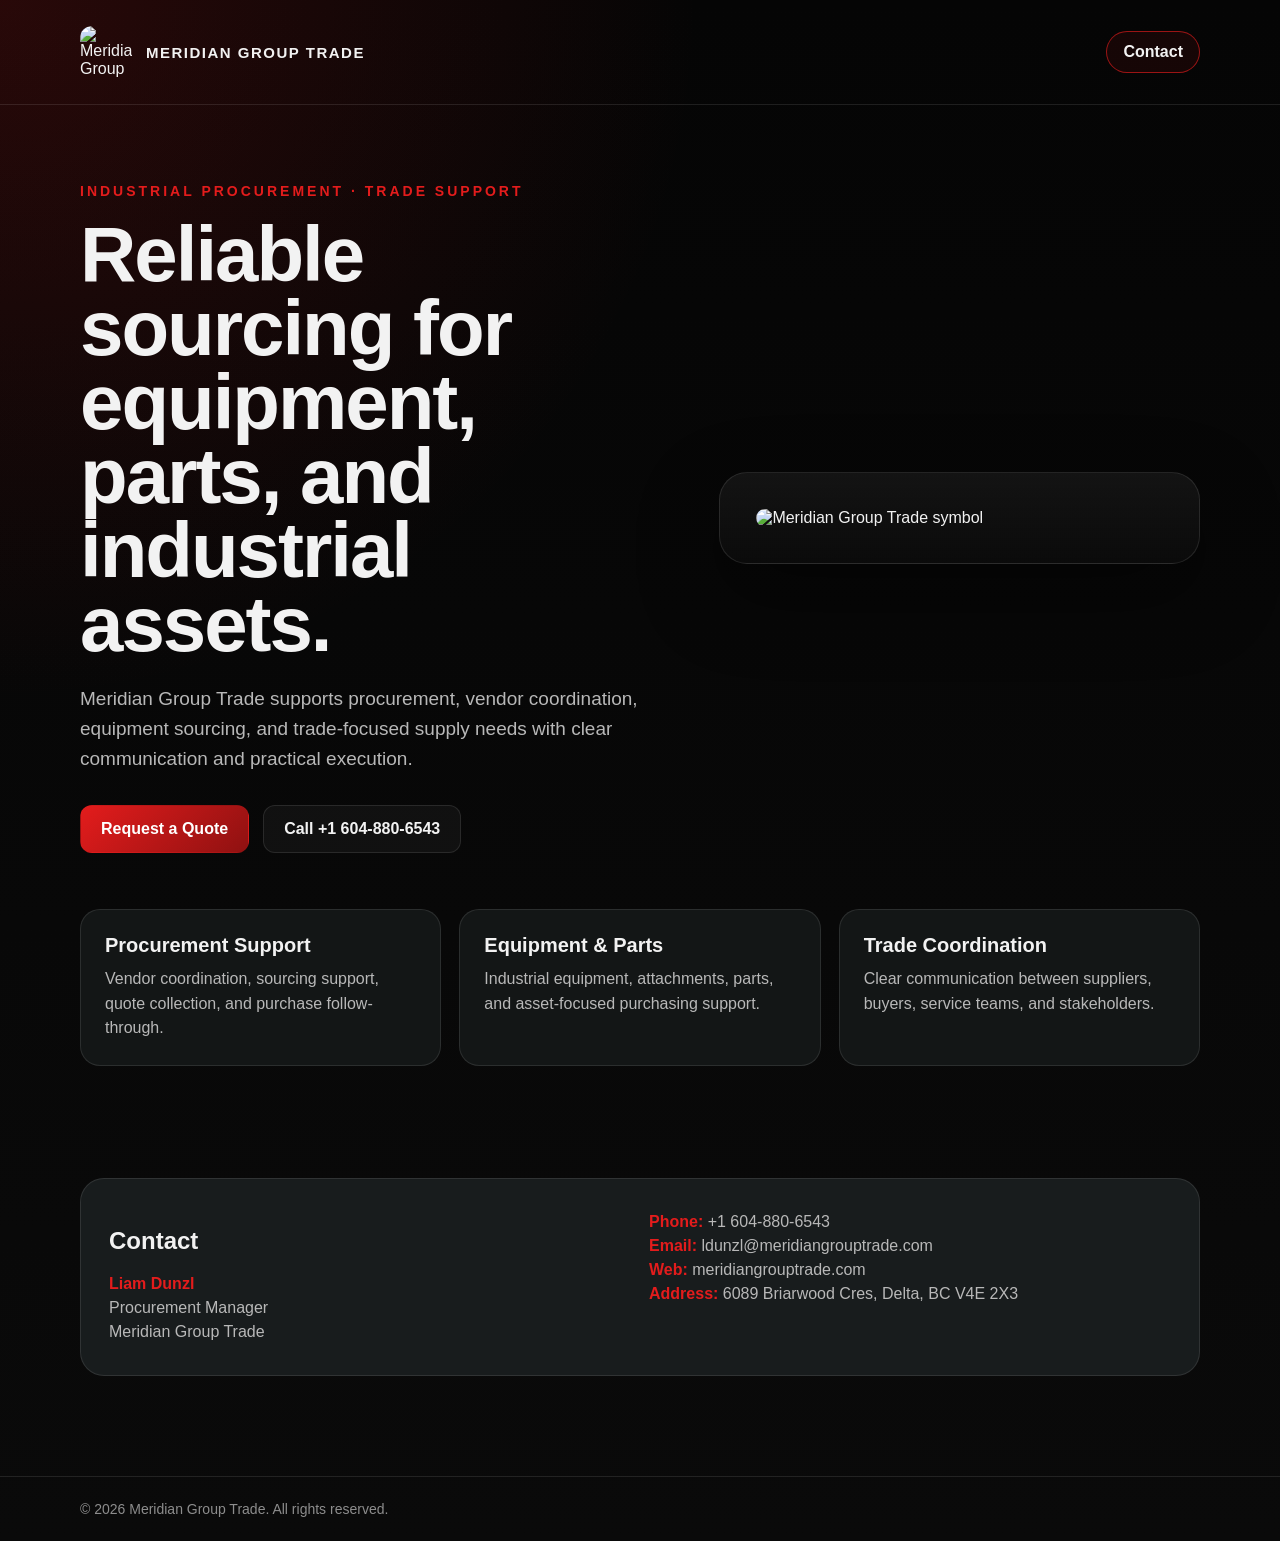
==== index.html @ 7069a47a "Add files via upload" ====
<!doctype html>
<html lang="en">
<head>
  <meta charset="utf-8" />
  <meta name="viewport" content="width=device-width, initial-scale=1" />
  <title>Meridian Group Trade | Industrial Procurement</title>
  <meta name="description" content="Meridian Group Trade provides industrial procurement, equipment sourcing, vendor coordination, and trade support." />

  <style>
    :root {
      --bg: #0a0a0a;
      --panel: #131616;
      --panel-2: #181c1d;
      --text: #f2f2f2;
      --muted: #b8b8b8;
      --red: #e31c1c;
      --red-dark: #8f1111;
      --line: rgba(255,255,255,0.1);
    }

    * {
      box-sizing: border-box;
    }

    body {
      margin: 0;
      font-family: Arial, Helvetica, sans-serif;
      background:
        radial-gradient(circle at top left, rgba(227,28,28,0.16), transparent 35%),
        linear-gradient(180deg, #050505 0%, var(--bg) 100%);
      color: var(--text);
      min-height: 100vh;
    }

    .wrap {
      width: min(1120px, calc(100% - 40px));
      margin: 0 auto;
    }

    header {
      padding: 26px 0;
      border-bottom: 1px solid var(--line);
    }

    .nav {
      display: flex;
      align-items: center;
      justify-content: space-between;
      gap: 20px;
    }

    .brand {
      display: flex;
      align-items: center;
      gap: 14px;
      text-decoration: none;
      color: var(--text);
    }

    .brand img {
      width: 52px;
      height: 52px;
      border-radius: 12px;
    }

    .brand strong {
      letter-spacing: 1.5px;
      font-size: 15px;
    }

    .nav a.cta {
      color: var(--text);
      text-decoration: none;
      border: 1px solid rgba(227,28,28,0.65);
      padding: 11px 16px;
      border-radius: 999px;
      font-weight: 700;
      background: rgba(227,28,28,0.08);
    }

    main {
      padding: 78px 0 44px;
    }

    .hero {
      display: grid;
      grid-template-columns: 1.1fr 0.9fr;
      gap: 52px;
      align-items: center;
    }

    .kicker {
      color: var(--red);
      font-weight: 800;
      letter-spacing: 3px;
      text-transform: uppercase;
      font-size: 14px;
      margin-bottom: 18px;
    }

    h1 {
      font-size: clamp(42px, 7vw, 78px);
      line-height: 0.95;
      margin: 0 0 22px;
      letter-spacing: -2px;
    }

    .sub {
      color: var(--muted);
      font-size: 19px;
      line-height: 1.6;
      max-width: 680px;
      margin-bottom: 30px;
    }

    .actions {
      display: flex;
      gap: 14px;
      flex-wrap: wrap;
    }

    .btn {
      display: inline-flex;
      align-items: center;
      justify-content: center;
      padding: 14px 20px;
      border-radius: 12px;
      text-decoration: none;
      font-weight: 800;
      border: 1px solid var(--line);
    }

    .btn.primary {
      background: linear-gradient(135deg, var(--red), var(--red-dark));
      color: white;
      border-color: transparent;
    }

    .btn.secondary {
      color: var(--text);
      background: rgba(255,255,255,0.04);
    }

    .logo-card {
      background: linear-gradient(180deg, rgba(255,255,255,0.055), rgba(255,255,255,0.02));
      border: 1px solid var(--line);
      border-radius: 28px;
      padding: 36px;
      box-shadow: 0 30px 80px rgba(0,0,0,0.45);
    }

    .logo-card img {
      width: 100%;
      display: block;
      border-radius: 24px;
    }

    .section {
      padding: 56px 0;
    }

    .cards {
      display: grid;
      grid-template-columns: repeat(3, 1fr);
      gap: 18px;
    }

    .card {
      background: var(--panel);
      border: 1px solid var(--line);
      border-radius: 20px;
      padding: 24px;
    }

    .card h3 {
      margin: 0 0 10px;
      font-size: 20px;
    }

    .card p {
      margin: 0;
      color: var(--muted);
      line-height: 1.55;
    }

    .contact {
      background: var(--panel-2);
      border: 1px solid var(--line);
      border-radius: 24px;
      padding: 28px;
      display: grid;
      grid-template-columns: 1fr 1fr;
      gap: 18px;
    }

    .contact p {
      margin: 6px 0;
      color: var(--muted);
    }

    .contact strong {
      color: var(--red);
    }

    footer {
      border-top: 1px solid var(--line);
      padding: 24px 0;
      color: #8d8d8d;
      font-size: 14px;
    }

    @media (max-width: 820px) {
      .hero,
      .contact {
        grid-template-columns: 1fr;
      }

      .cards {
        grid-template-columns: 1fr;
      }

      main {
        padding-top: 44px;
      }

      .nav {
        align-items: flex-start;
      }
    }
  </style>
</head>

<body>
  <header>
    <div class="wrap nav">
      <a class="brand" href="/">
        <img src="assets/logo.png" alt="Meridian Group Trade logo">
        <strong>MERIDIAN GROUP TRADE</strong>
      </a>
      <a class="cta" href="mailto:ldunzl@meridiangrouptrade.com">Contact</a>
    </div>
  </header>

  <main>
    <section class="wrap hero">
      <div>
        <div class="kicker">Industrial Procurement · Trade Support</div>
        <h1>Reliable sourcing for equipment, parts, and industrial assets.</h1>
        <p class="sub">
          Meridian Group Trade supports procurement, vendor coordination, equipment sourcing,
          and trade-focused supply needs with clear communication and practical execution.
        </p>

        <div class="actions">
          <a class="btn primary" href="mailto:ldunzl@meridiangrouptrade.com">Request a Quote</a>
          <a class="btn secondary" href="tel:+16048806543">Call +1 604-880-6543</a>
        </div>
      </div>

      <div class="logo-card">
        <img src="assets/logo.png" alt="Meridian Group Trade symbol">
      </div>
    </section>

    <section class="wrap section">
      <div class="cards">
        <div class="card">
          <h3>Procurement Support</h3>
          <p>Vendor coordination, sourcing support, quote collection, and purchase follow-through.</p>
        </div>

        <div class="card">
          <h3>Equipment & Parts</h3>
          <p>Industrial equipment, attachments, parts, and asset-focused purchasing support.</p>
        </div>

        <div class="card">
          <h3>Trade Coordination</h3>
          <p>Clear communication between suppliers, buyers, service teams, and stakeholders.</p>
        </div>
      </div>
    </section>

    <section class="wrap section">
      <div class="contact">
        <div>
          <h2>Contact</h2>
          <p><strong>Liam Dunzl</strong></p>
          <p>Procurement Manager</p>
          <p>Meridian Group Trade</p>
        </div>

        <div>
          <p><strong>Phone:</strong> +1 604-880-6543</p>
          <p><strong>Email:</strong> ldunzl@meridiangrouptrade.com</p>
          <p><strong>Web:</strong> meridiangrouptrade.com</p>
          <p><strong>Address:</strong> 6089 Briarwood Cres, Delta, BC V4E 2X3</p>
        </div>
      </div>
    </section>
  </main>

  <footer>
    <div class="wrap">
      © 2026 Meridian Group Trade. All rights reserved.
    </div>
  </footer>
</body>
</html>
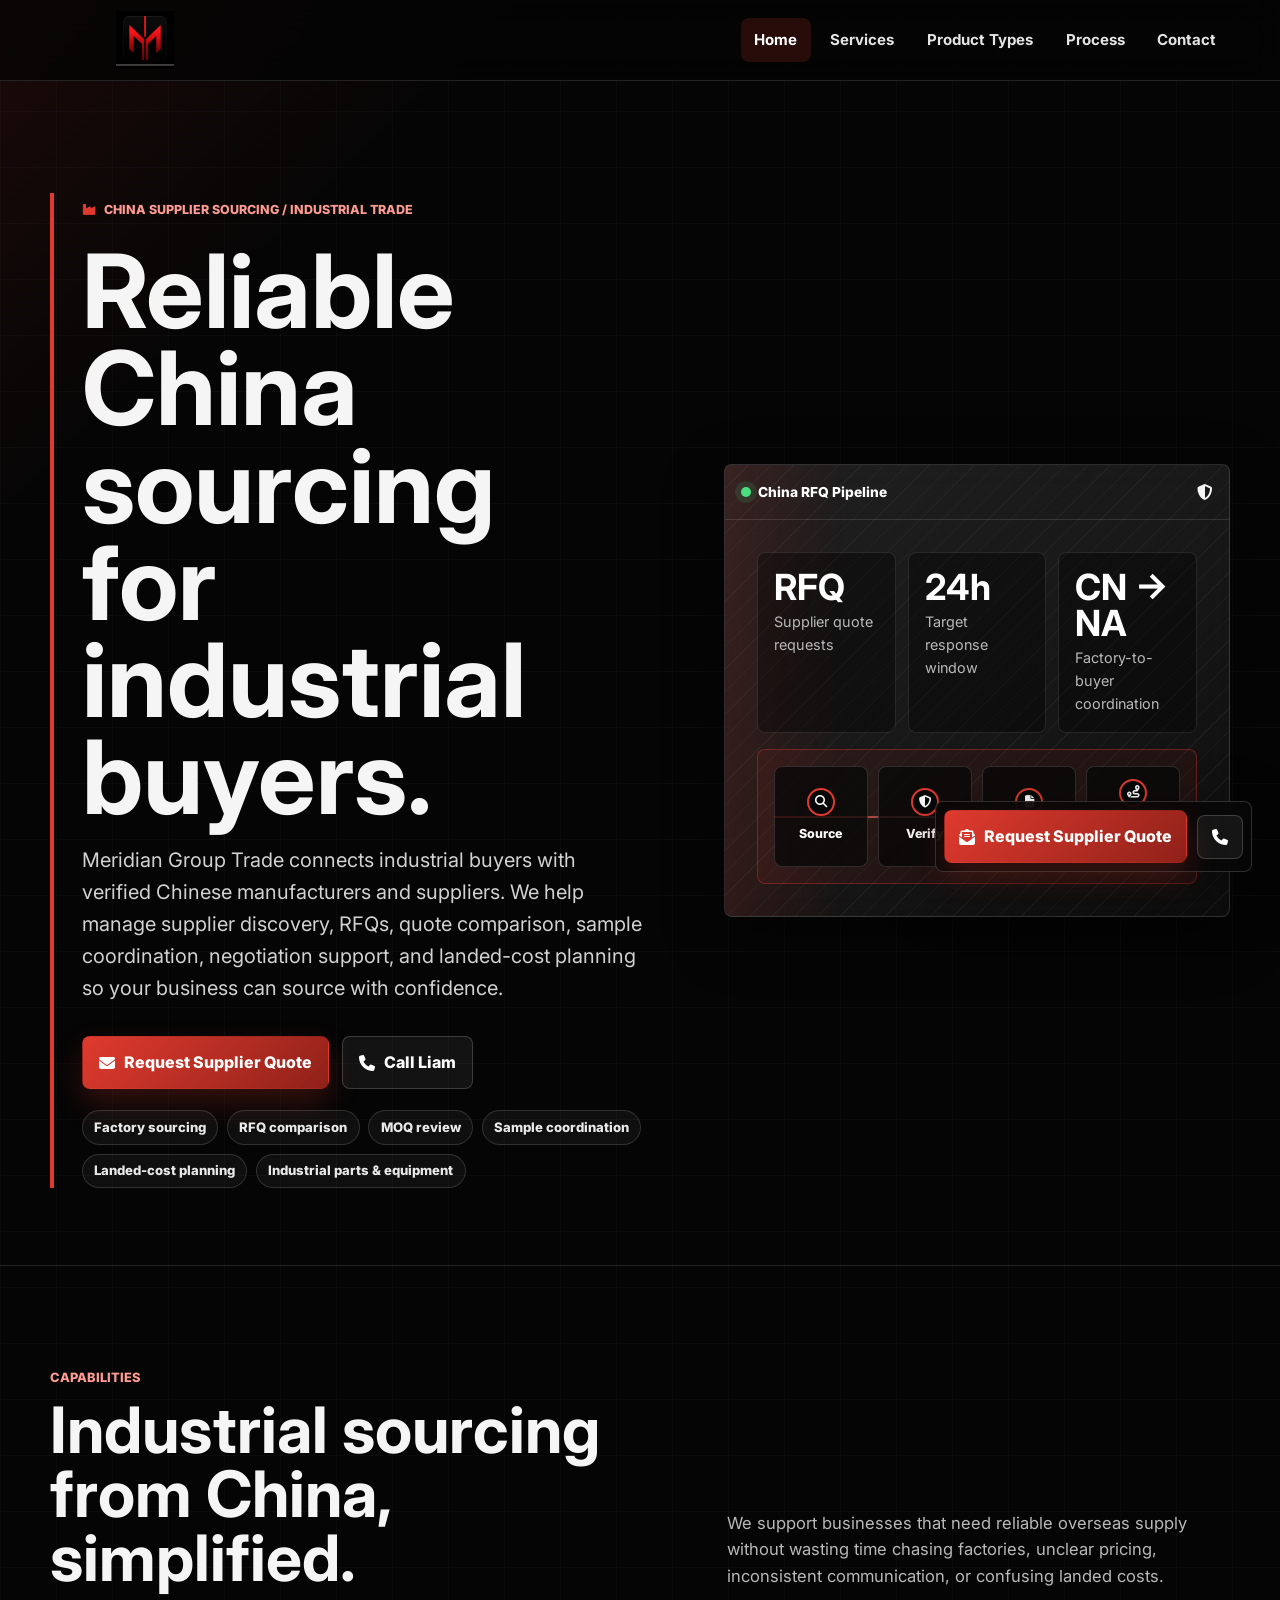
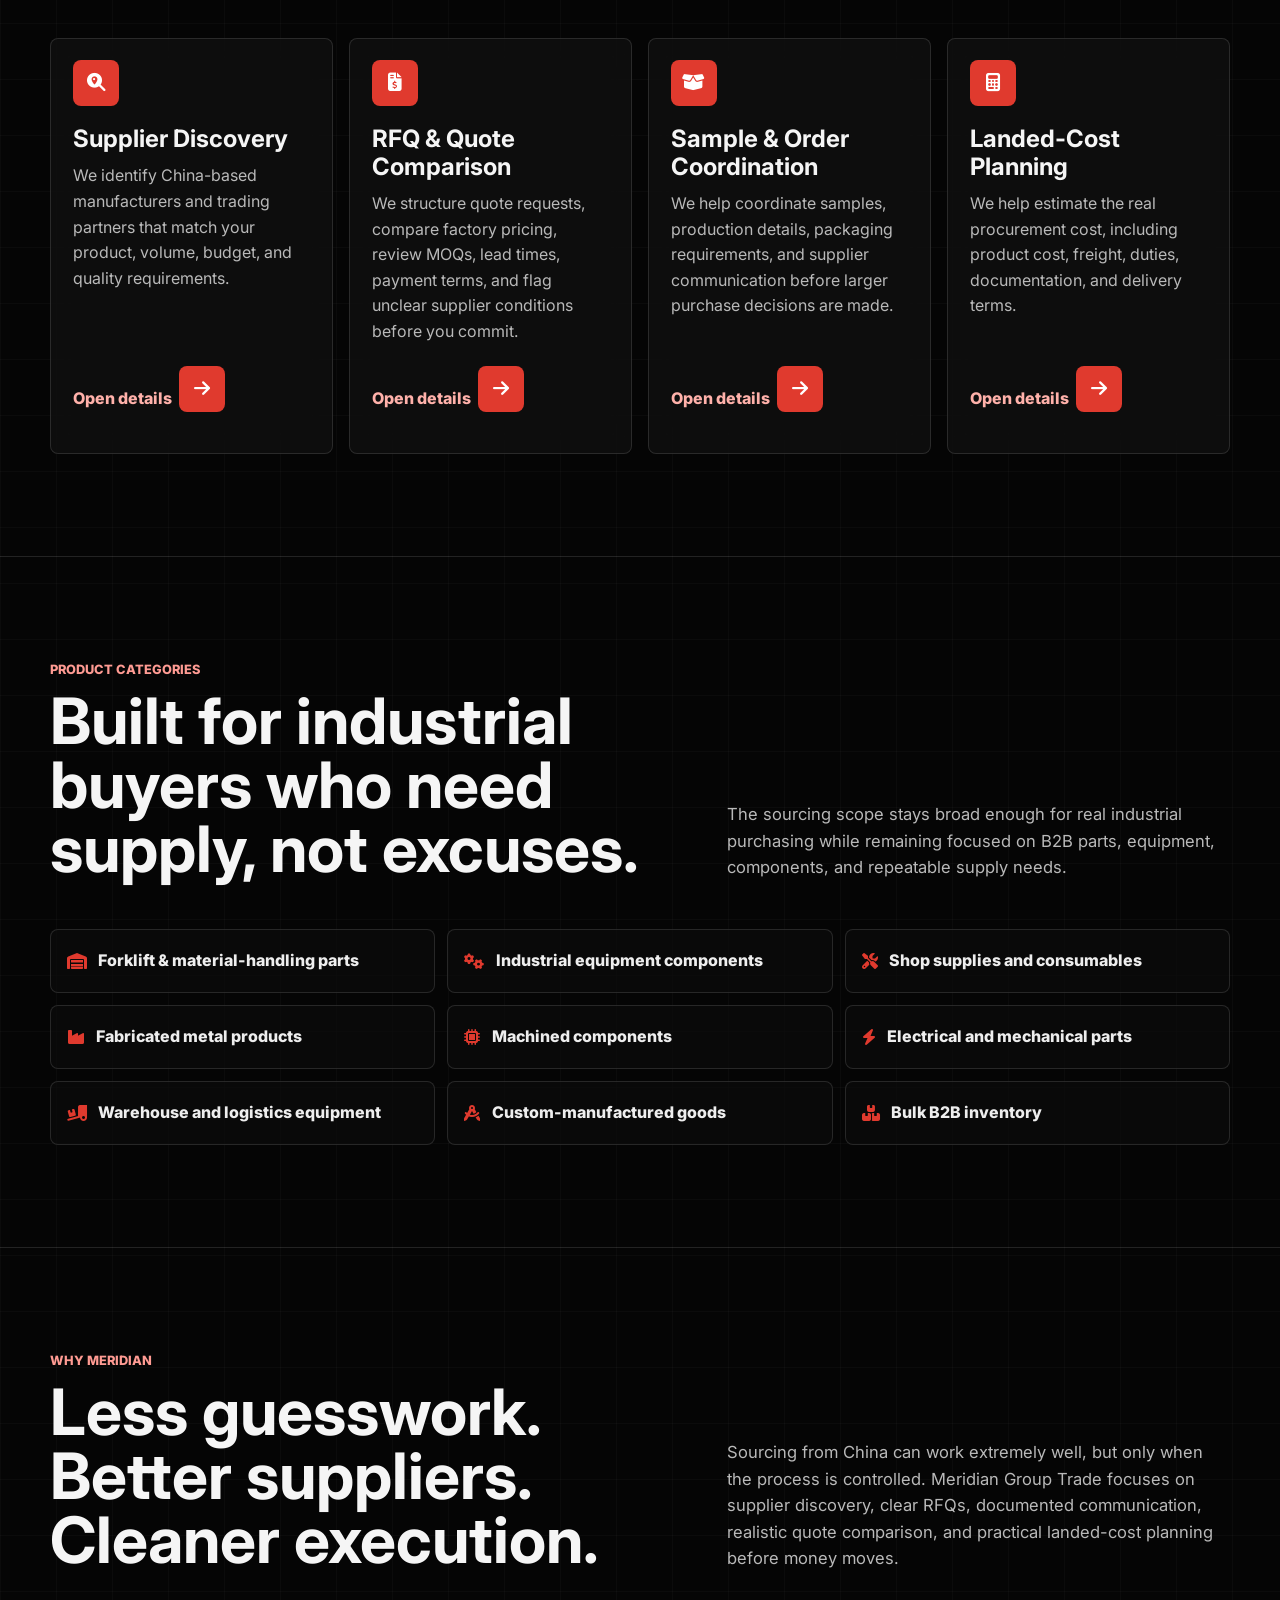
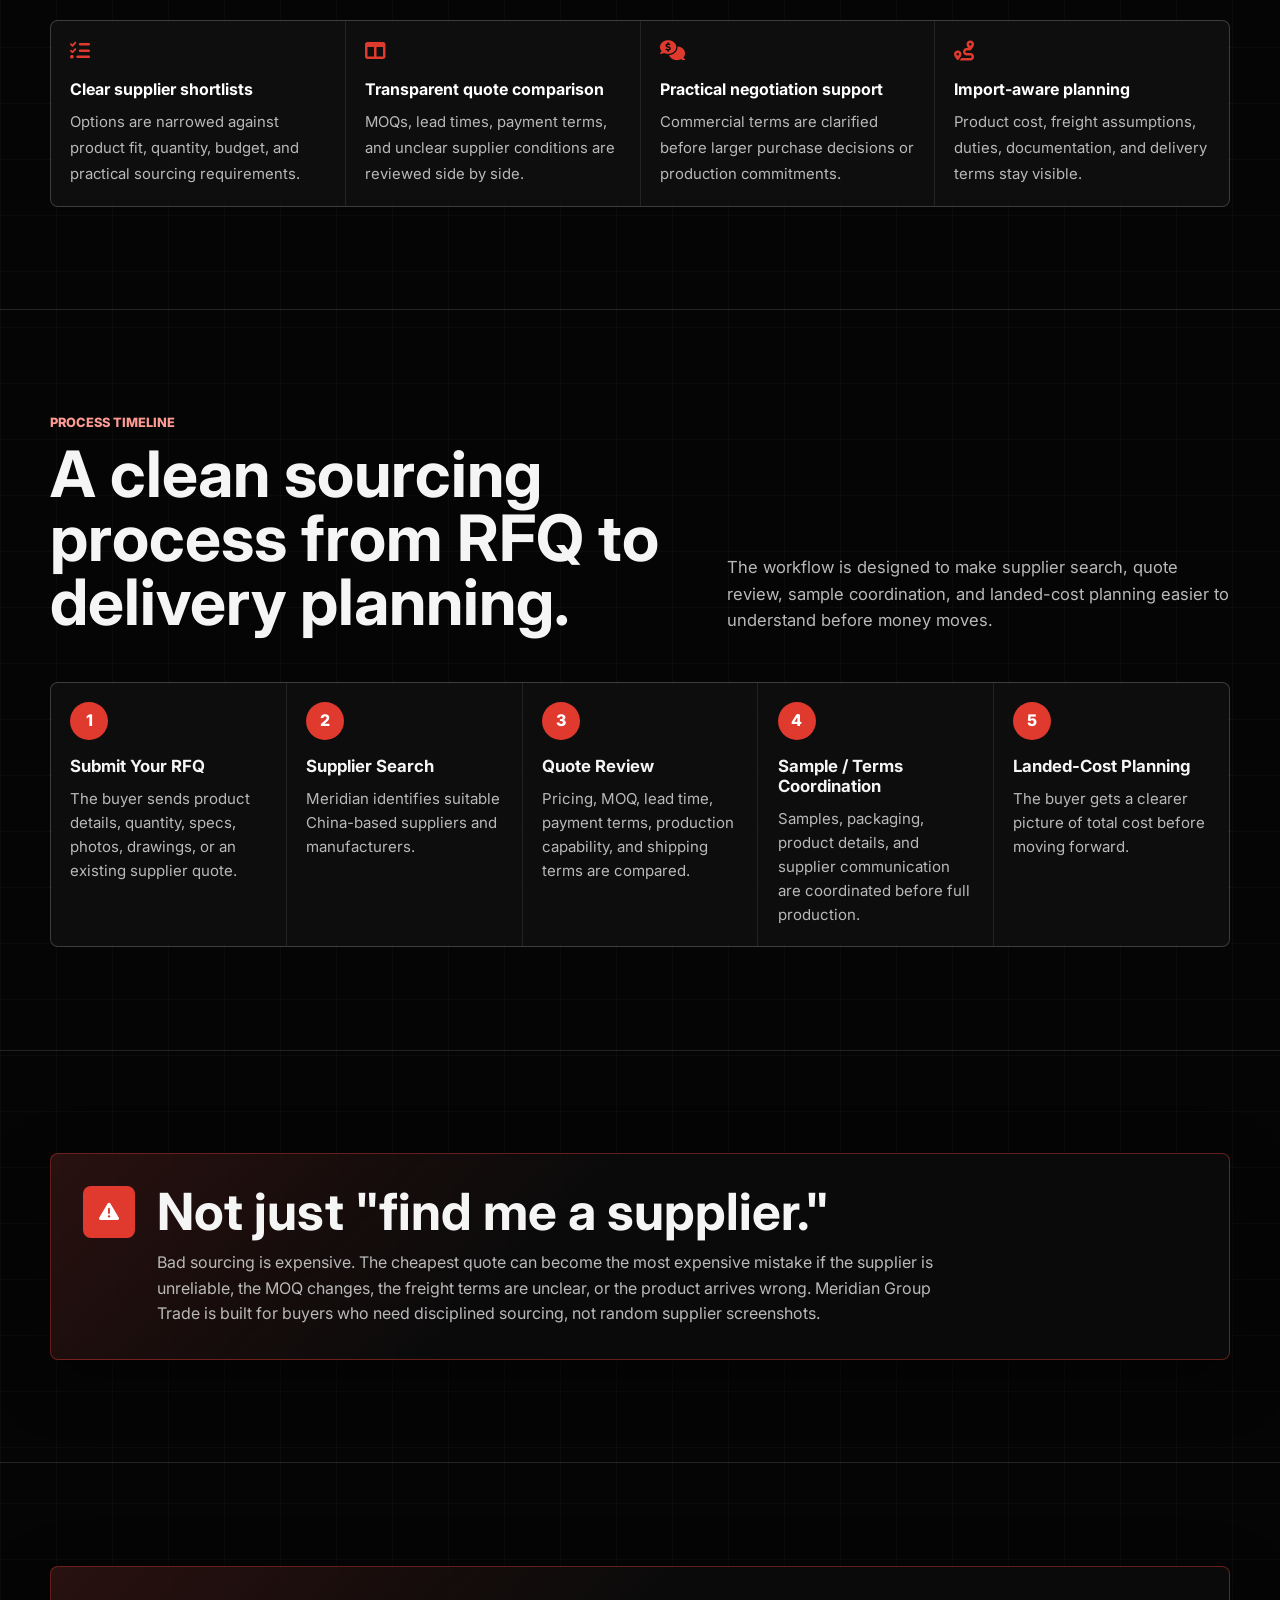
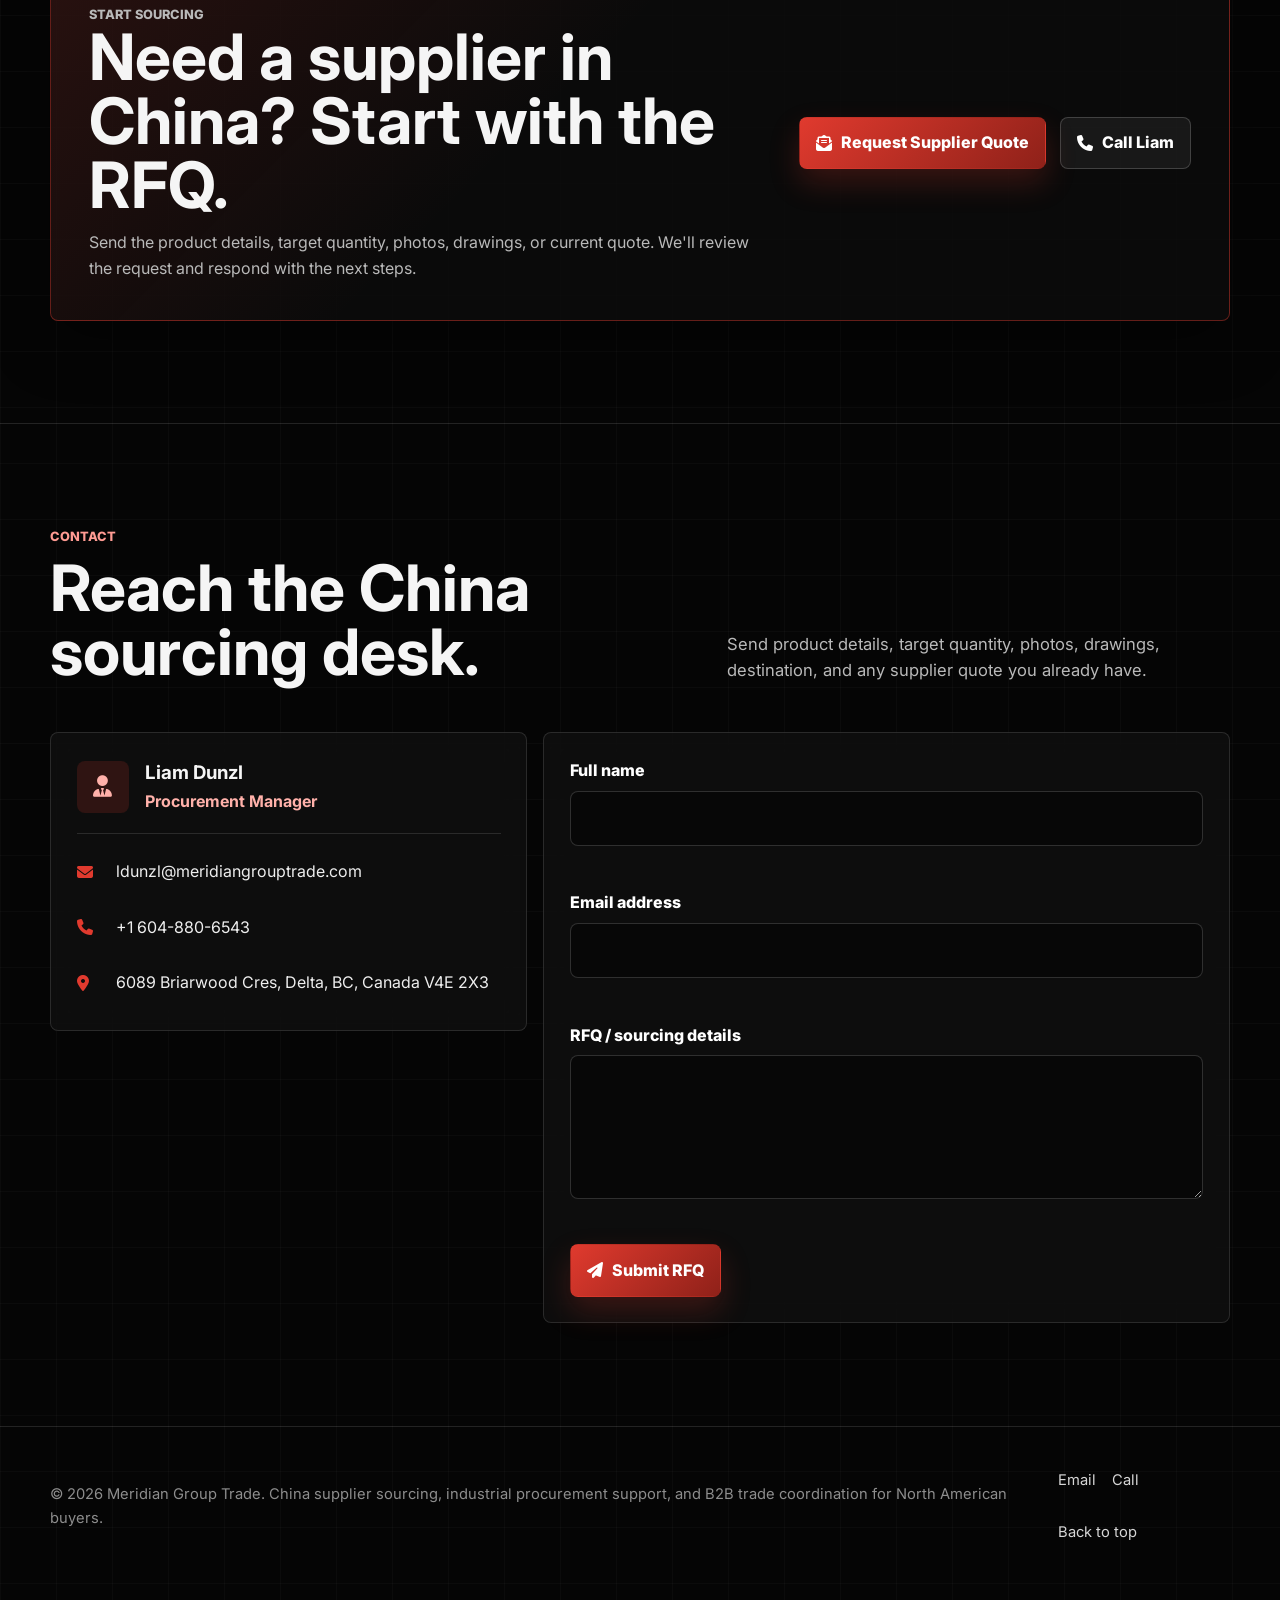
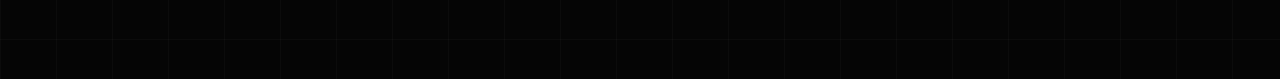
==== commit 57f05cbb: "Add files via upload" ====
--- a/index.html
+++ b/index.html
@@ -1,309 +1,1881 @@
-<!doctype html>
-<html lang="en">
-<head>
-  <meta charset="utf-8" />
-  <meta name="viewport" content="width=device-width, initial-scale=1" />
-  <title>Meridian Group Trade | Industrial Procurement</title>
-  <meta name="description" content="Meridian Group Trade provides industrial procurement, equipment sourcing, vendor coordination, and trade support." />
-
-  <style>
-    :root {
-      --bg: #0a0a0a;
-      --panel: #131616;
-      --panel-2: #181c1d;
-      --text: #f2f2f2;
-      --muted: #b8b8b8;
-      --red: #e31c1c;
-      --red-dark: #8f1111;
-      --line: rgba(255,255,255,0.1);
-    }
-
-    * {
-      box-sizing: border-box;
-    }
-
-    body {
-      margin: 0;
-      font-family: Arial, Helvetica, sans-serif;
-      background:
-        radial-gradient(circle at top left, rgba(227,28,28,0.16), transparent 35%),
-        linear-gradient(180deg, #050505 0%, var(--bg) 100%);
-      color: var(--text);
-      min-height: 100vh;
-    }
-
-    .wrap {
-      width: min(1120px, calc(100% - 40px));
-      margin: 0 auto;
-    }
-
-    header {
-      padding: 26px 0;
-      border-bottom: 1px solid var(--line);
-    }
-
-    .nav {
-      display: flex;
-      align-items: center;
-      justify-content: space-between;
-      gap: 20px;
-    }
-
-    .brand {
-      display: flex;
-      align-items: center;
-      gap: 14px;
-      text-decoration: none;
-      color: var(--text);
-    }
-
-    .brand img {
-      width: 52px;
-      height: 52px;
-      border-radius: 12px;
-    }
-
-    .brand strong {
-      letter-spacing: 1.5px;
-      font-size: 15px;
-    }
-
-    .nav a.cta {
-      color: var(--text);
-      text-decoration: none;
-      border: 1px solid rgba(227,28,28,0.65);
-      padding: 11px 16px;
-      border-radius: 999px;
-      font-weight: 700;
-      background: rgba(227,28,28,0.08);
-    }
-
-    main {
-      padding: 78px 0 44px;
-    }
-
-    .hero {
-      display: grid;
-      grid-template-columns: 1.1fr 0.9fr;
-      gap: 52px;
-      align-items: center;
-    }
-
-    .kicker {
-      color: var(--red);
-      font-weight: 800;
-      letter-spacing: 3px;
-      text-transform: uppercase;
-      font-size: 14px;
-      margin-bottom: 18px;
-    }
-
-    h1 {
-      font-size: clamp(42px, 7vw, 78px);
-      line-height: 0.95;
-      margin: 0 0 22px;
-      letter-spacing: -2px;
-    }
-
-    .sub {
-      color: var(--muted);
-      font-size: 19px;
-      line-height: 1.6;
-      max-width: 680px;
-      margin-bottom: 30px;
-    }
-
-    .actions {
-      display: flex;
-      gap: 14px;
-      flex-wrap: wrap;
-    }
-
-    .btn {
-      display: inline-flex;
-      align-items: center;
-      justify-content: center;
-      padding: 14px 20px;
-      border-radius: 12px;
-      text-decoration: none;
-      font-weight: 800;
-      border: 1px solid var(--line);
-    }
-
-    .btn.primary {
-      background: linear-gradient(135deg, var(--red), var(--red-dark));
-      color: white;
-      border-color: transparent;
-    }
-
-    .btn.secondary {
-      color: var(--text);
-      background: rgba(255,255,255,0.04);
-    }
-
-    .logo-card {
-      background: linear-gradient(180deg, rgba(255,255,255,0.055), rgba(255,255,255,0.02));
-      border: 1px solid var(--line);
-      border-radius: 28px;
-      padding: 36px;
-      box-shadow: 0 30px 80px rgba(0,0,0,0.45);
-    }
-
-    .logo-card img {
-      width: 100%;
-      display: block;
-      border-radius: 24px;
-    }
-
-    .section {
-      padding: 56px 0;
-    }
-
-    .cards {
-      display: grid;
-      grid-template-columns: repeat(3, 1fr);
-      gap: 18px;
-    }
-
-    .card {
-      background: var(--panel);
-      border: 1px solid var(--line);
-      border-radius: 20px;
-      padding: 24px;
-    }
-
-    .card h3 {
-      margin: 0 0 10px;
-      font-size: 20px;
-    }
-
-    .card p {
-      margin: 0;
-      color: var(--muted);
-      line-height: 1.55;
-    }
-
-    .contact {
-      background: var(--panel-2);
-      border: 1px solid var(--line);
-      border-radius: 24px;
-      padding: 28px;
-      display: grid;
-      grid-template-columns: 1fr 1fr;
-      gap: 18px;
-    }
-
-    .contact p {
-      margin: 6px 0;
-      color: var(--muted);
-    }
-
-    .contact strong {
-      color: var(--red);
-    }
-
-    footer {
-      border-top: 1px solid var(--line);
-      padding: 24px 0;
-      color: #8d8d8d;
-      font-size: 14px;
-    }
-
-    @media (max-width: 820px) {
-      .hero,
-      .contact {
-        grid-template-columns: 1fr;
-      }
-
-      .cards {
-        grid-template-columns: 1fr;
-      }
-
-      main {
-        padding-top: 44px;
-      }
-
-      .nav {
-        align-items: flex-start;
-      }
-    }
-  </style>
-</head>
-
-<body>
-  <header>
-    <div class="wrap nav">
-      <a class="brand" href="/">
-        <img src="assets/logo.png" alt="Meridian Group Trade logo">
-        <strong>MERIDIAN GROUP TRADE</strong>
-      </a>
-      <a class="cta" href="mailto:ldunzl@meridiangrouptrade.com">Contact</a>
-    </div>
-  </header>
-
-  <main>
-    <section class="wrap hero">
-      <div>
-        <div class="kicker">Industrial Procurement · Trade Support</div>
-        <h1>Reliable sourcing for equipment, parts, and industrial assets.</h1>
-        <p class="sub">
-          Meridian Group Trade supports procurement, vendor coordination, equipment sourcing,
-          and trade-focused supply needs with clear communication and practical execution.
-        </p>
-
-        <div class="actions">
-          <a class="btn primary" href="mailto:ldunzl@meridiangrouptrade.com">Request a Quote</a>
-          <a class="btn secondary" href="tel:+16048806543">Call +1 604-880-6543</a>
-        </div>
-      </div>
-
-      <div class="logo-card">
-        <img src="assets/logo.png" alt="Meridian Group Trade symbol">
-      </div>
-    </section>
-
-    <section class="wrap section">
-      <div class="cards">
-        <div class="card">
-          <h3>Procurement Support</h3>
-          <p>Vendor coordination, sourcing support, quote collection, and purchase follow-through.</p>
-        </div>
-
-        <div class="card">
-          <h3>Equipment & Parts</h3>
-          <p>Industrial equipment, attachments, parts, and asset-focused purchasing support.</p>
-        </div>
-
-        <div class="card">
-          <h3>Trade Coordination</h3>
-          <p>Clear communication between suppliers, buyers, service teams, and stakeholders.</p>
-        </div>
-      </div>
-    </section>
-
-    <section class="wrap section">
-      <div class="contact">
-        <div>
-          <h2>Contact</h2>
-          <p><strong>Liam Dunzl</strong></p>
-          <p>Procurement Manager</p>
-          <p>Meridian Group Trade</p>
-        </div>
-
-        <div>
-          <p><strong>Phone:</strong> +1 604-880-6543</p>
-          <p><strong>Email:</strong> ldunzl@meridiangrouptrade.com</p>
-          <p><strong>Web:</strong> meridiangrouptrade.com</p>
-          <p><strong>Address:</strong> 6089 Briarwood Cres, Delta, BC V4E 2X3</p>
-        </div>
-      </div>
-    </section>
-  </main>
-
-  <footer>
-    <div class="wrap">
-      © 2026 Meridian Group Trade. All rights reserved.
-    </div>
-  </footer>
-</body>
-</html>+<!DOCTYPE html>
+<html lang="en">
+<head>
+    <meta charset="UTF-8">
+    <meta name="viewport" content="width=device-width, initial-scale=1, viewport-fit=cover">
+    <title>Meridian Group Trade | China Supplier Sourcing for Industrial Buyers</title>
+    <meta name="description" content="Meridian Group Trade helps North American industrial buyers source from China with supplier discovery, RFQs, quote comparison, sample coordination, and landed-cost planning.">
+    <link rel="canonical" href="https://www.meridiangrouptrade.com/">
+
+    <meta property="og:title" content="Meridian Group Trade | China Supplier Sourcing for Industrial Buyers">
+    <meta property="og:description" content="China supplier sourcing, RFQ support, quote comparison, sample coordination, and landed-cost planning for industrial buyers.">
+    <meta property="og:type" content="website">
+    <meta property="og:url" content="https://www.meridiangrouptrade.com/">
+    <meta property="og:image" content="https://www.meridiangrouptrade.com/logo.png">
+    <meta name="twitter:card" content="summary_large_image">
+    <meta name="twitter:title" content="Meridian Group Trade | China Supplier Sourcing for Industrial Buyers">
+    <meta name="twitter:description" content="China supplier sourcing, RFQ support, quote comparison, sample coordination, and landed-cost planning for industrial buyers.">
+    <meta name="twitter:image" content="https://www.meridiangrouptrade.com/logo.png">
+    <meta name="theme-color" content="#050505">
+
+    <link rel="preconnect" href="https://fonts.googleapis.com">
+    <link rel="preconnect" href="https://fonts.gstatic.com" crossorigin>
+    <link rel="preload" as="style" href="https://fonts.googleapis.com/css2?family=Inter:wght@400;500;600;700;800&display=swap" onload="this.onload=null;this.rel='stylesheet'">
+    <link rel="preload" as="style" href="https://cdnjs.cloudflare.com/ajax/libs/font-awesome/6.5.2/css/all.min.css" onload="this.onload=null;this.rel='stylesheet'">
+    <noscript>
+        <link rel="stylesheet" href="https://fonts.googleapis.com/css2?family=Inter:wght@400;500;600;700;800&display=swap">
+        <link rel="stylesheet" href="https://cdnjs.cloudflare.com/ajax/libs/font-awesome/6.5.2/css/all.min.css">
+    </noscript>
+
+    <script type="application/ld+json">
+    {
+        "@context": "https://schema.org",
+        "@type": "Organization",
+        "name": "Meridian Group Trade",
+        "url": "https://www.meridiangrouptrade.com/",
+        "logo": "https://www.meridiangrouptrade.com/logo.png",
+        "description": "China supplier sourcing, industrial procurement support, and B2B trade coordination for North American buyers.",
+        "address": {
+            "@type": "PostalAddress",
+            "streetAddress": "6089 Briarwood Cres",
+            "addressLocality": "Delta",
+            "addressRegion": "BC",
+            "postalCode": "V4E 2X3",
+            "addressCountry": "CA"
+        },
+        "contactPoint": {
+            "@type": "ContactPoint",
+            "name": "Liam Dunzl",
+            "jobTitle": "Procurement Manager",
+            "email": "ldunzl@meridiangrouptrade.com",
+            "telephone": "+1-604-880-6543",
+            "contactType": "procurement"
+        }
+    }
+    </script>
+
+    <style>
+        :root {
+            --bg: #050505;
+            --bg-2: #0a0a0a;
+            --panel: rgba(17, 17, 17, 0.82);
+            --panel-strong: #111111;
+            --text: #f5f5f5;
+            --muted: #b9b9b9;
+            --soft: #8d8d8d;
+            --line: rgba(255, 255, 255, 0.12);
+            --accent: #e03a2e;
+            --accent-2: #c03b2a;
+            --accent-dark: #8f2119;
+            --focus: #ff7a70;
+            --shadow: 0 18px 60px rgba(0, 0, 0, 0.42);
+            --radius: 8px;
+            --max: 1180px;
+        }
+
+        * {
+            box-sizing: border-box;
+        }
+
+        html {
+            scroll-behavior: smooth;
+        }
+
+        body {
+            min-width: 320px;
+            margin: 0;
+            padding-bottom: 5.75rem;
+            color: var(--text);
+            background:
+                linear-gradient(135deg, rgba(224, 58, 46, 0.10), transparent 24rem),
+                linear-gradient(90deg, rgba(255,255,255,0.025) 1px, transparent 1px),
+                linear-gradient(0deg, rgba(255,255,255,0.022) 1px, transparent 1px),
+                var(--bg);
+            background-size: auto, 56px 56px, 56px 56px, auto;
+            font-family: Inter, ui-sans-serif, system-ui, -apple-system, BlinkMacSystemFont, "Segoe UI", sans-serif;
+            line-height: 1.6;
+            overflow-x: hidden;
+        }
+
+        body.menu-open,
+        body.modal-open {
+            overflow: hidden;
+        }
+
+        img {
+            max-width: 100%;
+            height: auto;
+        }
+
+        a {
+            color: inherit;
+        }
+
+        button,
+        input,
+        textarea {
+            font: inherit;
+        }
+
+        button {
+            cursor: pointer;
+        }
+
+        .skip-link {
+            position: fixed;
+            top: 0.75rem;
+            left: 0.75rem;
+            z-index: 2000;
+            transform: translateY(-160%);
+            padding: 0.8rem 1rem;
+            color: #ffffff;
+            background: var(--accent);
+            border-radius: var(--radius);
+            text-decoration: none;
+            font-weight: 800;
+            transition: transform 0.2s ease;
+        }
+
+        .skip-link:focus {
+            transform: translateY(0);
+        }
+
+        :focus-visible {
+            outline: 3px solid var(--focus);
+            outline-offset: 4px;
+        }
+
+        .page-shell {
+            position: relative;
+            min-height: 100vh;
+        }
+
+        .container {
+            width: min(100% - 2rem, var(--max));
+            margin-inline: auto;
+        }
+
+        .site-header {
+            position: sticky;
+            top: 0;
+            z-index: 100;
+            border-bottom: 1px solid var(--line);
+            background: rgba(5, 5, 5, 0.78);
+            backdrop-filter: blur(18px);
+            transition: box-shadow 0.2s ease, background 0.2s ease;
+        }
+
+        .site-header.is-scrolled {
+            background: rgba(5, 5, 5, 0.94);
+            box-shadow: 0 12px 36px rgba(0, 0, 0, 0.35);
+        }
+
+        .nav {
+            display: flex;
+            align-items: center;
+            justify-content: space-between;
+            min-height: 80px;
+            gap: 1rem;
+        }
+
+        .brand {
+            display: inline-flex;
+            align-items: center;
+            gap: 0.85rem;
+            min-height: 44px;
+            text-decoration: none;
+        }
+
+        .brand img {
+            width: clamp(132px, 20vw, 190px);
+            max-height: 58px;
+            object-fit: contain;
+        }
+
+        .brand-fallback {
+            display: none;
+            font-weight: 800;
+            letter-spacing: 0;
+        }
+
+        .nav-toggle {
+            display: none;
+            width: 46px;
+            height: 46px;
+            align-items: center;
+            justify-content: center;
+            color: var(--text);
+            background: rgba(255, 255, 255, 0.06);
+            border: 1px solid var(--line);
+            border-radius: var(--radius);
+        }
+
+        .nav-links {
+            display: flex;
+            align-items: center;
+            gap: 0.35rem;
+            margin: 0;
+            padding: 0;
+            list-style: none;
+        }
+
+        .nav-links a {
+            display: inline-flex;
+            align-items: center;
+            min-height: 44px;
+            padding: 0.65rem 0.85rem;
+            border-radius: var(--radius);
+            color: #e5e5e5;
+            text-decoration: none;
+            font-size: 0.94rem;
+            font-weight: 700;
+            transition: color 0.2s ease, background 0.2s ease;
+        }
+
+        .nav-links a:hover,
+        .nav-links a.is-active {
+            color: #ffffff;
+            background: rgba(224, 58, 46, 0.16);
+        }
+
+        .hero {
+            position: relative;
+            display: grid;
+            align-items: center;
+            min-height: calc(100svh - 80px);
+            padding: clamp(4rem, 9vw, 7rem) 0 clamp(3rem, 6vw, 5rem);
+            border-bottom: 1px solid var(--line);
+        }
+
+        .hero-inner {
+            display: grid;
+            grid-template-columns: minmax(0, 1.08fr) minmax(280px, 0.92fr);
+            gap: clamp(2rem, 7vw, 5rem);
+            align-items: center;
+        }
+
+        .hero-copy {
+            border-left: 4px solid var(--accent);
+            padding-left: clamp(1rem, 2.6vw, 1.75rem);
+        }
+
+        .eyebrow {
+            display: inline-flex;
+            align-items: center;
+            gap: 0.5rem;
+            min-height: 34px;
+            margin: 0 0 1rem;
+            color: #ff9b93;
+            font-size: 0.78rem;
+            font-weight: 800;
+            text-transform: uppercase;
+        }
+
+        .eyebrow i {
+            color: var(--accent);
+        }
+
+        h1,
+        h2,
+        h3,
+        p {
+            margin-top: 0;
+        }
+
+        h1 {
+            max-width: 14ch;
+            margin-bottom: 1.1rem;
+            font-size: clamp(3rem, 8vw, 6.75rem);
+            line-height: 0.95;
+            letter-spacing: 0;
+        }
+
+        .hero-lede {
+            max-width: 62ch;
+            margin-bottom: 2rem;
+            color: #d2d2d2;
+            font-size: clamp(1rem, 1.6vw, 1.25rem);
+        }
+
+        .hero-actions,
+        .modal-actions,
+        .form-actions {
+            display: flex;
+            flex-wrap: wrap;
+            gap: 0.85rem;
+        }
+
+        .trust-chips {
+            display: flex;
+            flex-wrap: wrap;
+            gap: 0.55rem;
+            max-width: 680px;
+            margin: 1.35rem 0 0;
+            padding: 0;
+            list-style: none;
+        }
+
+        .trust-chips li {
+            display: inline-flex;
+            align-items: center;
+            min-height: 34px;
+            padding: 0.36rem 0.7rem;
+            border: 1px solid rgba(255, 255, 255, 0.14);
+            border-radius: 999px;
+            color: #e9e9e9;
+            background: rgba(255, 255, 255, 0.045);
+            font-size: 0.82rem;
+            font-weight: 800;
+            transition: border-color 0.2s ease, background 0.2s ease;
+        }
+
+        .trust-chips li:hover {
+            border-color: rgba(224, 58, 46, 0.72);
+            background: rgba(224, 58, 46, 0.12);
+        }
+
+        .btn {
+            display: inline-flex;
+            align-items: center;
+            justify-content: center;
+            gap: 0.55rem;
+            min-height: 46px;
+            padding: 0.78rem 1rem;
+            border: 1px solid transparent;
+            border-radius: var(--radius);
+            color: #ffffff;
+            text-decoration: none;
+            font-weight: 800;
+            transition: transform 0.2s ease, border-color 0.2s ease, background 0.2s ease, box-shadow 0.2s ease;
+        }
+
+        .btn:hover {
+            transform: translateY(-2px);
+        }
+
+        .btn-primary {
+            background: linear-gradient(135deg, var(--accent), var(--accent-dark));
+            box-shadow: 0 14px 30px rgba(224, 58, 46, 0.22);
+        }
+
+        .btn-primary:hover {
+            box-shadow: 0 18px 44px rgba(224, 58, 46, 0.30);
+        }
+
+        .btn-secondary {
+            background: rgba(255, 255, 255, 0.06);
+            border-color: rgba(255, 255, 255, 0.18);
+        }
+
+        .btn-secondary:hover {
+            border-color: rgba(224, 58, 46, 0.78);
+            background: rgba(224, 58, 46, 0.12);
+        }
+
+        .hero-panel {
+            position: relative;
+            overflow: hidden;
+            border: 1px solid var(--line);
+            border-radius: var(--radius);
+            background:
+                linear-gradient(145deg, rgba(255, 255, 255, 0.10), rgba(255, 255, 255, 0.025)),
+                rgba(10, 10, 10, 0.78);
+            backdrop-filter: blur(18px);
+            box-shadow: var(--shadow);
+        }
+
+        .hero-panel::before {
+            content: "";
+            position: absolute;
+            inset: 0;
+            background:
+                linear-gradient(90deg, rgba(224, 58, 46, 0.18), transparent 24%),
+                repeating-linear-gradient(135deg, rgba(255,255,255,0.06) 0 1px, transparent 1px 16px);
+            opacity: 0.72;
+            pointer-events: none;
+        }
+
+        .panel-top {
+            position: relative;
+            display: flex;
+            align-items: center;
+            justify-content: space-between;
+            gap: 1rem;
+            padding: 1rem;
+            border-bottom: 1px solid var(--line);
+        }
+
+        .status {
+            display: inline-flex;
+            align-items: center;
+            gap: 0.45rem;
+            color: #ffffff;
+            font-size: 0.86rem;
+            font-weight: 800;
+        }
+
+        .status-dot {
+            width: 0.64rem;
+            height: 0.64rem;
+            border-radius: 999px;
+            background: #4ade80;
+            box-shadow: 0 0 0 6px rgba(74, 222, 128, 0.12);
+        }
+
+        .panel-body {
+            position: relative;
+            padding: clamp(1.1rem, 3vw, 2rem);
+        }
+
+        .metric-grid {
+            display: grid;
+            grid-template-columns: repeat(3, minmax(0, 1fr));
+            gap: 0.75rem;
+            margin-bottom: 1rem;
+        }
+
+        .metric {
+            min-height: 116px;
+            padding: 1rem;
+            border: 1px solid rgba(255,255,255,0.10);
+            border-radius: var(--radius);
+            background: rgba(0, 0, 0, 0.34);
+        }
+
+        .metric strong {
+            display: block;
+            margin-bottom: 0.35rem;
+            color: #ffffff;
+            font-size: clamp(1.55rem, 4vw, 2.25rem);
+            line-height: 1;
+        }
+
+        .metric span {
+            display: block;
+            color: var(--muted);
+            font-size: 0.9rem;
+        }
+
+        .route-line {
+            position: relative;
+            display: grid;
+            grid-template-columns: repeat(4, minmax(0, 1fr));
+            gap: 0.65rem;
+            min-height: 124px;
+            padding: 1rem;
+            border: 1px solid rgba(224, 58, 46, 0.38);
+            border-radius: var(--radius);
+            background: rgba(224, 58, 46, 0.08);
+        }
+
+        .route-line::before {
+            content: "";
+            position: absolute;
+            top: 50%;
+            left: 1rem;
+            right: 1rem;
+            height: 2px;
+            background: linear-gradient(90deg, var(--accent), rgba(255,255,255,0.28), var(--accent));
+        }
+
+        .route-node {
+            position: relative;
+            z-index: 1;
+            display: grid;
+            justify-items: center;
+            align-content: center;
+            gap: 0.5rem;
+            min-height: 92px;
+            padding: 0.75rem 0.5rem;
+            border: 1px solid rgba(255, 255, 255, 0.14);
+            border-radius: var(--radius);
+            background: rgba(8, 8, 8, 0.78);
+            color: #ffffff;
+            font-size: 0.78rem;
+            text-align: center;
+            font-weight: 800;
+        }
+
+        .route-node i {
+            width: 28px;
+            height: 28px;
+            display: grid;
+            place-items: center;
+            border: 2px solid var(--accent);
+            border-radius: 50%;
+            color: #ffffff;
+            background: #080808;
+        }
+
+        .section {
+            padding: clamp(4rem, 8vw, 6.5rem) 0;
+            border-bottom: 1px solid var(--line);
+        }
+
+        .section-head {
+            display: grid;
+            grid-template-columns: minmax(0, 0.9fr) minmax(280px, 0.72fr);
+            gap: clamp(1rem, 5vw, 3rem);
+            align-items: end;
+            margin-bottom: clamp(1.8rem, 4vw, 3rem);
+        }
+
+        .section-kicker {
+            margin-bottom: 0.55rem;
+            color: #ff9b93;
+            font-size: 0.8rem;
+            font-weight: 800;
+            text-transform: uppercase;
+        }
+
+        .section h2 {
+            max-width: 15ch;
+            margin-bottom: 0;
+            font-size: clamp(2rem, 5vw, 4rem);
+            line-height: 1;
+            letter-spacing: 0;
+        }
+
+        .section-intro {
+            margin-bottom: 0;
+            color: var(--muted);
+            font-size: clamp(0.98rem, 1.3vw, 1.08rem);
+        }
+
+        .services-grid {
+            display: grid;
+            grid-template-columns: repeat(4, minmax(0, 1fr));
+            gap: 1rem;
+        }
+
+        .service-card {
+            display: flex;
+            flex-direction: column;
+            min-height: 100%;
+            padding: clamp(1.1rem, 2vw, 1.35rem);
+            border: 1px solid var(--line);
+            border-radius: var(--radius);
+            background: var(--panel);
+            color: inherit;
+            text-align: left;
+            backdrop-filter: blur(16px);
+            transition: transform 0.2s ease, border-color 0.2s ease, box-shadow 0.2s ease, background 0.2s ease;
+        }
+
+        .service-card:hover {
+            transform: translateY(-6px);
+            border-color: rgba(224, 58, 46, 0.68);
+            background: rgba(20, 20, 20, 0.92);
+            box-shadow: 0 22px 44px rgba(0, 0, 0, 0.30);
+        }
+
+        .service-card i {
+            width: 46px;
+            height: 46px;
+            display: grid;
+            place-items: center;
+            margin-bottom: 1.2rem;
+            border-radius: var(--radius);
+            color: #ffffff;
+            background: var(--accent);
+            font-size: 1.15rem;
+        }
+
+        .service-card h3 {
+            margin-bottom: 0.65rem;
+            font-size: clamp(1.18rem, 2vw, 1.5rem);
+            line-height: 1.15;
+        }
+
+        .service-card p {
+            flex: 1;
+            margin-bottom: 1.35rem;
+            color: var(--muted);
+        }
+
+        .card-action {
+            display: inline-flex;
+            align-items: center;
+            gap: 0.45rem;
+            min-height: 44px;
+            color: #ffb1aa;
+            font-weight: 800;
+        }
+
+        .proof-band {
+            display: grid;
+            grid-template-columns: repeat(4, minmax(0, 1fr));
+            gap: 1px;
+            overflow: hidden;
+            border: 1px solid var(--line);
+            border-radius: var(--radius);
+            background: var(--line);
+        }
+
+        .proof-item {
+            min-height: 142px;
+            padding: 1.2rem;
+            background: rgba(12, 12, 12, 0.88);
+        }
+
+        .proof-item i {
+            margin-bottom: 1rem;
+            color: var(--accent);
+            font-size: 1.25rem;
+        }
+
+        .proof-item strong {
+            display: block;
+            margin-bottom: 0.4rem;
+            color: #ffffff;
+        }
+
+        .proof-item span {
+            color: var(--muted);
+            font-size: 0.93rem;
+        }
+
+        .category-grid {
+            display: grid;
+            grid-template-columns: repeat(3, minmax(0, 1fr));
+            gap: 0.75rem;
+        }
+
+        .category-item {
+            display: flex;
+            align-items: center;
+            gap: 0.7rem;
+            min-height: 64px;
+            padding: 0.9rem 1rem;
+            border: 1px solid var(--line);
+            border-radius: var(--radius);
+            background: rgba(12, 12, 12, 0.82);
+            color: #eeeeee;
+            font-weight: 800;
+        }
+
+        .category-item i {
+            color: var(--accent);
+        }
+
+        .timeline {
+            display: grid;
+            grid-template-columns: repeat(5, minmax(0, 1fr));
+            gap: 1px;
+            overflow: hidden;
+            border: 1px solid var(--line);
+            border-radius: var(--radius);
+            background: var(--line);
+        }
+
+        .timeline-step {
+            position: relative;
+            min-height: 230px;
+            padding: 1.2rem;
+            background: rgba(12, 12, 12, 0.9);
+        }
+
+        .timeline-step::before {
+            content: attr(data-step);
+            display: grid;
+            place-items: center;
+            width: 38px;
+            height: 38px;
+            margin-bottom: 1rem;
+            border-radius: 50%;
+            color: #ffffff;
+            background: var(--accent);
+            font-weight: 800;
+        }
+
+        .timeline-step h3 {
+            margin-bottom: 0.65rem;
+            font-size: 1.05rem;
+            line-height: 1.2;
+        }
+
+        .timeline-step p {
+            margin-bottom: 0;
+            color: var(--muted);
+            font-size: 0.94rem;
+        }
+
+        .warning-panel,
+        .final-cta {
+            border: 1px solid rgba(224, 58, 46, 0.42);
+            border-radius: var(--radius);
+            background:
+                linear-gradient(135deg, rgba(224, 58, 46, 0.14), transparent 42%),
+                rgba(12, 12, 12, 0.88);
+            box-shadow: var(--shadow);
+        }
+
+        .warning-panel {
+            display: grid;
+            grid-template-columns: 58px minmax(0, 1fr);
+            gap: 1rem;
+            padding: clamp(1.2rem, 3vw, 2rem);
+        }
+
+        .warning-panel i {
+            display: grid;
+            place-items: center;
+            width: 52px;
+            height: 52px;
+            border-radius: var(--radius);
+            color: #ffffff;
+            background: var(--accent);
+            font-size: 1.25rem;
+        }
+
+        .warning-panel h2 {
+            max-width: none;
+            margin-bottom: 0.8rem;
+            font-size: clamp(1.8rem, 4vw, 3.2rem);
+        }
+
+        .warning-panel p {
+            max-width: 78ch;
+            margin-bottom: 0;
+            color: var(--muted);
+        }
+
+        .final-cta {
+            display: grid;
+            grid-template-columns: minmax(0, 1fr) auto;
+            gap: 1.5rem;
+            align-items: center;
+            padding: clamp(1.3rem, 4vw, 2.4rem);
+        }
+
+        .final-cta h2 {
+            max-width: 18ch;
+            margin-bottom: 0.8rem;
+        }
+
+        .final-cta p {
+            max-width: 68ch;
+            margin-bottom: 0;
+            color: var(--muted);
+        }
+
+        .contact-layout {
+            display: grid;
+            grid-template-columns: minmax(280px, 0.82fr) minmax(0, 1.18fr);
+            gap: 1rem;
+            align-items: start;
+        }
+
+        .contact-panel,
+        .form-panel {
+            border: 1px solid var(--line);
+            border-radius: var(--radius);
+            background: var(--panel);
+            backdrop-filter: blur(16px);
+        }
+
+        .contact-panel {
+            padding: clamp(1.1rem, 2.4vw, 1.6rem);
+        }
+
+        .manager {
+            display: flex;
+            align-items: center;
+            gap: 1rem;
+            padding-bottom: 1.15rem;
+            margin-bottom: 1rem;
+            border-bottom: 1px solid var(--line);
+        }
+
+        .manager-icon {
+            width: 52px;
+            height: 52px;
+            display: grid;
+            place-items: center;
+            flex: 0 0 auto;
+            border-radius: var(--radius);
+            background: rgba(224, 58, 46, 0.16);
+            color: #ffb1aa;
+            font-size: 1.35rem;
+        }
+
+        .manager h3 {
+            margin-bottom: 0.05rem;
+        }
+
+        .manager p {
+            margin: 0;
+            color: #ffb1aa;
+            font-weight: 700;
+        }
+
+        .detail-list {
+            display: grid;
+            gap: 0.7rem;
+            margin: 0;
+            padding: 0;
+            list-style: none;
+        }
+
+        .detail-list > li > a,
+        .detail-list > li > span {
+            display: grid;
+            grid-template-columns: 28px minmax(0, 1fr);
+            align-items: center;
+            gap: 0.7rem;
+            min-height: 44px;
+            color: #eeeeee;
+            text-decoration: none;
+        }
+
+        .detail-list > li > a > span,
+        .detail-list > li > span > span {
+            display: block;
+            min-width: 0;
+            word-break: normal;
+            overflow-wrap: normal;
+        }
+
+        .detail-list a[href^="mailto:"] > span {
+            overflow-wrap: anywhere;
+        }
+
+        .detail-list a[href^="tel:"] > span {
+            white-space: nowrap;
+        }
+
+        .detail-list i {
+            color: var(--accent);
+        }
+
+        .detail-list a:hover {
+            color: #ffb1aa;
+        }
+
+        .form-panel {
+            padding: clamp(1.1rem, 2.4vw, 1.6rem);
+        }
+
+        .form-grid {
+            display: grid;
+            gap: 1rem;
+        }
+
+        .field {
+            display: grid;
+            gap: 0.45rem;
+        }
+
+        .field label {
+            color: #ffffff;
+            font-weight: 800;
+        }
+
+        .field input,
+        .field textarea {
+            width: 100%;
+            min-height: 48px;
+            padding: 0.84rem 0.9rem;
+            color: #ffffff;
+            background: rgba(0, 0, 0, 0.42);
+            border: 1px solid rgba(255, 255, 255, 0.16);
+            border-radius: var(--radius);
+            transition: border-color 0.2s ease, box-shadow 0.2s ease;
+        }
+
+        .field textarea {
+            min-height: 144px;
+            resize: vertical;
+        }
+
+        .field input:focus,
+        .field textarea:focus {
+            outline: none;
+            border-color: var(--accent);
+            box-shadow: 0 0 0 4px rgba(224, 58, 46, 0.16);
+        }
+
+        .field-error {
+            min-height: 1.35rem;
+            color: #ffb1aa;
+            font-size: 0.9rem;
+            font-weight: 700;
+        }
+
+        .field.is-invalid input,
+        .field.is-invalid textarea {
+            border-color: #ff7a70;
+        }
+
+        .site-footer {
+            padding: 2rem 0;
+        }
+
+        .footer-inner {
+            display: flex;
+            align-items: center;
+            justify-content: space-between;
+            gap: 1rem;
+            color: var(--soft);
+            font-size: 0.92rem;
+        }
+
+        .footer-links {
+            display: flex;
+            flex-wrap: wrap;
+            gap: 0.5rem 1rem;
+        }
+
+        .footer-links a {
+            min-height: 44px;
+            display: inline-flex;
+            align-items: center;
+            color: #d6d6d6;
+            text-decoration: none;
+        }
+
+        .footer-links a:hover {
+            color: #ffb1aa;
+        }
+
+        .sticky-cta {
+            position: fixed;
+            right: clamp(1rem, 3vw, 1.75rem);
+            bottom: clamp(1rem, 3vw, 1.75rem);
+            z-index: 95;
+            display: flex;
+            align-items: center;
+            gap: 0.6rem;
+            padding: 0.5rem;
+            border: 1px solid rgba(255, 255, 255, 0.16);
+            border-radius: var(--radius);
+            background: rgba(8, 8, 8, 0.86);
+            backdrop-filter: blur(18px);
+            box-shadow: var(--shadow);
+        }
+
+        .sticky-cta .btn {
+            min-height: 44px;
+            padding-inline: 0.9rem;
+        }
+
+        .sticky-cta .btn-secondary {
+            width: 46px;
+            padding-inline: 0;
+        }
+
+        .modal-backdrop {
+            position: fixed;
+            inset: 0;
+            z-index: 1000;
+            display: none;
+            align-items: center;
+            justify-content: center;
+            padding: 1rem;
+            background: rgba(0, 0, 0, 0.76);
+            backdrop-filter: blur(16px);
+        }
+
+        .modal-backdrop.is-open {
+            display: flex;
+        }
+
+        .modal {
+            width: min(100%, 650px);
+            max-height: min(86vh, 720px);
+            overflow: auto;
+            border: 1px solid rgba(224, 58, 46, 0.62);
+            border-radius: var(--radius);
+            background:
+                linear-gradient(145deg, rgba(255, 255, 255, 0.08), rgba(255, 255, 255, 0.02)),
+                var(--panel-strong);
+            box-shadow: var(--shadow);
+        }
+
+        .modal-header {
+            display: flex;
+            align-items: flex-start;
+            justify-content: space-between;
+            gap: 1rem;
+            padding: 1.3rem 1.3rem 0;
+        }
+
+        .modal-title-wrap {
+            display: flex;
+            align-items: center;
+            gap: 0.85rem;
+        }
+
+        .modal-icon {
+            width: 48px;
+            height: 48px;
+            display: grid;
+            place-items: center;
+            flex: 0 0 auto;
+            border-radius: var(--radius);
+            color: #ffffff;
+            background: var(--accent);
+        }
+
+        .modal h3 {
+            margin-bottom: 0;
+            font-size: clamp(1.35rem, 3vw, 2rem);
+            line-height: 1.15;
+        }
+
+        .modal-close {
+            width: 44px;
+            height: 44px;
+            display: grid;
+            place-items: center;
+            flex: 0 0 auto;
+            color: #ffffff;
+            background: rgba(255, 255, 255, 0.06);
+            border: 1px solid var(--line);
+            border-radius: var(--radius);
+        }
+
+        .modal-close:hover {
+            border-color: var(--accent);
+            background: rgba(224, 58, 46, 0.14);
+        }
+
+        .modal-body {
+            padding: 1.2rem 1.3rem 1.3rem;
+        }
+
+        .modal-body p {
+            color: var(--muted);
+        }
+
+        .modal-list {
+            display: grid;
+            gap: 0.45rem;
+            margin: 1rem 0 1.4rem;
+            padding: 0;
+            list-style: none;
+            color: #f0f0f0;
+        }
+
+        .modal-list li {
+            display: grid;
+            grid-template-columns: 24px minmax(0, 1fr);
+            gap: 0.5rem;
+        }
+
+        .modal-list i {
+            margin-top: 0.22rem;
+            color: var(--accent);
+        }
+
+        .toast {
+            position: fixed;
+            right: 1rem;
+            bottom: 1rem;
+            z-index: 2200;
+            width: min(calc(100% - 2rem), 430px);
+            padding: 1rem;
+            border: 1px solid rgba(74, 222, 128, 0.52);
+            border-radius: var(--radius);
+            background: #101713;
+            color: #ffffff;
+            box-shadow: var(--shadow);
+            transform: translateY(150%);
+            opacity: 0;
+            transition: transform 0.25s ease, opacity 0.25s ease;
+        }
+
+        .toast.is-visible {
+            transform: translateY(0);
+            opacity: 1;
+        }
+
+        .reveal {
+            opacity: 0;
+            transform: translateY(22px);
+            transition: opacity 0.6s ease, transform 0.6s ease;
+        }
+
+        .reveal.is-visible {
+            opacity: 1;
+            transform: translateY(0);
+        }
+
+        @media (prefers-reduced-motion: reduce) {
+            *,
+            *::before,
+            *::after {
+                scroll-behavior: auto !important;
+                animation-duration: 0.01ms !important;
+                animation-iteration-count: 1 !important;
+                transition-duration: 0.01ms !important;
+            }
+        }
+
+        @media (max-width: 920px) {
+            .hero-inner,
+            .section-head,
+            .contact-layout,
+            .final-cta {
+                grid-template-columns: 1fr;
+            }
+
+            .hero {
+                min-height: auto;
+            }
+
+            .hero-panel {
+                max-width: 640px;
+            }
+
+            .services-grid,
+            .proof-band,
+            .category-grid,
+            .timeline {
+                grid-template-columns: repeat(2, minmax(0, 1fr));
+            }
+
+            .metric-grid,
+            .route-line {
+                grid-template-columns: 1fr;
+            }
+
+            .route-line::before {
+                display: none;
+            }
+        }
+
+        @media (max-width: 720px) {
+            .nav-toggle {
+                display: inline-flex;
+            }
+
+            .nav-links {
+                position: fixed;
+                top: 80px;
+                left: 1rem;
+                right: 1rem;
+                display: grid;
+                gap: 0.35rem;
+                padding: 0.7rem;
+                border: 1px solid var(--line);
+                border-radius: var(--radius);
+                background: rgba(5, 5, 5, 0.96);
+                box-shadow: var(--shadow);
+                transform: translateY(-130%);
+                opacity: 0;
+                pointer-events: none;
+                transition: transform 0.22s ease, opacity 0.22s ease;
+            }
+
+            .nav-links.is-open {
+                transform: translateY(0);
+                opacity: 1;
+                pointer-events: auto;
+            }
+
+            .nav-links a {
+                width: 100%;
+            }
+
+            .hero-copy {
+                padding-left: 1rem;
+            }
+
+            .services-grid,
+            .proof-band,
+            .metric-grid,
+            .category-grid,
+            .timeline {
+                grid-template-columns: 1fr;
+            }
+
+            .warning-panel {
+                grid-template-columns: 1fr;
+            }
+
+            .footer-inner {
+                align-items: flex-start;
+                flex-direction: column;
+            }
+
+            .sticky-cta {
+                left: 0.75rem;
+                right: 0.75rem;
+                bottom: 0.75rem;
+                display: grid;
+                grid-template-columns: minmax(0, 1fr) 52px;
+            }
+
+            .sticky-cta .btn-primary {
+                width: 100%;
+            }
+
+            .sticky-cta .btn-secondary {
+                width: 52px;
+            }
+        }
+
+        @media (max-width: 480px) {
+            .container {
+                width: min(100% - 1.25rem, var(--max));
+            }
+
+            .hero-actions .btn,
+            .modal-actions .btn,
+            .form-actions .btn {
+                width: 100%;
+            }
+
+            .manager {
+                align-items: flex-start;
+            }
+        }
+    </style>
+</head>
+<body>
+    <a class="skip-link" href="#main">Skip to content</a>
+
+    <div class="page-shell">
+        <header class="site-header" data-header>
+            <div class="container nav">
+                <a class="brand" href="#home" aria-label="Meridian Group Trade home">
+                    <img src="./logo.png" alt="Meridian Group Trade logo" loading="lazy" decoding="async" onerror="this.style.display='none';this.nextElementSibling.style.display='inline-block';">
+                    <span class="brand-fallback">Meridian Group Trade</span>
+                </a>
+
+                <button class="nav-toggle" type="button" aria-label="Open navigation menu" aria-controls="site-nav" aria-expanded="false" data-nav-toggle>
+                    <i class="fa-solid fa-bars" aria-hidden="true"></i>
+                </button>
+
+                <nav aria-label="Primary navigation">
+                    <ul class="nav-links" id="site-nav" data-nav-menu>
+                        <li><a href="#home" class="is-active">Home</a></li>
+                        <li><a href="#services">Services</a></li>
+                        <li><a href="#categories">Product Types</a></li>
+                        <li><a href="#process">Process</a></li>
+                        <li><a href="#contact">Contact</a></li>
+                    </ul>
+                </nav>
+            </div>
+        </header>
+
+        <main id="main">
+            <section class="hero" id="home" aria-labelledby="hero-title">
+                <div class="container hero-inner">
+                    <div class="hero-copy reveal">
+                        <p class="eyebrow"><i class="fa-solid fa-industry" aria-hidden="true"></i> China supplier sourcing / industrial trade</p>
+                        <h1 id="hero-title">Reliable China sourcing for industrial buyers.</h1>
+                        <p class="hero-lede">Meridian Group Trade connects industrial buyers with verified Chinese manufacturers and suppliers. We help manage supplier discovery, RFQs, quote comparison, sample coordination, negotiation support, and landed-cost planning so your business can source with confidence.</p>
+                        <div class="hero-actions" aria-label="Primary actions">
+                            <a class="btn btn-primary" href="#contact"><i class="fa-solid fa-envelope" aria-hidden="true"></i> Request Supplier Quote</a>
+                            <a class="btn btn-secondary" href="tel:+16048806543"><i class="fa-solid fa-phone" aria-hidden="true"></i> Call Liam</a>
+                        </div>
+                        <ul class="trust-chips" aria-label="Sourcing support">
+                            <li>Factory sourcing</li>
+                            <li>RFQ comparison</li>
+                            <li>MOQ review</li>
+                            <li>Sample coordination</li>
+                            <li>Landed-cost planning</li>
+                            <li>Industrial parts &amp; equipment</li>
+                        </ul>
+                    </div>
+
+                    <aside class="hero-panel reveal" aria-label="China RFQ pipeline summary">
+                        <div class="panel-top">
+                            <span class="status"><span class="status-dot" aria-hidden="true"></span> China RFQ Pipeline</span>
+                            <i class="fa-solid fa-shield-halved" aria-hidden="true"></i>
+                        </div>
+                        <div class="panel-body">
+                            <div class="metric-grid">
+                                <div class="metric">
+                                    <strong>RFQ</strong>
+                                    <span>Supplier quote requests</span>
+                                </div>
+                                <div class="metric">
+                                    <strong>24h</strong>
+                                    <span>Target response window</span>
+                                </div>
+                                <div class="metric">
+                                    <strong>CN &rarr; NA</strong>
+                                    <span>Factory-to-buyer coordination</span>
+                                </div>
+                            </div>
+                            <div class="route-line" aria-label="China sourcing process">
+                                <span class="route-node"><i class="fa-solid fa-magnifying-glass" aria-hidden="true"></i>Source</span>
+                                <span class="route-node"><i class="fa-solid fa-shield-halved" aria-hidden="true"></i>Verify</span>
+                                <span class="route-node"><i class="fa-solid fa-file-lines" aria-hidden="true"></i>Quote</span>
+                                <span class="route-node"><i class="fa-solid fa-route" aria-hidden="true"></i>Landed Cost</span>
+                            </div>
+                        </div>
+                    </aside>
+                </div>
+            </section>
+
+            <section class="section" id="services" aria-labelledby="services-title">
+                <div class="container">
+                    <div class="section-head reveal">
+                        <div>
+                            <p class="section-kicker">Capabilities</p>
+                            <h2 id="services-title">Industrial sourcing from China, simplified.</h2>
+                        </div>
+                        <p class="section-intro">We support businesses that need reliable overseas supply without wasting time chasing factories, unclear pricing, inconsistent communication, or confusing landed costs.</p>
+                    </div>
+
+                    <div class="services-grid">
+                        <button class="service-card reveal" type="button" data-service="discovery" aria-haspopup="dialog">
+                            <i class="fa-solid fa-magnifying-glass-location" aria-hidden="true"></i>
+                            <h3>Supplier Discovery</h3>
+                            <p>We identify China-based manufacturers and trading partners that match your product, volume, budget, and quality requirements.</p>
+                            <span class="card-action">Open details <i class="fa-solid fa-arrow-right" aria-hidden="true"></i></span>
+                        </button>
+
+                        <button class="service-card reveal" type="button" data-service="rfq" aria-haspopup="dialog">
+                            <i class="fa-solid fa-file-invoice-dollar" aria-hidden="true"></i>
+                            <h3>RFQ &amp; Quote Comparison</h3>
+                            <p>We structure quote requests, compare factory pricing, review MOQs, lead times, payment terms, and flag unclear supplier conditions before you commit.</p>
+                            <span class="card-action">Open details <i class="fa-solid fa-arrow-right" aria-hidden="true"></i></span>
+                        </button>
+
+                        <button class="service-card reveal" type="button" data-service="samples" aria-haspopup="dialog">
+                            <i class="fa-solid fa-box-open" aria-hidden="true"></i>
+                            <h3>Sample &amp; Order Coordination</h3>
+                            <p>We help coordinate samples, production details, packaging requirements, and supplier communication before larger purchase decisions are made.</p>
+                            <span class="card-action">Open details <i class="fa-solid fa-arrow-right" aria-hidden="true"></i></span>
+                        </button>
+
+                        <button class="service-card reveal" type="button" data-service="landed" aria-haspopup="dialog">
+                            <i class="fa-solid fa-calculator" aria-hidden="true"></i>
+                            <h3>Landed-Cost Planning</h3>
+                            <p>We help estimate the real procurement cost, including product cost, freight, duties, documentation, and delivery terms.</p>
+                            <span class="card-action">Open details <i class="fa-solid fa-arrow-right" aria-hidden="true"></i></span>
+                        </button>
+                    </div>
+                </div>
+            </section>
+
+            <section class="section" id="categories" aria-labelledby="categories-title">
+                <div class="container">
+                    <div class="section-head reveal">
+                        <div>
+                            <p class="section-kicker">Product categories</p>
+                            <h2 id="categories-title">Built for industrial buyers who need supply, not excuses.</h2>
+                        </div>
+                        <p class="section-intro">The sourcing scope stays broad enough for real industrial purchasing while remaining focused on B2B parts, equipment, components, and repeatable supply needs.</p>
+                    </div>
+
+                    <div class="category-grid reveal">
+                        <div class="category-item"><i class="fa-solid fa-warehouse" aria-hidden="true"></i> Forklift &amp; material-handling parts</div>
+                        <div class="category-item"><i class="fa-solid fa-gears" aria-hidden="true"></i> Industrial equipment components</div>
+                        <div class="category-item"><i class="fa-solid fa-screwdriver-wrench" aria-hidden="true"></i> Shop supplies and consumables</div>
+                        <div class="category-item"><i class="fa-solid fa-industry" aria-hidden="true"></i> Fabricated metal products</div>
+                        <div class="category-item"><i class="fa-solid fa-microchip" aria-hidden="true"></i> Machined components</div>
+                        <div class="category-item"><i class="fa-solid fa-bolt" aria-hidden="true"></i> Electrical and mechanical parts</div>
+                        <div class="category-item"><i class="fa-solid fa-truck-ramp-box" aria-hidden="true"></i> Warehouse and logistics equipment</div>
+                        <div class="category-item"><i class="fa-solid fa-drafting-compass" aria-hidden="true"></i> Custom-manufactured goods</div>
+                        <div class="category-item"><i class="fa-solid fa-boxes-stacked" aria-hidden="true"></i> Bulk B2B inventory</div>
+                    </div>
+                </div>
+            </section>
+
+            <section class="section" id="why" aria-labelledby="why-title">
+                <div class="container">
+                    <div class="section-head reveal">
+                        <div>
+                            <p class="section-kicker">Why Meridian</p>
+                            <h2 id="why-title">Less guesswork. Better suppliers. Cleaner execution.</h2>
+                        </div>
+                        <p class="section-intro">Sourcing from China can work extremely well, but only when the process is controlled. Meridian Group Trade focuses on supplier discovery, clear RFQs, documented communication, realistic quote comparison, and practical landed-cost planning before money moves.</p>
+                    </div>
+
+                    <div class="proof-band reveal">
+                        <div class="proof-item">
+                            <i class="fa-solid fa-list-check" aria-hidden="true"></i>
+                            <strong>Clear supplier shortlists</strong>
+                            <span>Options are narrowed against product fit, quantity, budget, and practical sourcing requirements.</span>
+                        </div>
+                        <div class="proof-item">
+                            <i class="fa-solid fa-table-columns" aria-hidden="true"></i>
+                            <strong>Transparent quote comparison</strong>
+                            <span>MOQs, lead times, payment terms, and unclear supplier conditions are reviewed side by side.</span>
+                        </div>
+                        <div class="proof-item">
+                            <i class="fa-solid fa-comments-dollar" aria-hidden="true"></i>
+                            <strong>Practical negotiation support</strong>
+                            <span>Commercial terms are clarified before larger purchase decisions or production commitments.</span>
+                        </div>
+                        <div class="proof-item">
+                            <i class="fa-solid fa-route" aria-hidden="true"></i>
+                            <strong>Import-aware planning</strong>
+                            <span>Product cost, freight assumptions, duties, documentation, and delivery terms stay visible.</span>
+                        </div>
+                    </div>
+                </div>
+            </section>
+
+            <section class="section" id="process" aria-labelledby="process-title">
+                <div class="container">
+                    <div class="section-head reveal">
+                        <div>
+                            <p class="section-kicker">Process timeline</p>
+                            <h2 id="process-title">A clean sourcing process from RFQ to delivery planning.</h2>
+                        </div>
+                        <p class="section-intro">The workflow is designed to make supplier search, quote review, sample coordination, and landed-cost planning easier to understand before money moves.</p>
+                    </div>
+
+                    <div class="timeline reveal">
+                        <div class="timeline-step" data-step="1">
+                            <h3>Submit Your RFQ</h3>
+                            <p>The buyer sends product details, quantity, specs, photos, drawings, or an existing supplier quote.</p>
+                        </div>
+                        <div class="timeline-step" data-step="2">
+                            <h3>Supplier Search</h3>
+                            <p>Meridian identifies suitable China-based suppliers and manufacturers.</p>
+                        </div>
+                        <div class="timeline-step" data-step="3">
+                            <h3>Quote Review</h3>
+                            <p>Pricing, MOQ, lead time, payment terms, production capability, and shipping terms are compared.</p>
+                        </div>
+                        <div class="timeline-step" data-step="4">
+                            <h3>Sample / Terms Coordination</h3>
+                            <p>Samples, packaging, product details, and supplier communication are coordinated before full production.</p>
+                        </div>
+                        <div class="timeline-step" data-step="5">
+                            <h3>Landed-Cost Planning</h3>
+                            <p>The buyer gets a clearer picture of total cost before moving forward.</p>
+                        </div>
+                    </div>
+                </div>
+            </section>
+
+            <section class="section" id="warning" aria-labelledby="warning-title">
+                <div class="container">
+                    <div class="warning-panel reveal">
+                        <i class="fa-solid fa-triangle-exclamation" aria-hidden="true"></i>
+                        <div>
+                            <h2 id="warning-title">Not just "find me a supplier."</h2>
+                            <p>Bad sourcing is expensive. The cheapest quote can become the most expensive mistake if the supplier is unreliable, the MOQ changes, the freight terms are unclear, or the product arrives wrong. Meridian Group Trade is built for buyers who need disciplined sourcing, not random supplier screenshots.</p>
+                        </div>
+                    </div>
+                </div>
+            </section>
+
+            <section class="section" id="start-rfq" aria-labelledby="start-rfq-title">
+                <div class="container">
+                    <div class="final-cta reveal">
+                        <div>
+                            <p class="section-kicker">Start sourcing</p>
+                            <h2 id="start-rfq-title">Need a supplier in China? Start with the RFQ.</h2>
+                            <p>Send the product details, target quantity, photos, drawings, or current quote. We'll review the request and respond with the next steps.</p>
+                        </div>
+                        <div class="hero-actions" aria-label="Final actions">
+                            <a class="btn btn-primary" href="#contact"><i class="fa-solid fa-envelope-open-text" aria-hidden="true"></i> Request Supplier Quote</a>
+                            <a class="btn btn-secondary" href="tel:+16048806543"><i class="fa-solid fa-phone" aria-hidden="true"></i> Call Liam</a>
+                        </div>
+                    </div>
+                </div>
+            </section>
+
+            <section class="section" id="contact" aria-labelledby="contact-title">
+                <div class="container">
+                    <div class="section-head reveal">
+                        <div>
+                            <p class="section-kicker">Contact</p>
+                            <h2 id="contact-title">Reach the China sourcing desk.</h2>
+                        </div>
+                        <p class="section-intro">Send product details, target quantity, photos, drawings, destination, and any supplier quote you already have.</p>
+                    </div>
+
+                    <div class="contact-layout">
+                        <aside class="contact-panel reveal" aria-label="Meridian Group Trade contact details">
+                            <div class="manager">
+                                <div class="manager-icon"><i class="fa-solid fa-user-tie" aria-hidden="true"></i></div>
+                                <div>
+                                    <h3>Liam Dunzl</h3>
+                                    <p>Procurement Manager</p>
+                                </div>
+                            </div>
+
+                            <ul class="detail-list">
+                                <li>
+                                    <a href="mailto:ldunzl@meridiangrouptrade.com">
+                                        <i class="fa-solid fa-envelope" aria-hidden="true"></i>
+                                        <span>ldunzl@meridiangrouptrade.com</span>
+                                    </a>
+                                </li>
+                                <li>
+                                    <a href="tel:+16048806543">
+                                        <i class="fa-solid fa-phone" aria-hidden="true"></i>
+                                        <span>+1 604-880-6543</span>
+                                    </a>
+                                </li>
+                                <li>
+                                    <span>
+                                        <i class="fa-solid fa-location-dot" aria-hidden="true"></i>
+                                        <span>6089 Briarwood Cres, Delta, BC, Canada V4E 2X3</span>
+                                    </span>
+                                </li>
+                            </ul>
+
+                        </aside>
+
+                        <div class="form-panel reveal">
+                            <form id="contact-form" class="form-grid" action="https://formsubmit.co/ajax/ldunzl@meridiangrouptrade.com" method="POST" novalidate>
+                                <input type="hidden" name="_subject" value="New China supplier sourcing RFQ">
+                                <input type="hidden" name="_template" value="table">
+                                <input type="hidden" name="_captcha" value="false">
+                                <input type="hidden" name="_honey" value="" tabindex="-1" autocomplete="off" aria-hidden="true">
+                                <input type="hidden" name="source" value="Meridian Group Trade China sourcing landing page">
+
+                                <div class="field" data-field="name">
+                                    <label for="name">Full name</label>
+                                    <input id="name" name="name" type="text" autocomplete="name" required aria-describedby="name-error">
+                                    <span class="field-error" id="name-error" aria-live="polite"></span>
+                                </div>
+
+                                <div class="field" data-field="email">
+                                    <label for="email">Email address</label>
+                                    <input id="email" name="email" type="email" autocomplete="email" required aria-describedby="email-error">
+                                    <span class="field-error" id="email-error" aria-live="polite"></span>
+                                </div>
+
+                                <div class="field" data-field="message">
+                                    <label for="message">RFQ / sourcing details</label>
+                                    <textarea id="message" name="message" required aria-describedby="message-error"></textarea>
+                                    <span class="field-error" id="message-error" aria-live="polite"></span>
+                                </div>
+
+                                <div class="form-actions">
+                                    <button class="btn btn-primary" type="submit"><i class="fa-solid fa-paper-plane" aria-hidden="true"></i> Submit RFQ</button>
+                                </div>
+                            </form>
+                        </div>
+                    </div>
+                </div>
+            </section>
+        </main>
+
+        <footer class="site-footer">
+            <div class="container footer-inner">
+                <span>&copy; 2026 Meridian Group Trade. China supplier sourcing, industrial procurement support, and B2B trade coordination for North American buyers.</span>
+                <div class="footer-links">
+                    <a href="mailto:ldunzl@meridiangrouptrade.com">Email</a>
+                    <a href="tel:+16048806543">Call</a>
+                    <a href="#home">Back to top</a>
+                </div>
+            </div>
+        </footer>
+    </div>
+
+    <aside class="sticky-cta" aria-label="Quick contact actions">
+        <a class="btn btn-primary" href="#contact"><i class="fa-solid fa-envelope-open-text" aria-hidden="true"></i> Request Supplier Quote</a>
+        <a class="btn btn-secondary" href="tel:+16048806543" aria-label="Call Liam Dunzl"><i class="fa-solid fa-phone" aria-hidden="true"></i></a>
+    </aside>
+
+    <div class="modal-backdrop" data-modal-backdrop>
+        <section class="modal" role="dialog" aria-modal="true" aria-labelledby="modal-title" aria-describedby="modal-description" tabindex="-1">
+            <div class="modal-header">
+                <div class="modal-title-wrap">
+                    <span class="modal-icon" data-modal-icon><i class="fa-solid fa-industry" aria-hidden="true"></i></span>
+                    <h3 id="modal-title"></h3>
+                </div>
+                <button class="modal-close" type="button" aria-label="Close service details" data-modal-close>
+                    <i class="fa-solid fa-xmark" aria-hidden="true"></i>
+                </button>
+            </div>
+            <div class="modal-body">
+                <p id="modal-description"></p>
+                <ul class="modal-list" data-modal-list></ul>
+                <div class="modal-actions">
+                    <button class="btn btn-primary" type="button" data-request-quote><i class="fa-solid fa-envelope-open-text" aria-hidden="true"></i> Request Supplier Quote</button>
+                    <a class="btn btn-secondary" href="mailto:ldunzl@meridiangrouptrade.com" data-email-liam><i class="fa-solid fa-paper-plane" aria-hidden="true"></i> Email Liam</a>
+                </div>
+            </div>
+        </section>
+    </div>
+
+    <div class="toast" role="status" aria-live="polite" data-toast></div>
+
+    <!--
+        GitHub Pages deployment:
+        1. Rename this file to index.html.
+        2. Place index.html and logo.png in the repository root.
+        3. Add a CNAME file containing: www.meridiangrouptrade.com
+        4. Enable GitHub Pages from the repository settings.
+    -->
+
+    <script>
+        (() => {
+            const header = document.querySelector('[data-header]');
+            const navToggle = document.querySelector('[data-nav-toggle]');
+            const navMenu = document.querySelector('[data-nav-menu]');
+            const navLinks = [...document.querySelectorAll('.nav-links a')];
+            const sections = [...document.querySelectorAll('main section[id]')];
+            const serviceButtons = [...document.querySelectorAll('[data-service]')];
+            const modalBackdrop = document.querySelector('[data-modal-backdrop]');
+            const modal = modalBackdrop.querySelector('.modal');
+            const modalTitle = document.getElementById('modal-title');
+            const modalDescription = document.getElementById('modal-description');
+            const modalIcon = document.querySelector('[data-modal-icon]');
+            const modalList = document.querySelector('[data-modal-list]');
+            const modalClose = document.querySelector('[data-modal-close]');
+            const requestQuote = document.querySelector('[data-request-quote]');
+            const emailLiam = document.querySelector('[data-email-liam]');
+            const form = document.getElementById('contact-form');
+            const submitButton = form.querySelector('button[type="submit"]');
+            const originalSubmitHTML = submitButton.innerHTML;
+            const toast = document.querySelector('[data-toast]');
+            const fieldMap = {
+                name: document.getElementById('name'),
+                email: document.getElementById('email'),
+                message: document.getElementById('message')
+            };
+
+            const services = {
+                discovery: {
+                    title: 'Supplier Discovery',
+                    icon: 'fa-magnifying-glass-location',
+                    description: 'Meridian Group Trade helps identify China-based manufacturers and trading partners that fit the buyer requirement before time is spent on weak supplier options.',
+                    bullets: [
+                        'Supplier search based on product type, quantity, budget, and technical requirements.',
+                        'Shortlists built around industrial fit, communication quality, and sourcing practicality.',
+                        'Support for buyers who need factory-direct opportunities without random supplier screenshots.'
+                    ],
+                    subject: 'Supplier Discovery Inquiry'
+                },
+                rfq: {
+                    title: 'RFQ & Quote Comparison',
+                    icon: 'fa-file-invoice-dollar',
+                    description: 'The RFQ workflow makes supplier pricing, MOQ, lead time, payment terms, and unclear conditions easier to compare before a buyer commits.',
+                    bullets: [
+                        'Quote requests structured around the buyer requirement and decision criteria.',
+                        'Factory pricing, MOQs, lead times, payment terms, and shipping terms compared side by side.',
+                        'Unclear supplier conditions flagged before they become expensive surprises.'
+                    ],
+                    subject: 'RFQ and Quote Comparison Inquiry'
+                },
+                samples: {
+                    title: 'Sample & Order Coordination',
+                    icon: 'fa-box-open',
+                    description: 'Sample and order coordination helps buyers clarify product details, packaging expectations, and supplier communication before larger purchase decisions.',
+                    bullets: [
+                        'Sample requests and product details coordinated with supplier communication.',
+                        'Packaging, production notes, and buyer expectations clarified before scale-up.',
+                        'Practical negotiation support for terms, timelines, and purchase readiness.'
+                    ],
+                    subject: 'Sample and Order Coordination Inquiry'
+                },
+                landed: {
+                    title: 'Landed-Cost Planning',
+                    icon: 'fa-calculator',
+                    description: 'Landed-cost planning helps the buyer understand more than unit price by reviewing cost inputs that can affect the real procurement decision.',
+                    bullets: [
+                        'Product cost, freight assumptions, duties, documentation, and delivery terms considered together.',
+                        'Import-ready coordination language focused on planning, documentation, and cost visibility.',
+                        'A clearer total-cost picture before the buyer moves forward.'
+                    ],
+                    subject: 'Landed-Cost Planning Inquiry'
+                }
+            };
+
+            let activeService = null;
+            let lastFocusedElement = null;
+
+            const setMenuState = (isOpen) => {
+                navMenu.classList.toggle('is-open', isOpen);
+                navToggle.setAttribute('aria-expanded', String(isOpen));
+                navToggle.setAttribute('aria-label', isOpen ? 'Close navigation menu' : 'Open navigation menu');
+                navToggle.querySelector('i').className = isOpen ? 'fa-solid fa-xmark' : 'fa-solid fa-bars';
+                document.body.classList.toggle('menu-open', isOpen);
+            };
+
+            navToggle.addEventListener('click', () => {
+                setMenuState(!navMenu.classList.contains('is-open'));
+            });
+
+            navLinks.forEach((link) => {
+                link.addEventListener('click', () => setMenuState(false));
+            });
+
+            const updateHeader = () => {
+                header.classList.toggle('is-scrolled', window.scrollY > 8);
+            };
+
+            const updateActiveLink = () => {
+                const current = sections.reduce((active, section) => {
+                    const sectionTop = section.offsetTop - 130;
+                    return window.scrollY >= sectionTop ? section.id : active;
+                }, 'home');
+
+                navLinks.forEach((link) => {
+                    link.classList.toggle('is-active', link.getAttribute('href') === `#${current}`);
+                });
+            };
+
+            const showToast = (message) => {
+                toast.textContent = message;
+                toast.classList.add('is-visible');
+                window.clearTimeout(showToast.timer);
+                showToast.timer = window.setTimeout(() => {
+                    toast.classList.remove('is-visible');
+                }, 5200);
+            };
+
+            const encodeMailto = (subject) => {
+                const body = 'Hello Liam,%0D%0A%0D%0AI would like to discuss China supplier sourcing with Meridian Group Trade.%0D%0A';
+                return `mailto:ldunzl@meridiangrouptrade.com?subject=${encodeURIComponent(subject)}&body=${body}`;
+            };
+
+            const openModal = (serviceKey) => {
+                const service = services[serviceKey];
+                if (!service) return;
+
+                activeService = service;
+                lastFocusedElement = document.activeElement;
+                modalTitle.textContent = service.title;
+                modalDescription.textContent = service.description;
+                modalIcon.innerHTML = `<i class="fa-solid ${service.icon}" aria-hidden="true"></i>`;
+                modalList.innerHTML = service.bullets.map((item) => `<li><i class="fa-solid fa-check" aria-hidden="true"></i><span>${item}</span></li>`).join('');
+                emailLiam.href = encodeMailto(service.subject);
+                modalBackdrop.classList.add('is-open');
+                document.body.classList.add('modal-open');
+                modal.focus();
+            };
+
+            const closeModal = () => {
+                modalBackdrop.classList.remove('is-open');
+                document.body.classList.remove('modal-open');
+                activeService = null;
+                if (lastFocusedElement) lastFocusedElement.focus();
+            };
+
+            serviceButtons.forEach((button) => {
+                button.addEventListener('click', () => openModal(button.dataset.service));
+            });
+
+            modalClose.addEventListener('click', closeModal);
+
+            modalBackdrop.addEventListener('click', (event) => {
+                if (event.target === modalBackdrop) closeModal();
+            });
+
+            requestQuote.addEventListener('click', () => {
+                if (!activeService) return;
+                fieldMap.message.value = `${activeService.title}: `;
+                closeModal();
+                document.getElementById('contact').scrollIntoView({ behavior: 'smooth', block: 'start' });
+                window.setTimeout(() => fieldMap.message.focus(), 550);
+            });
+
+            document.addEventListener('keydown', (event) => {
+                if (event.key === 'Escape') {
+                    if (modalBackdrop.classList.contains('is-open')) closeModal();
+                    if (navMenu.classList.contains('is-open')) setMenuState(false);
+                }
+
+                if (event.key === 'Tab' && modalBackdrop.classList.contains('is-open')) {
+                    const focusable = [...modal.querySelectorAll('a[href], button, [tabindex]:not([tabindex="-1"])')];
+                    const first = focusable[0];
+                    const last = focusable[focusable.length - 1];
+
+                    if (event.shiftKey && document.activeElement === first) {
+                        event.preventDefault();
+                        last.focus();
+                    } else if (!event.shiftKey && document.activeElement === last) {
+                        event.preventDefault();
+                        first.focus();
+                    }
+                }
+            });
+
+            const validators = {
+                name: (value) => value.trim().length >= 2 ? '' : 'Enter your full name.',
+                email: (value) => /^[^\s@]+@[^\s@]+\.[^\s@]+$/.test(value.trim()) ? '' : 'Enter a valid email address.',
+                message: (value) => value.trim().length >= 10 ? '' : 'Enter a message with at least 10 characters.'
+            };
+
+            const setError = (fieldName, message) => {
+                const input = fieldMap[fieldName];
+                const field = input.closest('.field');
+                const error = document.getElementById(`${fieldName}-error`);
+                field.classList.toggle('is-invalid', Boolean(message));
+                input.setAttribute('aria-invalid', String(Boolean(message)));
+                error.textContent = message;
+            };
+
+            const validateField = (fieldName) => {
+                const message = validators[fieldName](fieldMap[fieldName].value);
+                setError(fieldName, message);
+                return !message;
+            };
+
+            Object.keys(fieldMap).forEach((fieldName) => {
+                fieldMap[fieldName].addEventListener('input', () => validateField(fieldName));
+                fieldMap[fieldName].addEventListener('blur', () => validateField(fieldName));
+            });
+
+            form.addEventListener('submit', async (event) => {
+                event.preventDefault();
+                const isValid = Object.keys(fieldMap).map(validateField).every(Boolean);
+                if (!isValid) {
+                    const firstInvalid = form.querySelector('[aria-invalid="true"]');
+                    if (firstInvalid) firstInvalid.focus();
+                    return;
+                }
+
+                const name = fieldMap.name.value.trim();
+                const formData = new FormData(form);
+
+                submitButton.disabled = true;
+                submitButton.innerHTML = '<i class="fa-solid fa-circle-notch fa-spin" aria-hidden="true"></i> Sending...';
+
+                try {
+                    const response = await fetch(form.action, {
+                        method: 'POST',
+                        headers: {
+                            Accept: 'application/json'
+                        },
+                        body: formData
+                    });
+
+                    if (!response.ok) {
+                        throw new Error('Form endpoint rejected the submission.');
+                    }
+
+                    showToast(`Thank you ${name}. Liam will contact you within 24 hours.`);
+                    form.reset();
+                    Object.keys(fieldMap).forEach((fieldName) => setError(fieldName, ''));
+                } catch (error) {
+                    showToast('Unable to send right now. Please email Liam directly at ldunzl@meridiangrouptrade.com.');
+                } finally {
+                    submitButton.disabled = false;
+                    submitButton.innerHTML = originalSubmitHTML;
+                }
+            });
+
+            const revealObserver = new IntersectionObserver((entries) => {
+                entries.forEach((entry) => {
+                    if (entry.isIntersecting) {
+                        entry.target.classList.add('is-visible');
+                        revealObserver.unobserve(entry.target);
+                    }
+                });
+            }, { threshold: 0.18 });
+
+            document.querySelectorAll('.reveal').forEach((element) => revealObserver.observe(element));
+
+            window.addEventListener('scroll', () => {
+                updateHeader();
+                updateActiveLink();
+            }, { passive: true });
+
+            window.addEventListener('resize', () => {
+                if (window.innerWidth > 720) setMenuState(false);
+            });
+
+            updateHeader();
+            updateActiveLink();
+        })();
+    </script>
+</body>
+</html>
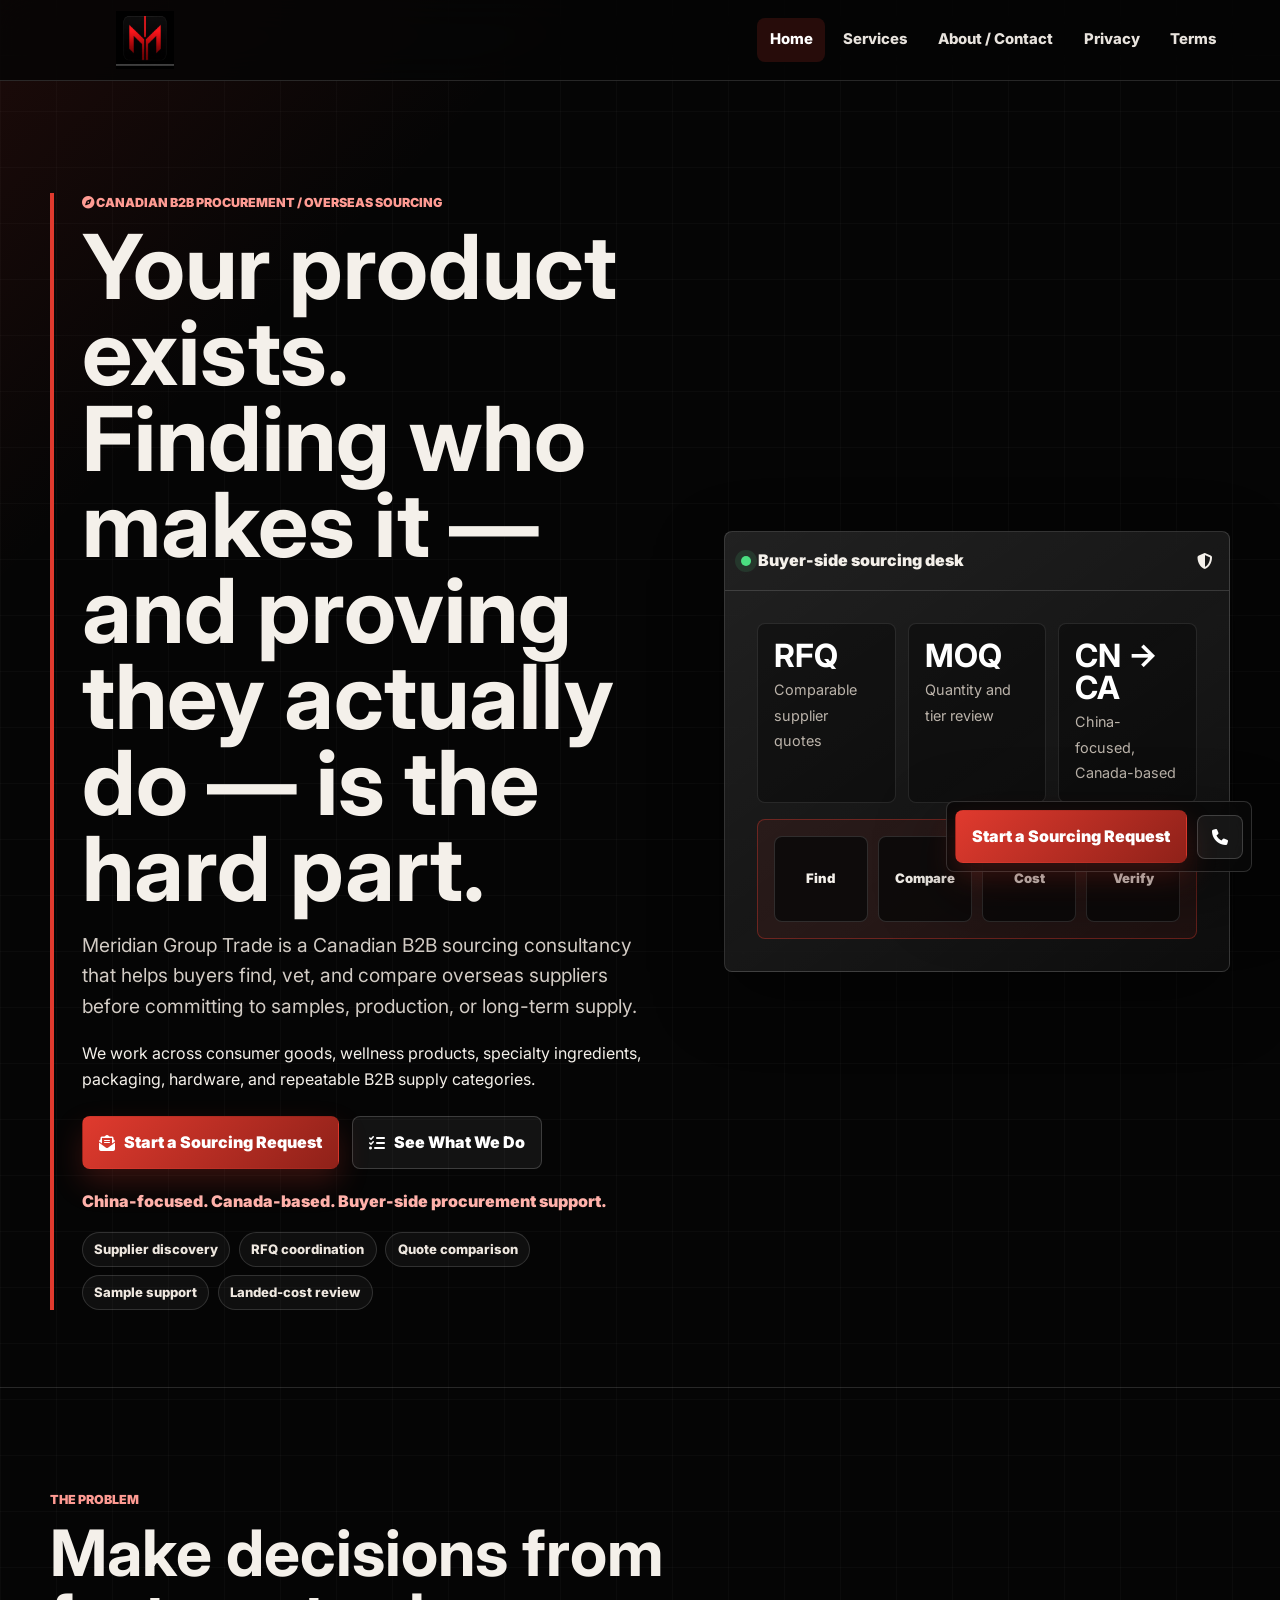
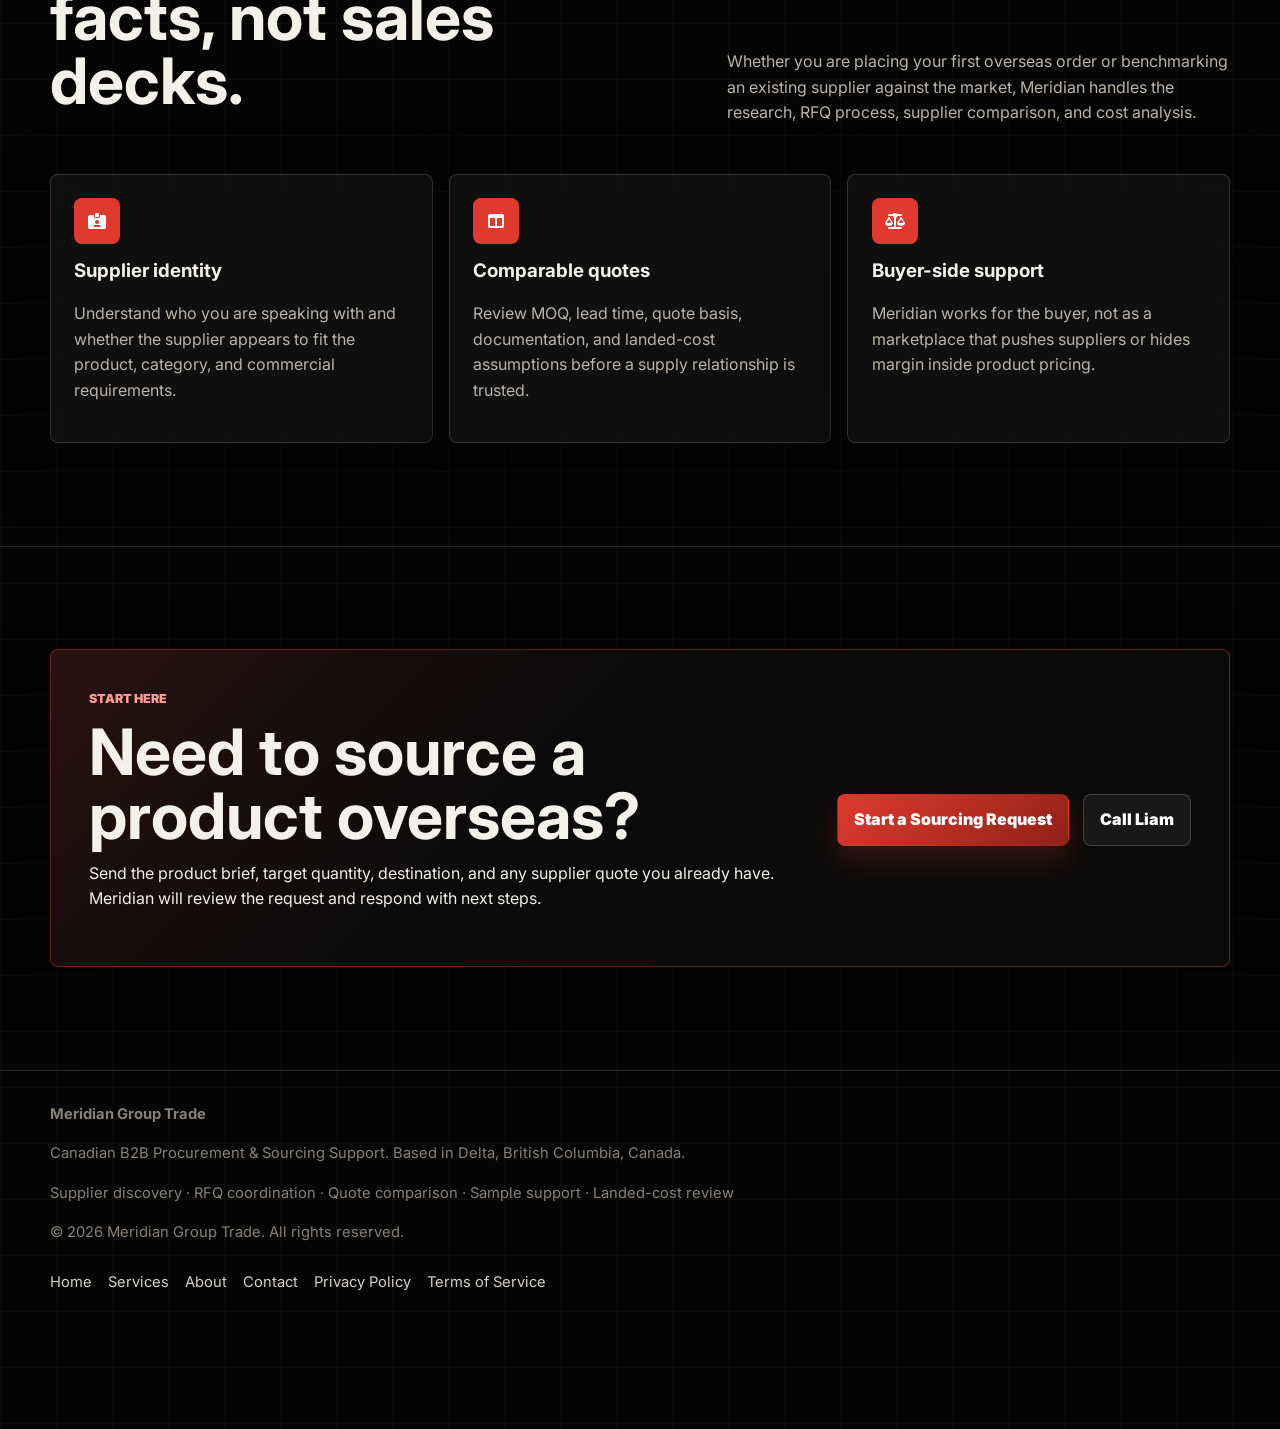
==== commit 1e9f4808: "Add files via upload" ====
--- a/index.html
+++ b/index.html
@@ -3,30 +3,22 @@
 <head>
     <meta charset="UTF-8">
     <meta name="viewport" content="width=device-width, initial-scale=1, viewport-fit=cover">
-    <title>Meridian Group Trade | China Supplier Sourcing for Industrial Buyers</title>
-    <meta name="description" content="Meridian Group Trade helps North American industrial buyers source from China with supplier discovery, RFQs, quote comparison, sample coordination, and landed-cost planning.">
+    <title>Meridian Group Trade | Canadian B2B Sourcing Support</title>
+    <meta name="description" content="Meridian Group Trade is a Canadian B2B sourcing consultancy helping buyers find, vet, and compare overseas suppliers before samples, production, or long-term supply.">
     <link rel="canonical" href="https://www.meridiangrouptrade.com/">
-
-    <meta property="og:title" content="Meridian Group Trade | China Supplier Sourcing for Industrial Buyers">
-    <meta property="og:description" content="China supplier sourcing, RFQ support, quote comparison, sample coordination, and landed-cost planning for industrial buyers.">
+    <meta property="og:title" content="Meridian Group Trade | Canadian B2B Sourcing Support">
+    <meta property="og:description" content="China-focused, Canada-based buyer-side procurement support for repeatable B2B supply categories.">
     <meta property="og:type" content="website">
-    <meta property="og:url" content="https://www.meridiangrouptrade.com/">
     <meta property="og:image" content="https://www.meridiangrouptrade.com/logo.png">
     <meta name="twitter:card" content="summary_large_image">
-    <meta name="twitter:title" content="Meridian Group Trade | China Supplier Sourcing for Industrial Buyers">
-    <meta name="twitter:description" content="China supplier sourcing, RFQ support, quote comparison, sample coordination, and landed-cost planning for industrial buyers.">
+    <meta name="twitter:title" content="Meridian Group Trade | Canadian B2B Sourcing Support">
+    <meta name="twitter:description" content="Supplier discovery, RFQ coordination, quote comparison, sample support, and landed-cost review.">
     <meta name="twitter:image" content="https://www.meridiangrouptrade.com/logo.png">
-    <meta name="theme-color" content="#050505">
-
     <link rel="preconnect" href="https://fonts.googleapis.com">
     <link rel="preconnect" href="https://fonts.gstatic.com" crossorigin>
-    <link rel="preload" as="style" href="https://fonts.googleapis.com/css2?family=Inter:wght@400;500;600;700;800&display=swap" onload="this.onload=null;this.rel='stylesheet'">
-    <link rel="preload" as="style" href="https://cdnjs.cloudflare.com/ajax/libs/font-awesome/6.5.2/css/all.min.css" onload="this.onload=null;this.rel='stylesheet'">
-    <noscript>
-        <link rel="stylesheet" href="https://fonts.googleapis.com/css2?family=Inter:wght@400;500;600;700;800&display=swap">
-        <link rel="stylesheet" href="https://cdnjs.cloudflare.com/ajax/libs/font-awesome/6.5.2/css/all.min.css">
-    </noscript>
-
+    <link rel="stylesheet" href="https://fonts.googleapis.com/css2?family=Inter:wght@400;500;600;700;800;900&display=swap">
+    <link rel="stylesheet" href="https://cdnjs.cloudflare.com/ajax/libs/font-awesome/6.5.2/css/all.min.css">
+    <link rel="stylesheet" href="site.css">
     <script type="application/ld+json">
     {
         "@context": "https://schema.org",
@@ -34,13 +26,11 @@
         "name": "Meridian Group Trade",
         "url": "https://www.meridiangrouptrade.com/",
         "logo": "https://www.meridiangrouptrade.com/logo.png",
-        "description": "China supplier sourcing, industrial procurement support, and B2B trade coordination for North American buyers.",
+        "description": "Canadian B2B procurement and sourcing support for buyer-side supplier discovery, RFQ coordination, quote comparison, sample support, and landed-cost review.",
         "address": {
             "@type": "PostalAddress",
-            "streetAddress": "6089 Briarwood Cres",
             "addressLocality": "Delta",
             "addressRegion": "BC",
-            "postalCode": "V4E 2X3",
             "addressCountry": "CA"
         },
         "contactPoint": {
@@ -53,1829 +43,113 @@
         }
     }
     </script>
-
-    <style>
-        :root {
-            --bg: #050505;
-            --bg-2: #0a0a0a;
-            --panel: rgba(17, 17, 17, 0.82);
-            --panel-strong: #111111;
-            --text: #f5f5f5;
-            --muted: #b9b9b9;
-            --soft: #8d8d8d;
-            --line: rgba(255, 255, 255, 0.12);
-            --accent: #e03a2e;
-            --accent-2: #c03b2a;
-            --accent-dark: #8f2119;
-            --focus: #ff7a70;
-            --shadow: 0 18px 60px rgba(0, 0, 0, 0.42);
-            --radius: 8px;
-            --max: 1180px;
-        }
-
-        * {
-            box-sizing: border-box;
-        }
-
-        html {
-            scroll-behavior: smooth;
-        }
-
-        body {
-            min-width: 320px;
-            margin: 0;
-            padding-bottom: 5.75rem;
-            color: var(--text);
-            background:
-                linear-gradient(135deg, rgba(224, 58, 46, 0.10), transparent 24rem),
-                linear-gradient(90deg, rgba(255,255,255,0.025) 1px, transparent 1px),
-                linear-gradient(0deg, rgba(255,255,255,0.022) 1px, transparent 1px),
-                var(--bg);
-            background-size: auto, 56px 56px, 56px 56px, auto;
-            font-family: Inter, ui-sans-serif, system-ui, -apple-system, BlinkMacSystemFont, "Segoe UI", sans-serif;
-            line-height: 1.6;
-            overflow-x: hidden;
-        }
-
-        body.menu-open,
-        body.modal-open {
-            overflow: hidden;
-        }
-
-        img {
-            max-width: 100%;
-            height: auto;
-        }
-
-        a {
-            color: inherit;
-        }
-
-        button,
-        input,
-        textarea {
-            font: inherit;
-        }
-
-        button {
-            cursor: pointer;
-        }
-
-        .skip-link {
-            position: fixed;
-            top: 0.75rem;
-            left: 0.75rem;
-            z-index: 2000;
-            transform: translateY(-160%);
-            padding: 0.8rem 1rem;
-            color: #ffffff;
-            background: var(--accent);
-            border-radius: var(--radius);
-            text-decoration: none;
-            font-weight: 800;
-            transition: transform 0.2s ease;
-        }
-
-        .skip-link:focus {
-            transform: translateY(0);
-        }
-
-        :focus-visible {
-            outline: 3px solid var(--focus);
-            outline-offset: 4px;
-        }
-
-        .page-shell {
-            position: relative;
-            min-height: 100vh;
-        }
-
-        .container {
-            width: min(100% - 2rem, var(--max));
-            margin-inline: auto;
-        }
-
-        .site-header {
-            position: sticky;
-            top: 0;
-            z-index: 100;
-            border-bottom: 1px solid var(--line);
-            background: rgba(5, 5, 5, 0.78);
-            backdrop-filter: blur(18px);
-            transition: box-shadow 0.2s ease, background 0.2s ease;
-        }
-
-        .site-header.is-scrolled {
-            background: rgba(5, 5, 5, 0.94);
-            box-shadow: 0 12px 36px rgba(0, 0, 0, 0.35);
-        }
-
-        .nav {
-            display: flex;
-            align-items: center;
-            justify-content: space-between;
-            min-height: 80px;
-            gap: 1rem;
-        }
-
-        .brand {
-            display: inline-flex;
-            align-items: center;
-            gap: 0.85rem;
-            min-height: 44px;
-            text-decoration: none;
-        }
-
-        .brand img {
-            width: clamp(132px, 20vw, 190px);
-            max-height: 58px;
-            object-fit: contain;
-        }
-
-        .brand-fallback {
-            display: none;
-            font-weight: 800;
-            letter-spacing: 0;
-        }
-
-        .nav-toggle {
-            display: none;
-            width: 46px;
-            height: 46px;
-            align-items: center;
-            justify-content: center;
-            color: var(--text);
-            background: rgba(255, 255, 255, 0.06);
-            border: 1px solid var(--line);
-            border-radius: var(--radius);
-        }
-
-        .nav-links {
-            display: flex;
-            align-items: center;
-            gap: 0.35rem;
-            margin: 0;
-            padding: 0;
-            list-style: none;
-        }
-
-        .nav-links a {
-            display: inline-flex;
-            align-items: center;
-            min-height: 44px;
-            padding: 0.65rem 0.85rem;
-            border-radius: var(--radius);
-            color: #e5e5e5;
-            text-decoration: none;
-            font-size: 0.94rem;
-            font-weight: 700;
-            transition: color 0.2s ease, background 0.2s ease;
-        }
-
-        .nav-links a:hover,
-        .nav-links a.is-active {
-            color: #ffffff;
-            background: rgba(224, 58, 46, 0.16);
-        }
-
-        .hero {
-            position: relative;
-            display: grid;
-            align-items: center;
-            min-height: calc(100svh - 80px);
-            padding: clamp(4rem, 9vw, 7rem) 0 clamp(3rem, 6vw, 5rem);
-            border-bottom: 1px solid var(--line);
-        }
-
-        .hero-inner {
-            display: grid;
-            grid-template-columns: minmax(0, 1.08fr) minmax(280px, 0.92fr);
-            gap: clamp(2rem, 7vw, 5rem);
-            align-items: center;
-        }
-
-        .hero-copy {
-            border-left: 4px solid var(--accent);
-            padding-left: clamp(1rem, 2.6vw, 1.75rem);
-        }
-
-        .eyebrow {
-            display: inline-flex;
-            align-items: center;
-            gap: 0.5rem;
-            min-height: 34px;
-            margin: 0 0 1rem;
-            color: #ff9b93;
-            font-size: 0.78rem;
-            font-weight: 800;
-            text-transform: uppercase;
-        }
-
-        .eyebrow i {
-            color: var(--accent);
-        }
-
-        h1,
-        h2,
-        h3,
-        p {
-            margin-top: 0;
-        }
-
-        h1 {
-            max-width: 14ch;
-            margin-bottom: 1.1rem;
-            font-size: clamp(3rem, 8vw, 6.75rem);
-            line-height: 0.95;
-            letter-spacing: 0;
-        }
-
-        .hero-lede {
-            max-width: 62ch;
-            margin-bottom: 2rem;
-            color: #d2d2d2;
-            font-size: clamp(1rem, 1.6vw, 1.25rem);
-        }
-
-        .hero-actions,
-        .modal-actions,
-        .form-actions {
-            display: flex;
-            flex-wrap: wrap;
-            gap: 0.85rem;
-        }
-
-        .trust-chips {
-            display: flex;
-            flex-wrap: wrap;
-            gap: 0.55rem;
-            max-width: 680px;
-            margin: 1.35rem 0 0;
-            padding: 0;
-            list-style: none;
-        }
-
-        .trust-chips li {
-            display: inline-flex;
-            align-items: center;
-            min-height: 34px;
-            padding: 0.36rem 0.7rem;
-            border: 1px solid rgba(255, 255, 255, 0.14);
-            border-radius: 999px;
-            color: #e9e9e9;
-            background: rgba(255, 255, 255, 0.045);
-            font-size: 0.82rem;
-            font-weight: 800;
-            transition: border-color 0.2s ease, background 0.2s ease;
-        }
-
-        .trust-chips li:hover {
-            border-color: rgba(224, 58, 46, 0.72);
-            background: rgba(224, 58, 46, 0.12);
-        }
-
-        .btn {
-            display: inline-flex;
-            align-items: center;
-            justify-content: center;
-            gap: 0.55rem;
-            min-height: 46px;
-            padding: 0.78rem 1rem;
-            border: 1px solid transparent;
-            border-radius: var(--radius);
-            color: #ffffff;
-            text-decoration: none;
-            font-weight: 800;
-            transition: transform 0.2s ease, border-color 0.2s ease, background 0.2s ease, box-shadow 0.2s ease;
-        }
-
-        .btn:hover {
-            transform: translateY(-2px);
-        }
-
-        .btn-primary {
-            background: linear-gradient(135deg, var(--accent), var(--accent-dark));
-            box-shadow: 0 14px 30px rgba(224, 58, 46, 0.22);
-        }
-
-        .btn-primary:hover {
-            box-shadow: 0 18px 44px rgba(224, 58, 46, 0.30);
-        }
-
-        .btn-secondary {
-            background: rgba(255, 255, 255, 0.06);
-            border-color: rgba(255, 255, 255, 0.18);
-        }
-
-        .btn-secondary:hover {
-            border-color: rgba(224, 58, 46, 0.78);
-            background: rgba(224, 58, 46, 0.12);
-        }
-
-        .hero-panel {
-            position: relative;
-            overflow: hidden;
-            border: 1px solid var(--line);
-            border-radius: var(--radius);
-            background:
-                linear-gradient(145deg, rgba(255, 255, 255, 0.10), rgba(255, 255, 255, 0.025)),
-                rgba(10, 10, 10, 0.78);
-            backdrop-filter: blur(18px);
-            box-shadow: var(--shadow);
-        }
-
-        .hero-panel::before {
-            content: "";
-            position: absolute;
-            inset: 0;
-            background:
-                linear-gradient(90deg, rgba(224, 58, 46, 0.18), transparent 24%),
-                repeating-linear-gradient(135deg, rgba(255,255,255,0.06) 0 1px, transparent 1px 16px);
-            opacity: 0.72;
-            pointer-events: none;
-        }
-
-        .panel-top {
-            position: relative;
-            display: flex;
-            align-items: center;
-            justify-content: space-between;
-            gap: 1rem;
-            padding: 1rem;
-            border-bottom: 1px solid var(--line);
-        }
-
-        .status {
-            display: inline-flex;
-            align-items: center;
-            gap: 0.45rem;
-            color: #ffffff;
-            font-size: 0.86rem;
-            font-weight: 800;
-        }
-
-        .status-dot {
-            width: 0.64rem;
-            height: 0.64rem;
-            border-radius: 999px;
-            background: #4ade80;
-            box-shadow: 0 0 0 6px rgba(74, 222, 128, 0.12);
-        }
-
-        .panel-body {
-            position: relative;
-            padding: clamp(1.1rem, 3vw, 2rem);
-        }
-
-        .metric-grid {
-            display: grid;
-            grid-template-columns: repeat(3, minmax(0, 1fr));
-            gap: 0.75rem;
-            margin-bottom: 1rem;
-        }
-
-        .metric {
-            min-height: 116px;
-            padding: 1rem;
-            border: 1px solid rgba(255,255,255,0.10);
-            border-radius: var(--radius);
-            background: rgba(0, 0, 0, 0.34);
-        }
-
-        .metric strong {
-            display: block;
-            margin-bottom: 0.35rem;
-            color: #ffffff;
-            font-size: clamp(1.55rem, 4vw, 2.25rem);
-            line-height: 1;
-        }
-
-        .metric span {
-            display: block;
-            color: var(--muted);
-            font-size: 0.9rem;
-        }
-
-        .route-line {
-            position: relative;
-            display: grid;
-            grid-template-columns: repeat(4, minmax(0, 1fr));
-            gap: 0.65rem;
-            min-height: 124px;
-            padding: 1rem;
-            border: 1px solid rgba(224, 58, 46, 0.38);
-            border-radius: var(--radius);
-            background: rgba(224, 58, 46, 0.08);
-        }
-
-        .route-line::before {
-            content: "";
-            position: absolute;
-            top: 50%;
-            left: 1rem;
-            right: 1rem;
-            height: 2px;
-            background: linear-gradient(90deg, var(--accent), rgba(255,255,255,0.28), var(--accent));
-        }
-
-        .route-node {
-            position: relative;
-            z-index: 1;
-            display: grid;
-            justify-items: center;
-            align-content: center;
-            gap: 0.5rem;
-            min-height: 92px;
-            padding: 0.75rem 0.5rem;
-            border: 1px solid rgba(255, 255, 255, 0.14);
-            border-radius: var(--radius);
-            background: rgba(8, 8, 8, 0.78);
-            color: #ffffff;
-            font-size: 0.78rem;
-            text-align: center;
-            font-weight: 800;
-        }
-
-        .route-node i {
-            width: 28px;
-            height: 28px;
-            display: grid;
-            place-items: center;
-            border: 2px solid var(--accent);
-            border-radius: 50%;
-            color: #ffffff;
-            background: #080808;
-        }
-
-        .section {
-            padding: clamp(4rem, 8vw, 6.5rem) 0;
-            border-bottom: 1px solid var(--line);
-        }
-
-        .section-head {
-            display: grid;
-            grid-template-columns: minmax(0, 0.9fr) minmax(280px, 0.72fr);
-            gap: clamp(1rem, 5vw, 3rem);
-            align-items: end;
-            margin-bottom: clamp(1.8rem, 4vw, 3rem);
-        }
-
-        .section-kicker {
-            margin-bottom: 0.55rem;
-            color: #ff9b93;
-            font-size: 0.8rem;
-            font-weight: 800;
-            text-transform: uppercase;
-        }
-
-        .section h2 {
-            max-width: 15ch;
-            margin-bottom: 0;
-            font-size: clamp(2rem, 5vw, 4rem);
-            line-height: 1;
-            letter-spacing: 0;
-        }
-
-        .section-intro {
-            margin-bottom: 0;
-            color: var(--muted);
-            font-size: clamp(0.98rem, 1.3vw, 1.08rem);
-        }
-
-        .services-grid {
-            display: grid;
-            grid-template-columns: repeat(4, minmax(0, 1fr));
-            gap: 1rem;
-        }
-
-        .service-card {
-            display: flex;
-            flex-direction: column;
-            min-height: 100%;
-            padding: clamp(1.1rem, 2vw, 1.35rem);
-            border: 1px solid var(--line);
-            border-radius: var(--radius);
-            background: var(--panel);
-            color: inherit;
-            text-align: left;
-            backdrop-filter: blur(16px);
-            transition: transform 0.2s ease, border-color 0.2s ease, box-shadow 0.2s ease, background 0.2s ease;
-        }
-
-        .service-card:hover {
-            transform: translateY(-6px);
-            border-color: rgba(224, 58, 46, 0.68);
-            background: rgba(20, 20, 20, 0.92);
-            box-shadow: 0 22px 44px rgba(0, 0, 0, 0.30);
-        }
-
-        .service-card i {
-            width: 46px;
-            height: 46px;
-            display: grid;
-            place-items: center;
-            margin-bottom: 1.2rem;
-            border-radius: var(--radius);
-            color: #ffffff;
-            background: var(--accent);
-            font-size: 1.15rem;
-        }
-
-        .service-card h3 {
-            margin-bottom: 0.65rem;
-            font-size: clamp(1.18rem, 2vw, 1.5rem);
-            line-height: 1.15;
-        }
-
-        .service-card p {
-            flex: 1;
-            margin-bottom: 1.35rem;
-            color: var(--muted);
-        }
-
-        .card-action {
-            display: inline-flex;
-            align-items: center;
-            gap: 0.45rem;
-            min-height: 44px;
-            color: #ffb1aa;
-            font-weight: 800;
-        }
-
-        .proof-band {
-            display: grid;
-            grid-template-columns: repeat(4, minmax(0, 1fr));
-            gap: 1px;
-            overflow: hidden;
-            border: 1px solid var(--line);
-            border-radius: var(--radius);
-            background: var(--line);
-        }
-
-        .proof-item {
-            min-height: 142px;
-            padding: 1.2rem;
-            background: rgba(12, 12, 12, 0.88);
-        }
-
-        .proof-item i {
-            margin-bottom: 1rem;
-            color: var(--accent);
-            font-size: 1.25rem;
-        }
-
-        .proof-item strong {
-            display: block;
-            margin-bottom: 0.4rem;
-            color: #ffffff;
-        }
-
-        .proof-item span {
-            color: var(--muted);
-            font-size: 0.93rem;
-        }
-
-        .category-grid {
-            display: grid;
-            grid-template-columns: repeat(3, minmax(0, 1fr));
-            gap: 0.75rem;
-        }
-
-        .category-item {
-            display: flex;
-            align-items: center;
-            gap: 0.7rem;
-            min-height: 64px;
-            padding: 0.9rem 1rem;
-            border: 1px solid var(--line);
-            border-radius: var(--radius);
-            background: rgba(12, 12, 12, 0.82);
-            color: #eeeeee;
-            font-weight: 800;
-        }
-
-        .category-item i {
-            color: var(--accent);
-        }
-
-        .timeline {
-            display: grid;
-            grid-template-columns: repeat(5, minmax(0, 1fr));
-            gap: 1px;
-            overflow: hidden;
-            border: 1px solid var(--line);
-            border-radius: var(--radius);
-            background: var(--line);
-        }
-
-        .timeline-step {
-            position: relative;
-            min-height: 230px;
-            padding: 1.2rem;
-            background: rgba(12, 12, 12, 0.9);
-        }
-
-        .timeline-step::before {
-            content: attr(data-step);
-            display: grid;
-            place-items: center;
-            width: 38px;
-            height: 38px;
-            margin-bottom: 1rem;
-            border-radius: 50%;
-            color: #ffffff;
-            background: var(--accent);
-            font-weight: 800;
-        }
-
-        .timeline-step h3 {
-            margin-bottom: 0.65rem;
-            font-size: 1.05rem;
-            line-height: 1.2;
-        }
-
-        .timeline-step p {
-            margin-bottom: 0;
-            color: var(--muted);
-            font-size: 0.94rem;
-        }
-
-        .warning-panel,
-        .final-cta {
-            border: 1px solid rgba(224, 58, 46, 0.42);
-            border-radius: var(--radius);
-            background:
-                linear-gradient(135deg, rgba(224, 58, 46, 0.14), transparent 42%),
-                rgba(12, 12, 12, 0.88);
-            box-shadow: var(--shadow);
-        }
-
-        .warning-panel {
-            display: grid;
-            grid-template-columns: 58px minmax(0, 1fr);
-            gap: 1rem;
-            padding: clamp(1.2rem, 3vw, 2rem);
-        }
-
-        .warning-panel i {
-            display: grid;
-            place-items: center;
-            width: 52px;
-            height: 52px;
-            border-radius: var(--radius);
-            color: #ffffff;
-            background: var(--accent);
-            font-size: 1.25rem;
-        }
-
-        .warning-panel h2 {
-            max-width: none;
-            margin-bottom: 0.8rem;
-            font-size: clamp(1.8rem, 4vw, 3.2rem);
-        }
-
-        .warning-panel p {
-            max-width: 78ch;
-            margin-bottom: 0;
-            color: var(--muted);
-        }
-
-        .final-cta {
-            display: grid;
-            grid-template-columns: minmax(0, 1fr) auto;
-            gap: 1.5rem;
-            align-items: center;
-            padding: clamp(1.3rem, 4vw, 2.4rem);
-        }
-
-        .final-cta h2 {
-            max-width: 18ch;
-            margin-bottom: 0.8rem;
-        }
-
-        .final-cta p {
-            max-width: 68ch;
-            margin-bottom: 0;
-            color: var(--muted);
-        }
-
-        .contact-layout {
-            display: grid;
-            grid-template-columns: minmax(280px, 0.82fr) minmax(0, 1.18fr);
-            gap: 1rem;
-            align-items: start;
-        }
-
-        .contact-panel,
-        .form-panel {
-            border: 1px solid var(--line);
-            border-radius: var(--radius);
-            background: var(--panel);
-            backdrop-filter: blur(16px);
-        }
-
-        .contact-panel {
-            padding: clamp(1.1rem, 2.4vw, 1.6rem);
-        }
-
-        .manager {
-            display: flex;
-            align-items: center;
-            gap: 1rem;
-            padding-bottom: 1.15rem;
-            margin-bottom: 1rem;
-            border-bottom: 1px solid var(--line);
-        }
-
-        .manager-icon {
-            width: 52px;
-            height: 52px;
-            display: grid;
-            place-items: center;
-            flex: 0 0 auto;
-            border-radius: var(--radius);
-            background: rgba(224, 58, 46, 0.16);
-            color: #ffb1aa;
-            font-size: 1.35rem;
-        }
-
-        .manager h3 {
-            margin-bottom: 0.05rem;
-        }
-
-        .manager p {
-            margin: 0;
-            color: #ffb1aa;
-            font-weight: 700;
-        }
-
-        .detail-list {
-            display: grid;
-            gap: 0.7rem;
-            margin: 0;
-            padding: 0;
-            list-style: none;
-        }
-
-        .detail-list > li > a,
-        .detail-list > li > span {
-            display: grid;
-            grid-template-columns: 28px minmax(0, 1fr);
-            align-items: center;
-            gap: 0.7rem;
-            min-height: 44px;
-            color: #eeeeee;
-            text-decoration: none;
-        }
-
-        .detail-list > li > a > span,
-        .detail-list > li > span > span {
-            display: block;
-            min-width: 0;
-            word-break: normal;
-            overflow-wrap: normal;
-        }
-
-        .detail-list a[href^="mailto:"] > span {
-            overflow-wrap: anywhere;
-        }
-
-        .detail-list a[href^="tel:"] > span {
-            white-space: nowrap;
-        }
-
-        .detail-list i {
-            color: var(--accent);
-        }
-
-        .detail-list a:hover {
-            color: #ffb1aa;
-        }
-
-        .form-panel {
-            padding: clamp(1.1rem, 2.4vw, 1.6rem);
-        }
-
-        .form-grid {
-            display: grid;
-            gap: 1rem;
-        }
-
-        .field {
-            display: grid;
-            gap: 0.45rem;
-        }
-
-        .field label {
-            color: #ffffff;
-            font-weight: 800;
-        }
-
-        .field input,
-        .field textarea {
-            width: 100%;
-            min-height: 48px;
-            padding: 0.84rem 0.9rem;
-            color: #ffffff;
-            background: rgba(0, 0, 0, 0.42);
-            border: 1px solid rgba(255, 255, 255, 0.16);
-            border-radius: var(--radius);
-            transition: border-color 0.2s ease, box-shadow 0.2s ease;
-        }
-
-        .field textarea {
-            min-height: 144px;
-            resize: vertical;
-        }
-
-        .field input:focus,
-        .field textarea:focus {
-            outline: none;
-            border-color: var(--accent);
-            box-shadow: 0 0 0 4px rgba(224, 58, 46, 0.16);
-        }
-
-        .field-error {
-            min-height: 1.35rem;
-            color: #ffb1aa;
-            font-size: 0.9rem;
-            font-weight: 700;
-        }
-
-        .field.is-invalid input,
-        .field.is-invalid textarea {
-            border-color: #ff7a70;
-        }
-
-        .site-footer {
-            padding: 2rem 0;
-        }
-
-        .footer-inner {
-            display: flex;
-            align-items: center;
-            justify-content: space-between;
-            gap: 1rem;
-            color: var(--soft);
-            font-size: 0.92rem;
-        }
-
-        .footer-links {
-            display: flex;
-            flex-wrap: wrap;
-            gap: 0.5rem 1rem;
-        }
-
-        .footer-links a {
-            min-height: 44px;
-            display: inline-flex;
-            align-items: center;
-            color: #d6d6d6;
-            text-decoration: none;
-        }
-
-        .footer-links a:hover {
-            color: #ffb1aa;
-        }
-
-        .sticky-cta {
-            position: fixed;
-            right: clamp(1rem, 3vw, 1.75rem);
-            bottom: clamp(1rem, 3vw, 1.75rem);
-            z-index: 95;
-            display: flex;
-            align-items: center;
-            gap: 0.6rem;
-            padding: 0.5rem;
-            border: 1px solid rgba(255, 255, 255, 0.16);
-            border-radius: var(--radius);
-            background: rgba(8, 8, 8, 0.86);
-            backdrop-filter: blur(18px);
-            box-shadow: var(--shadow);
-        }
-
-        .sticky-cta .btn {
-            min-height: 44px;
-            padding-inline: 0.9rem;
-        }
-
-        .sticky-cta .btn-secondary {
-            width: 46px;
-            padding-inline: 0;
-        }
-
-        .modal-backdrop {
-            position: fixed;
-            inset: 0;
-            z-index: 1000;
-            display: none;
-            align-items: center;
-            justify-content: center;
-            padding: 1rem;
-            background: rgba(0, 0, 0, 0.76);
-            backdrop-filter: blur(16px);
-        }
-
-        .modal-backdrop.is-open {
-            display: flex;
-        }
-
-        .modal {
-            width: min(100%, 650px);
-            max-height: min(86vh, 720px);
-            overflow: auto;
-            border: 1px solid rgba(224, 58, 46, 0.62);
-            border-radius: var(--radius);
-            background:
-                linear-gradient(145deg, rgba(255, 255, 255, 0.08), rgba(255, 255, 255, 0.02)),
-                var(--panel-strong);
-            box-shadow: var(--shadow);
-        }
-
-        .modal-header {
-            display: flex;
-            align-items: flex-start;
-            justify-content: space-between;
-            gap: 1rem;
-            padding: 1.3rem 1.3rem 0;
-        }
-
-        .modal-title-wrap {
-            display: flex;
-            align-items: center;
-            gap: 0.85rem;
-        }
-
-        .modal-icon {
-            width: 48px;
-            height: 48px;
-            display: grid;
-            place-items: center;
-            flex: 0 0 auto;
-            border-radius: var(--radius);
-            color: #ffffff;
-            background: var(--accent);
-        }
-
-        .modal h3 {
-            margin-bottom: 0;
-            font-size: clamp(1.35rem, 3vw, 2rem);
-            line-height: 1.15;
-        }
-
-        .modal-close {
-            width: 44px;
-            height: 44px;
-            display: grid;
-            place-items: center;
-            flex: 0 0 auto;
-            color: #ffffff;
-            background: rgba(255, 255, 255, 0.06);
-            border: 1px solid var(--line);
-            border-radius: var(--radius);
-        }
-
-        .modal-close:hover {
-            border-color: var(--accent);
-            background: rgba(224, 58, 46, 0.14);
-        }
-
-        .modal-body {
-            padding: 1.2rem 1.3rem 1.3rem;
-        }
-
-        .modal-body p {
-            color: var(--muted);
-        }
-
-        .modal-list {
-            display: grid;
-            gap: 0.45rem;
-            margin: 1rem 0 1.4rem;
-            padding: 0;
-            list-style: none;
-            color: #f0f0f0;
-        }
-
-        .modal-list li {
-            display: grid;
-            grid-template-columns: 24px minmax(0, 1fr);
-            gap: 0.5rem;
-        }
-
-        .modal-list i {
-            margin-top: 0.22rem;
-            color: var(--accent);
-        }
-
-        .toast {
-            position: fixed;
-            right: 1rem;
-            bottom: 1rem;
-            z-index: 2200;
-            width: min(calc(100% - 2rem), 430px);
-            padding: 1rem;
-            border: 1px solid rgba(74, 222, 128, 0.52);
-            border-radius: var(--radius);
-            background: #101713;
-            color: #ffffff;
-            box-shadow: var(--shadow);
-            transform: translateY(150%);
-            opacity: 0;
-            transition: transform 0.25s ease, opacity 0.25s ease;
-        }
-
-        .toast.is-visible {
-            transform: translateY(0);
-            opacity: 1;
-        }
-
-        .reveal {
-            opacity: 0;
-            transform: translateY(22px);
-            transition: opacity 0.6s ease, transform 0.6s ease;
-        }
-
-        .reveal.is-visible {
-            opacity: 1;
-            transform: translateY(0);
-        }
-
-        @media (prefers-reduced-motion: reduce) {
-            *,
-            *::before,
-            *::after {
-                scroll-behavior: auto !important;
-                animation-duration: 0.01ms !important;
-                animation-iteration-count: 1 !important;
-                transition-duration: 0.01ms !important;
-            }
-        }
-
-        @media (max-width: 920px) {
-            .hero-inner,
-            .section-head,
-            .contact-layout,
-            .final-cta {
-                grid-template-columns: 1fr;
-            }
-
-            .hero {
-                min-height: auto;
-            }
-
-            .hero-panel {
-                max-width: 640px;
-            }
-
-            .services-grid,
-            .proof-band,
-            .category-grid,
-            .timeline {
-                grid-template-columns: repeat(2, minmax(0, 1fr));
-            }
-
-            .metric-grid,
-            .route-line {
-                grid-template-columns: 1fr;
-            }
-
-            .route-line::before {
-                display: none;
-            }
-        }
-
-        @media (max-width: 720px) {
-            .nav-toggle {
-                display: inline-flex;
-            }
-
-            .nav-links {
-                position: fixed;
-                top: 80px;
-                left: 1rem;
-                right: 1rem;
-                display: grid;
-                gap: 0.35rem;
-                padding: 0.7rem;
-                border: 1px solid var(--line);
-                border-radius: var(--radius);
-                background: rgba(5, 5, 5, 0.96);
-                box-shadow: var(--shadow);
-                transform: translateY(-130%);
-                opacity: 0;
-                pointer-events: none;
-                transition: transform 0.22s ease, opacity 0.22s ease;
-            }
-
-            .nav-links.is-open {
-                transform: translateY(0);
-                opacity: 1;
-                pointer-events: auto;
-            }
-
-            .nav-links a {
-                width: 100%;
-            }
-
-            .hero-copy {
-                padding-left: 1rem;
-            }
-
-            .services-grid,
-            .proof-band,
-            .metric-grid,
-            .category-grid,
-            .timeline {
-                grid-template-columns: 1fr;
-            }
-
-            .warning-panel {
-                grid-template-columns: 1fr;
-            }
-
-            .footer-inner {
-                align-items: flex-start;
-                flex-direction: column;
-            }
-
-            .sticky-cta {
-                left: 0.75rem;
-                right: 0.75rem;
-                bottom: 0.75rem;
-                display: grid;
-                grid-template-columns: minmax(0, 1fr) 52px;
-            }
-
-            .sticky-cta .btn-primary {
-                width: 100%;
-            }
-
-            .sticky-cta .btn-secondary {
-                width: 52px;
-            }
-        }
-
-        @media (max-width: 480px) {
-            .container {
-                width: min(100% - 1.25rem, var(--max));
-            }
-
-            .hero-actions .btn,
-            .modal-actions .btn,
-            .form-actions .btn {
-                width: 100%;
-            }
-
-            .manager {
-                align-items: flex-start;
-            }
-        }
-    </style>
 </head>
 <body>
     <a class="skip-link" href="#main">Skip to content</a>
+    <header class="site-header">
+        <div class="container nav">
+            <a class="brand" href="./index.html" aria-label="Meridian Group Trade home">
+                <img src="./logo.png" alt="Meridian Group Trade logo" loading="lazy" decoding="async" onerror="this.style.display='none';this.nextElementSibling.style.display='inline-block';">
+                <span class="brand-fallback">Meridian Group Trade</span>
+            </a>
+            <button class="nav-toggle" type="button" aria-label="Open navigation menu" aria-controls="site-nav" aria-expanded="false" data-nav-toggle><i class="fa-solid fa-bars" aria-hidden="true"></i></button>
+            <nav aria-label="Primary navigation">
+                <ul class="nav-links" id="site-nav" data-nav-menu>
+                    <li><a href="./index.html" aria-current="page">Home</a></li>
+                    <li><a href="./services/">Services</a></li>
+                    <li><a href="./about/">About / Contact</a></li>
+                    <li><a href="./privacy/">Privacy</a></li>
+                    <li><a href="./terms/">Terms</a></li>
+                </ul>
+            </nav>
+        </div>
+    </header>
 
-    <div class="page-shell">
-        <header class="site-header" data-header>
-            <div class="container nav">
-                <a class="brand" href="#home" aria-label="Meridian Group Trade home">
-                    <img src="./logo.png" alt="Meridian Group Trade logo" loading="lazy" decoding="async" onerror="this.style.display='none';this.nextElementSibling.style.display='inline-block';">
-                    <span class="brand-fallback">Meridian Group Trade</span>
-                </a>
-
-                <button class="nav-toggle" type="button" aria-label="Open navigation menu" aria-controls="site-nav" aria-expanded="false" data-nav-toggle>
-                    <i class="fa-solid fa-bars" aria-hidden="true"></i>
-                </button>
-
-                <nav aria-label="Primary navigation">
-                    <ul class="nav-links" id="site-nav" data-nav-menu>
-                        <li><a href="#home" class="is-active">Home</a></li>
-                        <li><a href="#services">Services</a></li>
-                        <li><a href="#categories">Product Types</a></li>
-                        <li><a href="#process">Process</a></li>
-                        <li><a href="#contact">Contact</a></li>
+    <main id="main">
+        <section class="hero">
+            <div class="container hero-grid">
+                <div class="hero-copy">
+                    <p class="eyebrow"><i class="fa-solid fa-compass" aria-hidden="true"></i> Canadian B2B procurement / overseas sourcing</p>
+                    <h1>Your product exists. Finding who makes it — and proving they actually do — is the hard part.</h1>
+                    <p class="lede">Meridian Group Trade is a Canadian B2B sourcing consultancy that helps buyers find, vet, and compare overseas suppliers before committing to samples, production, or long-term supply.</p>
+                    <p>We work across consumer goods, wellness products, specialty ingredients, packaging, hardware, and repeatable B2B supply categories.</p>
+                    <div class="btn-row">
+                        <a class="btn btn-primary" href="./about/#contact"><i class="fa-solid fa-envelope-open-text" aria-hidden="true"></i> Start a Sourcing Request</a>
+                        <a class="btn btn-secondary" href="./services/"><i class="fa-solid fa-list-check" aria-hidden="true"></i> See What We Do</a>
+                    </div>
+                    <p class="trust-line">China-focused. Canada-based. Buyer-side procurement support.</p>
+                    <ul class="proof-strip" aria-label="Core sourcing support">
+                        <li>Supplier discovery</li>
+                        <li>RFQ coordination</li>
+                        <li>Quote comparison</li>
+                        <li>Sample support</li>
+                        <li>Landed-cost review</li>
                     </ul>
-                </nav>
-            </div>
-        </header>
-
-        <main id="main">
-            <section class="hero" id="home" aria-labelledby="hero-title">
-                <div class="container hero-inner">
-                    <div class="hero-copy reveal">
-                        <p class="eyebrow"><i class="fa-solid fa-industry" aria-hidden="true"></i> China supplier sourcing / industrial trade</p>
-                        <h1 id="hero-title">Reliable China sourcing for industrial buyers.</h1>
-                        <p class="hero-lede">Meridian Group Trade connects industrial buyers with verified Chinese manufacturers and suppliers. We help manage supplier discovery, RFQs, quote comparison, sample coordination, negotiation support, and landed-cost planning so your business can source with confidence.</p>
-                        <div class="hero-actions" aria-label="Primary actions">
-                            <a class="btn btn-primary" href="#contact"><i class="fa-solid fa-envelope" aria-hidden="true"></i> Request Supplier Quote</a>
-                            <a class="btn btn-secondary" href="tel:+16048806543"><i class="fa-solid fa-phone" aria-hidden="true"></i> Call Liam</a>
+                </div>
+                <aside class="dashboard" aria-label="Sourcing process dashboard">
+                    <div class="dashboard-top"><span><span class="status-dot"></span>Buyer-side sourcing desk</span><i class="fa-solid fa-shield-halved" aria-hidden="true"></i></div>
+                    <div class="dashboard-body">
+                        <div class="metric-grid">
+                            <div class="metric"><strong>RFQ</strong><span>Comparable supplier quotes</span></div>
+                            <div class="metric"><strong>MOQ</strong><span>Quantity and tier review</span></div>
+                            <div class="metric"><strong>CN → CA</strong><span>China-focused, Canada-based</span></div>
                         </div>
-                        <ul class="trust-chips" aria-label="Sourcing support">
-                            <li>Factory sourcing</li>
-                            <li>RFQ comparison</li>
-                            <li>MOQ review</li>
-                            <li>Sample coordination</li>
-                            <li>Landed-cost planning</li>
-                            <li>Industrial parts &amp; equipment</li>
-                        </ul>
-                    </div>
-
-                    <aside class="hero-panel reveal" aria-label="China RFQ pipeline summary">
-                        <div class="panel-top">
-                            <span class="status"><span class="status-dot" aria-hidden="true"></span> China RFQ Pipeline</span>
-                            <i class="fa-solid fa-shield-halved" aria-hidden="true"></i>
-                        </div>
-                        <div class="panel-body">
-                            <div class="metric-grid">
-                                <div class="metric">
-                                    <strong>RFQ</strong>
-                                    <span>Supplier quote requests</span>
-                                </div>
-                                <div class="metric">
-                                    <strong>24h</strong>
-                                    <span>Target response window</span>
-                                </div>
-                                <div class="metric">
-                                    <strong>CN &rarr; NA</strong>
-                                    <span>Factory-to-buyer coordination</span>
-                                </div>
-                            </div>
-                            <div class="route-line" aria-label="China sourcing process">
-                                <span class="route-node"><i class="fa-solid fa-magnifying-glass" aria-hidden="true"></i>Source</span>
-                                <span class="route-node"><i class="fa-solid fa-shield-halved" aria-hidden="true"></i>Verify</span>
-                                <span class="route-node"><i class="fa-solid fa-file-lines" aria-hidden="true"></i>Quote</span>
-                                <span class="route-node"><i class="fa-solid fa-route" aria-hidden="true"></i>Landed Cost</span>
-                            </div>
-                        </div>
-                    </aside>
-                </div>
-            </section>
-
-            <section class="section" id="services" aria-labelledby="services-title">
-                <div class="container">
-                    <div class="section-head reveal">
-                        <div>
-                            <p class="section-kicker">Capabilities</p>
-                            <h2 id="services-title">Industrial sourcing from China, simplified.</h2>
-                        </div>
-                        <p class="section-intro">We support businesses that need reliable overseas supply without wasting time chasing factories, unclear pricing, inconsistent communication, or confusing landed costs.</p>
-                    </div>
-
-                    <div class="services-grid">
-                        <button class="service-card reveal" type="button" data-service="discovery" aria-haspopup="dialog">
-                            <i class="fa-solid fa-magnifying-glass-location" aria-hidden="true"></i>
-                            <h3>Supplier Discovery</h3>
-                            <p>We identify China-based manufacturers and trading partners that match your product, volume, budget, and quality requirements.</p>
-                            <span class="card-action">Open details <i class="fa-solid fa-arrow-right" aria-hidden="true"></i></span>
-                        </button>
-
-                        <button class="service-card reveal" type="button" data-service="rfq" aria-haspopup="dialog">
-                            <i class="fa-solid fa-file-invoice-dollar" aria-hidden="true"></i>
-                            <h3>RFQ &amp; Quote Comparison</h3>
-                            <p>We structure quote requests, compare factory pricing, review MOQs, lead times, payment terms, and flag unclear supplier conditions before you commit.</p>
-                            <span class="card-action">Open details <i class="fa-solid fa-arrow-right" aria-hidden="true"></i></span>
-                        </button>
-
-                        <button class="service-card reveal" type="button" data-service="samples" aria-haspopup="dialog">
-                            <i class="fa-solid fa-box-open" aria-hidden="true"></i>
-                            <h3>Sample &amp; Order Coordination</h3>
-                            <p>We help coordinate samples, production details, packaging requirements, and supplier communication before larger purchase decisions are made.</p>
-                            <span class="card-action">Open details <i class="fa-solid fa-arrow-right" aria-hidden="true"></i></span>
-                        </button>
-
-                        <button class="service-card reveal" type="button" data-service="landed" aria-haspopup="dialog">
-                            <i class="fa-solid fa-calculator" aria-hidden="true"></i>
-                            <h3>Landed-Cost Planning</h3>
-                            <p>We help estimate the real procurement cost, including product cost, freight, duties, documentation, and delivery terms.</p>
-                            <span class="card-action">Open details <i class="fa-solid fa-arrow-right" aria-hidden="true"></i></span>
-                        </button>
-                    </div>
-                </div>
-            </section>
-
-            <section class="section" id="categories" aria-labelledby="categories-title">
-                <div class="container">
-                    <div class="section-head reveal">
-                        <div>
-                            <p class="section-kicker">Product categories</p>
-                            <h2 id="categories-title">Built for industrial buyers who need supply, not excuses.</h2>
-                        </div>
-                        <p class="section-intro">The sourcing scope stays broad enough for real industrial purchasing while remaining focused on B2B parts, equipment, components, and repeatable supply needs.</p>
-                    </div>
-
-                    <div class="category-grid reveal">
-                        <div class="category-item"><i class="fa-solid fa-warehouse" aria-hidden="true"></i> Forklift &amp; material-handling parts</div>
-                        <div class="category-item"><i class="fa-solid fa-gears" aria-hidden="true"></i> Industrial equipment components</div>
-                        <div class="category-item"><i class="fa-solid fa-screwdriver-wrench" aria-hidden="true"></i> Shop supplies and consumables</div>
-                        <div class="category-item"><i class="fa-solid fa-industry" aria-hidden="true"></i> Fabricated metal products</div>
-                        <div class="category-item"><i class="fa-solid fa-microchip" aria-hidden="true"></i> Machined components</div>
-                        <div class="category-item"><i class="fa-solid fa-bolt" aria-hidden="true"></i> Electrical and mechanical parts</div>
-                        <div class="category-item"><i class="fa-solid fa-truck-ramp-box" aria-hidden="true"></i> Warehouse and logistics equipment</div>
-                        <div class="category-item"><i class="fa-solid fa-drafting-compass" aria-hidden="true"></i> Custom-manufactured goods</div>
-                        <div class="category-item"><i class="fa-solid fa-boxes-stacked" aria-hidden="true"></i> Bulk B2B inventory</div>
-                    </div>
-                </div>
-            </section>
-
-            <section class="section" id="why" aria-labelledby="why-title">
-                <div class="container">
-                    <div class="section-head reveal">
-                        <div>
-                            <p class="section-kicker">Why Meridian</p>
-                            <h2 id="why-title">Less guesswork. Better suppliers. Cleaner execution.</h2>
-                        </div>
-                        <p class="section-intro">Sourcing from China can work extremely well, but only when the process is controlled. Meridian Group Trade focuses on supplier discovery, clear RFQs, documented communication, realistic quote comparison, and practical landed-cost planning before money moves.</p>
-                    </div>
-
-                    <div class="proof-band reveal">
-                        <div class="proof-item">
-                            <i class="fa-solid fa-list-check" aria-hidden="true"></i>
-                            <strong>Clear supplier shortlists</strong>
-                            <span>Options are narrowed against product fit, quantity, budget, and practical sourcing requirements.</span>
-                        </div>
-                        <div class="proof-item">
-                            <i class="fa-solid fa-table-columns" aria-hidden="true"></i>
-                            <strong>Transparent quote comparison</strong>
-                            <span>MOQs, lead times, payment terms, and unclear supplier conditions are reviewed side by side.</span>
-                        </div>
-                        <div class="proof-item">
-                            <i class="fa-solid fa-comments-dollar" aria-hidden="true"></i>
-                            <strong>Practical negotiation support</strong>
-                            <span>Commercial terms are clarified before larger purchase decisions or production commitments.</span>
-                        </div>
-                        <div class="proof-item">
-                            <i class="fa-solid fa-route" aria-hidden="true"></i>
-                            <strong>Import-aware planning</strong>
-                            <span>Product cost, freight assumptions, duties, documentation, and delivery terms stay visible.</span>
+                        <div class="process-mini" aria-label="Sourcing process">
+                            <span>Find</span>
+                            <span>Compare</span>
+                            <span>Cost</span>
+                            <span>Verify</span>
                         </div>
                     </div>
+                </aside>
+            </div>
+        </section>
+
+        <section class="section">
+            <div class="container section-head">
+                <div>
+                    <p class="section-kicker">The problem</p>
+                    <h2>Make decisions from facts, not sales decks.</h2>
                 </div>
-            </section>
+                <p class="section-intro">Whether you are placing your first overseas order or benchmarking an existing supplier against the market, Meridian handles the research, RFQ process, supplier comparison, and cost analysis.</p>
+            </div>
+            <div class="container grid-3">
+                <article class="card"><i class="fa-solid fa-id-card-clip" aria-hidden="true"></i><h3>Supplier identity</h3><p>Understand who you are speaking with and whether the supplier appears to fit the product, category, and commercial requirements.</p></article>
+                <article class="card"><i class="fa-solid fa-table-columns" aria-hidden="true"></i><h3>Comparable quotes</h3><p>Review MOQ, lead time, quote basis, documentation, and landed-cost assumptions before a supply relationship is trusted.</p></article>
+                <article class="card"><i class="fa-solid fa-scale-balanced" aria-hidden="true"></i><h3>Buyer-side support</h3><p>Meridian works for the buyer, not as a marketplace that pushes suppliers or hides margin inside product pricing.</p></article>
+            </div>
+        </section>
 
-            <section class="section" id="process" aria-labelledby="process-title">
-                <div class="container">
-                    <div class="section-head reveal">
-                        <div>
-                            <p class="section-kicker">Process timeline</p>
-                            <h2 id="process-title">A clean sourcing process from RFQ to delivery planning.</h2>
-                        </div>
-                        <p class="section-intro">The workflow is designed to make supplier search, quote review, sample coordination, and landed-cost planning easier to understand before money moves.</p>
-                    </div>
-
-                    <div class="timeline reveal">
-                        <div class="timeline-step" data-step="1">
-                            <h3>Submit Your RFQ</h3>
-                            <p>The buyer sends product details, quantity, specs, photos, drawings, or an existing supplier quote.</p>
-                        </div>
-                        <div class="timeline-step" data-step="2">
-                            <h3>Supplier Search</h3>
-                            <p>Meridian identifies suitable China-based suppliers and manufacturers.</p>
-                        </div>
-                        <div class="timeline-step" data-step="3">
-                            <h3>Quote Review</h3>
-                            <p>Pricing, MOQ, lead time, payment terms, production capability, and shipping terms are compared.</p>
-                        </div>
-                        <div class="timeline-step" data-step="4">
-                            <h3>Sample / Terms Coordination</h3>
-                            <p>Samples, packaging, product details, and supplier communication are coordinated before full production.</p>
-                        </div>
-                        <div class="timeline-step" data-step="5">
-                            <h3>Landed-Cost Planning</h3>
-                            <p>The buyer gets a clearer picture of total cost before moving forward.</p>
-                        </div>
-                    </div>
+        <section class="section">
+            <div class="container final-cta">
+                <div>
+                    <p class="section-kicker">Start here</p>
+                    <h2>Need to source a product overseas?</h2>
+                    <p>Send the product brief, target quantity, destination, and any supplier quote you already have. Meridian will review the request and respond with next steps.</p>
                 </div>
-            </section>
-
-            <section class="section" id="warning" aria-labelledby="warning-title">
-                <div class="container">
-                    <div class="warning-panel reveal">
-                        <i class="fa-solid fa-triangle-exclamation" aria-hidden="true"></i>
-                        <div>
-                            <h2 id="warning-title">Not just "find me a supplier."</h2>
-                            <p>Bad sourcing is expensive. The cheapest quote can become the most expensive mistake if the supplier is unreliable, the MOQ changes, the freight terms are unclear, or the product arrives wrong. Meridian Group Trade is built for buyers who need disciplined sourcing, not random supplier screenshots.</p>
-                        </div>
-                    </div>
-                </div>
-            </section>
-
-            <section class="section" id="start-rfq" aria-labelledby="start-rfq-title">
-                <div class="container">
-                    <div class="final-cta reveal">
-                        <div>
-                            <p class="section-kicker">Start sourcing</p>
-                            <h2 id="start-rfq-title">Need a supplier in China? Start with the RFQ.</h2>
-                            <p>Send the product details, target quantity, photos, drawings, or current quote. We'll review the request and respond with the next steps.</p>
-                        </div>
-                        <div class="hero-actions" aria-label="Final actions">
-                            <a class="btn btn-primary" href="#contact"><i class="fa-solid fa-envelope-open-text" aria-hidden="true"></i> Request Supplier Quote</a>
-                            <a class="btn btn-secondary" href="tel:+16048806543"><i class="fa-solid fa-phone" aria-hidden="true"></i> Call Liam</a>
-                        </div>
-                    </div>
-                </div>
-            </section>
-
-            <section class="section" id="contact" aria-labelledby="contact-title">
-                <div class="container">
-                    <div class="section-head reveal">
-                        <div>
-                            <p class="section-kicker">Contact</p>
-                            <h2 id="contact-title">Reach the China sourcing desk.</h2>
-                        </div>
-                        <p class="section-intro">Send product details, target quantity, photos, drawings, destination, and any supplier quote you already have.</p>
-                    </div>
-
-                    <div class="contact-layout">
-                        <aside class="contact-panel reveal" aria-label="Meridian Group Trade contact details">
-                            <div class="manager">
-                                <div class="manager-icon"><i class="fa-solid fa-user-tie" aria-hidden="true"></i></div>
-                                <div>
-                                    <h3>Liam Dunzl</h3>
-                                    <p>Procurement Manager</p>
-                                </div>
-                            </div>
-
-                            <ul class="detail-list">
-                                <li>
-                                    <a href="mailto:ldunzl@meridiangrouptrade.com">
-                                        <i class="fa-solid fa-envelope" aria-hidden="true"></i>
-                                        <span>ldunzl@meridiangrouptrade.com</span>
-                                    </a>
-                                </li>
-                                <li>
-                                    <a href="tel:+16048806543">
-                                        <i class="fa-solid fa-phone" aria-hidden="true"></i>
-                                        <span>+1 604-880-6543</span>
-                                    </a>
-                                </li>
-                                <li>
-                                    <span>
-                                        <i class="fa-solid fa-location-dot" aria-hidden="true"></i>
-                                        <span>6089 Briarwood Cres, Delta, BC, Canada V4E 2X3</span>
-                                    </span>
-                                </li>
-                            </ul>
-
-                        </aside>
-
-                        <div class="form-panel reveal">
-                            <form id="contact-form" class="form-grid" action="https://formsubmit.co/ajax/ldunzl@meridiangrouptrade.com" method="POST" novalidate>
-                                <input type="hidden" name="_subject" value="New China supplier sourcing RFQ">
-                                <input type="hidden" name="_template" value="table">
-                                <input type="hidden" name="_captcha" value="false">
-                                <input type="hidden" name="_honey" value="" tabindex="-1" autocomplete="off" aria-hidden="true">
-                                <input type="hidden" name="source" value="Meridian Group Trade China sourcing landing page">
-
-                                <div class="field" data-field="name">
-                                    <label for="name">Full name</label>
-                                    <input id="name" name="name" type="text" autocomplete="name" required aria-describedby="name-error">
-                                    <span class="field-error" id="name-error" aria-live="polite"></span>
-                                </div>
-
-                                <div class="field" data-field="email">
-                                    <label for="email">Email address</label>
-                                    <input id="email" name="email" type="email" autocomplete="email" required aria-describedby="email-error">
-                                    <span class="field-error" id="email-error" aria-live="polite"></span>
-                                </div>
-
-                                <div class="field" data-field="message">
-                                    <label for="message">RFQ / sourcing details</label>
-                                    <textarea id="message" name="message" required aria-describedby="message-error"></textarea>
-                                    <span class="field-error" id="message-error" aria-live="polite"></span>
-                                </div>
-
-                                <div class="form-actions">
-                                    <button class="btn btn-primary" type="submit"><i class="fa-solid fa-paper-plane" aria-hidden="true"></i> Submit RFQ</button>
-                                </div>
-                            </form>
-                        </div>
-                    </div>
-                </div>
-            </section>
-        </main>
-
-        <footer class="site-footer">
-            <div class="container footer-inner">
-                <span>&copy; 2026 Meridian Group Trade. China supplier sourcing, industrial procurement support, and B2B trade coordination for North American buyers.</span>
-                <div class="footer-links">
-                    <a href="mailto:ldunzl@meridiangrouptrade.com">Email</a>
-                    <a href="tel:+16048806543">Call</a>
-                    <a href="#home">Back to top</a>
-                </div>
-            </div>
-        </footer>
-    </div>
-
-    <aside class="sticky-cta" aria-label="Quick contact actions">
-        <a class="btn btn-primary" href="#contact"><i class="fa-solid fa-envelope-open-text" aria-hidden="true"></i> Request Supplier Quote</a>
-        <a class="btn btn-secondary" href="tel:+16048806543" aria-label="Call Liam Dunzl"><i class="fa-solid fa-phone" aria-hidden="true"></i></a>
-    </aside>
-
-    <div class="modal-backdrop" data-modal-backdrop>
-        <section class="modal" role="dialog" aria-modal="true" aria-labelledby="modal-title" aria-describedby="modal-description" tabindex="-1">
-            <div class="modal-header">
-                <div class="modal-title-wrap">
-                    <span class="modal-icon" data-modal-icon><i class="fa-solid fa-industry" aria-hidden="true"></i></span>
-                    <h3 id="modal-title"></h3>
-                </div>
-                <button class="modal-close" type="button" aria-label="Close service details" data-modal-close>
-                    <i class="fa-solid fa-xmark" aria-hidden="true"></i>
-                </button>
-            </div>
-            <div class="modal-body">
-                <p id="modal-description"></p>
-                <ul class="modal-list" data-modal-list></ul>
-                <div class="modal-actions">
-                    <button class="btn btn-primary" type="button" data-request-quote><i class="fa-solid fa-envelope-open-text" aria-hidden="true"></i> Request Supplier Quote</button>
-                    <a class="btn btn-secondary" href="mailto:ldunzl@meridiangrouptrade.com" data-email-liam><i class="fa-solid fa-paper-plane" aria-hidden="true"></i> Email Liam</a>
+                <div class="btn-row">
+                    <a class="btn btn-primary" href="./about/#contact">Start a Sourcing Request</a>
+                    <a class="btn btn-secondary" href="tel:+16048806543">Call Liam</a>
                 </div>
             </div>
         </section>
-    </div>
+    </main>
 
+    <footer class="site-footer">
+        <div class="container footer-inner">
+            <strong>Meridian Group Trade</strong>
+            <span>Canadian B2B Procurement &amp; Sourcing Support. Based in Delta, British Columbia, Canada.</span>
+            <span>Supplier discovery · RFQ coordination · Quote comparison · Sample support · Landed-cost review</span>
+            <span>© 2026 Meridian Group Trade. All rights reserved.</span>
+            <div class="footer-links"><a href="./index.html">Home</a><a href="./services/">Services</a><a href="./about/">About</a><a href="./about/#contact">Contact</a><a href="./privacy/">Privacy Policy</a><a href="./terms/">Terms of Service</a></div>
+        </div>
+    </footer>
+
+    <aside class="sticky-cta" aria-label="Quick contact actions">
+        <a class="btn btn-primary" href="./about/#contact">Start a Sourcing Request</a>
+        <a class="btn btn-secondary" href="tel:+16048806543" aria-label="Call Liam Dunzl"><i class="fa-solid fa-phone" aria-hidden="true"></i></a>
+    </aside>
     <div class="toast" role="status" aria-live="polite" data-toast></div>
-
-    <!--
-        GitHub Pages deployment:
-        1. Rename this file to index.html.
-        2. Place index.html and logo.png in the repository root.
-        3. Add a CNAME file containing: www.meridiangrouptrade.com
-        4. Enable GitHub Pages from the repository settings.
-    -->
-
-    <script>
-        (() => {
-            const header = document.querySelector('[data-header]');
-            const navToggle = document.querySelector('[data-nav-toggle]');
-            const navMenu = document.querySelector('[data-nav-menu]');
-            const navLinks = [...document.querySelectorAll('.nav-links a')];
-            const sections = [...document.querySelectorAll('main section[id]')];
-            const serviceButtons = [...document.querySelectorAll('[data-service]')];
-            const modalBackdrop = document.querySelector('[data-modal-backdrop]');
-            const modal = modalBackdrop.querySelector('.modal');
-            const modalTitle = document.getElementById('modal-title');
-            const modalDescription = document.getElementById('modal-description');
-            const modalIcon = document.querySelector('[data-modal-icon]');
-            const modalList = document.querySelector('[data-modal-list]');
-            const modalClose = document.querySelector('[data-modal-close]');
-            const requestQuote = document.querySelector('[data-request-quote]');
-            const emailLiam = document.querySelector('[data-email-liam]');
-            const form = document.getElementById('contact-form');
-            const submitButton = form.querySelector('button[type="submit"]');
-            const originalSubmitHTML = submitButton.innerHTML;
-            const toast = document.querySelector('[data-toast]');
-            const fieldMap = {
-                name: document.getElementById('name'),
-                email: document.getElementById('email'),
-                message: document.getElementById('message')
-            };
-
-            const services = {
-                discovery: {
-                    title: 'Supplier Discovery',
-                    icon: 'fa-magnifying-glass-location',
-                    description: 'Meridian Group Trade helps identify China-based manufacturers and trading partners that fit the buyer requirement before time is spent on weak supplier options.',
-                    bullets: [
-                        'Supplier search based on product type, quantity, budget, and technical requirements.',
-                        'Shortlists built around industrial fit, communication quality, and sourcing practicality.',
-                        'Support for buyers who need factory-direct opportunities without random supplier screenshots.'
-                    ],
-                    subject: 'Supplier Discovery Inquiry'
-                },
-                rfq: {
-                    title: 'RFQ & Quote Comparison',
-                    icon: 'fa-file-invoice-dollar',
-                    description: 'The RFQ workflow makes supplier pricing, MOQ, lead time, payment terms, and unclear conditions easier to compare before a buyer commits.',
-                    bullets: [
-                        'Quote requests structured around the buyer requirement and decision criteria.',
-                        'Factory pricing, MOQs, lead times, payment terms, and shipping terms compared side by side.',
-                        'Unclear supplier conditions flagged before they become expensive surprises.'
-                    ],
-                    subject: 'RFQ and Quote Comparison Inquiry'
-                },
-                samples: {
-                    title: 'Sample & Order Coordination',
-                    icon: 'fa-box-open',
-                    description: 'Sample and order coordination helps buyers clarify product details, packaging expectations, and supplier communication before larger purchase decisions.',
-                    bullets: [
-                        'Sample requests and product details coordinated with supplier communication.',
-                        'Packaging, production notes, and buyer expectations clarified before scale-up.',
-                        'Practical negotiation support for terms, timelines, and purchase readiness.'
-                    ],
-                    subject: 'Sample and Order Coordination Inquiry'
-                },
-                landed: {
-                    title: 'Landed-Cost Planning',
-                    icon: 'fa-calculator',
-                    description: 'Landed-cost planning helps the buyer understand more than unit price by reviewing cost inputs that can affect the real procurement decision.',
-                    bullets: [
-                        'Product cost, freight assumptions, duties, documentation, and delivery terms considered together.',
-                        'Import-ready coordination language focused on planning, documentation, and cost visibility.',
-                        'A clearer total-cost picture before the buyer moves forward.'
-                    ],
-                    subject: 'Landed-Cost Planning Inquiry'
-                }
-            };
-
-            let activeService = null;
-            let lastFocusedElement = null;
-
-            const setMenuState = (isOpen) => {
-                navMenu.classList.toggle('is-open', isOpen);
-                navToggle.setAttribute('aria-expanded', String(isOpen));
-                navToggle.setAttribute('aria-label', isOpen ? 'Close navigation menu' : 'Open navigation menu');
-                navToggle.querySelector('i').className = isOpen ? 'fa-solid fa-xmark' : 'fa-solid fa-bars';
-                document.body.classList.toggle('menu-open', isOpen);
-            };
-
-            navToggle.addEventListener('click', () => {
-                setMenuState(!navMenu.classList.contains('is-open'));
-            });
-
-            navLinks.forEach((link) => {
-                link.addEventListener('click', () => setMenuState(false));
-            });
-
-            const updateHeader = () => {
-                header.classList.toggle('is-scrolled', window.scrollY > 8);
-            };
-
-            const updateActiveLink = () => {
-                const current = sections.reduce((active, section) => {
-                    const sectionTop = section.offsetTop - 130;
-                    return window.scrollY >= sectionTop ? section.id : active;
-                }, 'home');
-
-                navLinks.forEach((link) => {
-                    link.classList.toggle('is-active', link.getAttribute('href') === `#${current}`);
-                });
-            };
-
-            const showToast = (message) => {
-                toast.textContent = message;
-                toast.classList.add('is-visible');
-                window.clearTimeout(showToast.timer);
-                showToast.timer = window.setTimeout(() => {
-                    toast.classList.remove('is-visible');
-                }, 5200);
-            };
-
-            const encodeMailto = (subject) => {
-                const body = 'Hello Liam,%0D%0A%0D%0AI would like to discuss China supplier sourcing with Meridian Group Trade.%0D%0A';
-                return `mailto:ldunzl@meridiangrouptrade.com?subject=${encodeURIComponent(subject)}&body=${body}`;
-            };
-
-            const openModal = (serviceKey) => {
-                const service = services[serviceKey];
-                if (!service) return;
-
-                activeService = service;
-                lastFocusedElement = document.activeElement;
-                modalTitle.textContent = service.title;
-                modalDescription.textContent = service.description;
-                modalIcon.innerHTML = `<i class="fa-solid ${service.icon}" aria-hidden="true"></i>`;
-                modalList.innerHTML = service.bullets.map((item) => `<li><i class="fa-solid fa-check" aria-hidden="true"></i><span>${item}</span></li>`).join('');
-                emailLiam.href = encodeMailto(service.subject);
-                modalBackdrop.classList.add('is-open');
-                document.body.classList.add('modal-open');
-                modal.focus();
-            };
-
-            const closeModal = () => {
-                modalBackdrop.classList.remove('is-open');
-                document.body.classList.remove('modal-open');
-                activeService = null;
-                if (lastFocusedElement) lastFocusedElement.focus();
-            };
-
-            serviceButtons.forEach((button) => {
-                button.addEventListener('click', () => openModal(button.dataset.service));
-            });
-
-            modalClose.addEventListener('click', closeModal);
-
-            modalBackdrop.addEventListener('click', (event) => {
-                if (event.target === modalBackdrop) closeModal();
-            });
-
-            requestQuote.addEventListener('click', () => {
-                if (!activeService) return;
-                fieldMap.message.value = `${activeService.title}: `;
-                closeModal();
-                document.getElementById('contact').scrollIntoView({ behavior: 'smooth', block: 'start' });
-                window.setTimeout(() => fieldMap.message.focus(), 550);
-            });
-
-            document.addEventListener('keydown', (event) => {
-                if (event.key === 'Escape') {
-                    if (modalBackdrop.classList.contains('is-open')) closeModal();
-                    if (navMenu.classList.contains('is-open')) setMenuState(false);
-                }
-
-                if (event.key === 'Tab' && modalBackdrop.classList.contains('is-open')) {
-                    const focusable = [...modal.querySelectorAll('a[href], button, [tabindex]:not([tabindex="-1"])')];
-                    const first = focusable[0];
-                    const last = focusable[focusable.length - 1];
-
-                    if (event.shiftKey && document.activeElement === first) {
-                        event.preventDefault();
-                        last.focus();
-                    } else if (!event.shiftKey && document.activeElement === last) {
-                        event.preventDefault();
-                        first.focus();
-                    }
-                }
-            });
-
-            const validators = {
-                name: (value) => value.trim().length >= 2 ? '' : 'Enter your full name.',
-                email: (value) => /^[^\s@]+@[^\s@]+\.[^\s@]+$/.test(value.trim()) ? '' : 'Enter a valid email address.',
-                message: (value) => value.trim().length >= 10 ? '' : 'Enter a message with at least 10 characters.'
-            };
-
-            const setError = (fieldName, message) => {
-                const input = fieldMap[fieldName];
-                const field = input.closest('.field');
-                const error = document.getElementById(`${fieldName}-error`);
-                field.classList.toggle('is-invalid', Boolean(message));
-                input.setAttribute('aria-invalid', String(Boolean(message)));
-                error.textContent = message;
-            };
-
-            const validateField = (fieldName) => {
-                const message = validators[fieldName](fieldMap[fieldName].value);
-                setError(fieldName, message);
-                return !message;
-            };
-
-            Object.keys(fieldMap).forEach((fieldName) => {
-                fieldMap[fieldName].addEventListener('input', () => validateField(fieldName));
-                fieldMap[fieldName].addEventListener('blur', () => validateField(fieldName));
-            });
-
-            form.addEventListener('submit', async (event) => {
-                event.preventDefault();
-                const isValid = Object.keys(fieldMap).map(validateField).every(Boolean);
-                if (!isValid) {
-                    const firstInvalid = form.querySelector('[aria-invalid="true"]');
-                    if (firstInvalid) firstInvalid.focus();
-                    return;
-                }
-
-                const name = fieldMap.name.value.trim();
-                const formData = new FormData(form);
-
-                submitButton.disabled = true;
-                submitButton.innerHTML = '<i class="fa-solid fa-circle-notch fa-spin" aria-hidden="true"></i> Sending...';
-
-                try {
-                    const response = await fetch(form.action, {
-                        method: 'POST',
-                        headers: {
-                            Accept: 'application/json'
-                        },
-                        body: formData
-                    });
-
-                    if (!response.ok) {
-                        throw new Error('Form endpoint rejected the submission.');
-                    }
-
-                    showToast(`Thank you ${name}. Liam will contact you within 24 hours.`);
-                    form.reset();
-                    Object.keys(fieldMap).forEach((fieldName) => setError(fieldName, ''));
-                } catch (error) {
-                    showToast('Unable to send right now. Please email Liam directly at ldunzl@meridiangrouptrade.com.');
-                } finally {
-                    submitButton.disabled = false;
-                    submitButton.innerHTML = originalSubmitHTML;
-                }
-            });
-
-            const revealObserver = new IntersectionObserver((entries) => {
-                entries.forEach((entry) => {
-                    if (entry.isIntersecting) {
-                        entry.target.classList.add('is-visible');
-                        revealObserver.unobserve(entry.target);
-                    }
-                });
-            }, { threshold: 0.18 });
-
-            document.querySelectorAll('.reveal').forEach((element) => revealObserver.observe(element));
-
-            window.addEventListener('scroll', () => {
-                updateHeader();
-                updateActiveLink();
-            }, { passive: true });
-
-            window.addEventListener('resize', () => {
-                if (window.innerWidth > 720) setMenuState(false);
-            });
-
-            updateHeader();
-            updateActiveLink();
-        })();
-    </script>
+    <script src="site.js" defer></script>
 </body>
 </html>
--- a/site.css
+++ b/site.css
@@ -0,0 +1,741 @@
+:root {
+    --bg: #050505;
+    --panel: rgba(18, 18, 18, 0.86);
+    --panel-2: rgba(28, 28, 28, 0.72);
+    --text: #f4f0ea;
+    --muted: #bbb3aa;
+    --soft: #888078;
+    --line: rgba(255, 255, 255, 0.14);
+    --accent: #e03a2e;
+    --accent-dark: #8f2119;
+    --focus: #ff8c82;
+    --radius: 8px;
+    --max: 1180px;
+    --shadow: 0 24px 70px rgba(0, 0, 0, 0.46);
+}
+
+* {
+    box-sizing: border-box;
+}
+
+html {
+    scroll-behavior: smooth;
+}
+
+body {
+    min-width: 320px;
+    margin: 0;
+    padding-bottom: 5.75rem;
+    color: var(--text);
+    background:
+        linear-gradient(135deg, rgba(224, 58, 46, 0.11), transparent 26rem),
+        linear-gradient(90deg, rgba(255,255,255,0.025) 1px, transparent 1px),
+        linear-gradient(0deg, rgba(255,255,255,0.022) 1px, transparent 1px),
+        var(--bg);
+    background-size: auto, 56px 56px, 56px 56px, auto;
+    font-family: Inter, ui-sans-serif, system-ui, -apple-system, BlinkMacSystemFont, "Segoe UI", sans-serif;
+    line-height: 1.6;
+}
+
+body.menu-open,
+body.modal-open {
+    overflow: hidden;
+}
+
+img {
+    max-width: 100%;
+    height: auto;
+}
+
+a {
+    color: inherit;
+}
+
+button,
+input,
+textarea {
+    font: inherit;
+}
+
+button {
+    cursor: pointer;
+}
+
+:focus-visible {
+    outline: 3px solid var(--focus);
+    outline-offset: 4px;
+}
+
+.skip-link {
+    position: fixed;
+    top: 0.75rem;
+    left: 0.75rem;
+    z-index: 2000;
+    transform: translateY(-160%);
+    padding: 0.8rem 1rem;
+    color: #fff;
+    background: var(--accent);
+    border-radius: var(--radius);
+    font-weight: 800;
+    text-decoration: none;
+    transition: transform 0.2s ease;
+}
+
+.skip-link:focus {
+    transform: translateY(0);
+}
+
+.container {
+    width: min(100% - 2rem, var(--max));
+    margin-inline: auto;
+}
+
+.site-header {
+    position: sticky;
+    top: 0;
+    z-index: 100;
+    border-bottom: 1px solid var(--line);
+    background: rgba(5, 5, 5, 0.82);
+    backdrop-filter: blur(18px);
+}
+
+.nav {
+    display: flex;
+    min-height: 80px;
+    align-items: center;
+    justify-content: space-between;
+    gap: 1rem;
+}
+
+.brand {
+    display: inline-flex;
+    min-height: 44px;
+    align-items: center;
+    gap: 0.85rem;
+    font-weight: 900;
+    text-decoration: none;
+}
+
+.brand img {
+    width: clamp(132px, 20vw, 190px);
+    max-height: 58px;
+    object-fit: contain;
+}
+
+.brand-fallback {
+    display: none;
+}
+
+.nav-toggle {
+    display: none;
+    width: 46px;
+    height: 46px;
+    place-items: center;
+    color: var(--text);
+    background: rgba(255, 255, 255, 0.06);
+    border: 1px solid var(--line);
+    border-radius: var(--radius);
+}
+
+.nav-links {
+    display: flex;
+    align-items: center;
+    gap: 0.3rem;
+    margin: 0;
+    padding: 0;
+    list-style: none;
+}
+
+.nav-links a {
+    display: inline-flex;
+    min-height: 44px;
+    align-items: center;
+    padding: 0.64rem 0.8rem;
+    color: #e8e3dd;
+    border-radius: var(--radius);
+    font-size: 0.93rem;
+    font-weight: 800;
+    text-decoration: none;
+}
+
+.nav-links a:hover,
+.nav-links a[aria-current="page"] {
+    color: #fff;
+    background: rgba(224, 58, 46, 0.16);
+}
+
+.hero {
+    min-height: calc(100svh - 80px);
+    display: grid;
+    align-items: center;
+    padding: clamp(4rem, 9vw, 7rem) 0 clamp(3rem, 6vw, 5rem);
+    border-bottom: 1px solid var(--line);
+}
+
+.hero-grid {
+    display: grid;
+    grid-template-columns: minmax(0, 1.08fr) minmax(300px, 0.92fr);
+    gap: clamp(2rem, 7vw, 5rem);
+    align-items: center;
+}
+
+.hero-copy {
+    padding-left: clamp(1rem, 2.6vw, 1.75rem);
+    border-left: 4px solid var(--accent);
+}
+
+.eyebrow,
+.section-kicker {
+    margin: 0 0 0.7rem;
+    color: #ff9b93;
+    font-size: 0.78rem;
+    font-weight: 900;
+    text-transform: uppercase;
+}
+
+h1,
+h2,
+h3,
+p {
+    margin-top: 0;
+}
+
+h1 {
+    max-width: 15ch;
+    margin-bottom: 1.1rem;
+    font-size: clamp(2.8rem, 7vw, 6rem);
+    line-height: 0.96;
+    letter-spacing: 0;
+}
+
+h2 {
+    max-width: 16ch;
+    margin-bottom: 0.8rem;
+    font-size: clamp(2rem, 5vw, 4rem);
+    line-height: 1;
+}
+
+h3 {
+    line-height: 1.18;
+}
+
+.lede {
+    max-width: 70ch;
+    color: #d2cbc4;
+    font-size: clamp(1rem, 1.55vw, 1.2rem);
+}
+
+.btn-row {
+    display: flex;
+    flex-wrap: wrap;
+    gap: 0.85rem;
+    margin-top: 1.5rem;
+}
+
+.btn {
+    display: inline-flex;
+    min-height: 46px;
+    align-items: center;
+    justify-content: center;
+    gap: 0.55rem;
+    padding: 0.78rem 1rem;
+    border: 1px solid transparent;
+    border-radius: var(--radius);
+    color: #fff;
+    font-weight: 900;
+    text-decoration: none;
+    transition: transform 0.2s ease, background 0.2s ease, border-color 0.2s ease;
+}
+
+.btn:hover {
+    transform: translateY(-2px);
+}
+
+.btn-primary {
+    background: linear-gradient(135deg, var(--accent), var(--accent-dark));
+    box-shadow: 0 14px 30px rgba(224, 58, 46, 0.22);
+}
+
+.btn-secondary {
+    background: rgba(255, 255, 255, 0.06);
+    border-color: rgba(255, 255, 255, 0.18);
+}
+
+.trust-line {
+    margin: 1.25rem 0 0;
+    color: #ffb1aa;
+    font-weight: 900;
+}
+
+.proof-strip,
+.chip-list {
+    display: flex;
+    flex-wrap: wrap;
+    gap: 0.55rem;
+    margin: 1.1rem 0 0;
+    padding: 0;
+    list-style: none;
+}
+
+.proof-strip li,
+.chip-list li {
+    min-height: 34px;
+    display: inline-flex;
+    align-items: center;
+    padding: 0.36rem 0.7rem;
+    border: 1px solid var(--line);
+    border-radius: 999px;
+    color: #eee7df;
+    background: rgba(255, 255, 255, 0.045);
+    font-size: 0.82rem;
+    font-weight: 800;
+}
+
+.dashboard,
+.panel,
+.card,
+.comparison-table,
+.callout,
+.final-cta {
+    border: 1px solid var(--line);
+    border-radius: var(--radius);
+    background: var(--panel);
+    backdrop-filter: blur(16px);
+    box-shadow: var(--shadow);
+}
+
+.dashboard {
+    overflow: hidden;
+    background:
+        linear-gradient(145deg, rgba(255, 255, 255, 0.10), rgba(255, 255, 255, 0.025)),
+        rgba(10, 10, 10, 0.82);
+}
+
+.dashboard-top {
+    display: flex;
+    align-items: center;
+    justify-content: space-between;
+    gap: 1rem;
+    padding: 1rem;
+    border-bottom: 1px solid var(--line);
+    font-weight: 900;
+}
+
+.status-dot {
+    display: inline-block;
+    width: 0.64rem;
+    height: 0.64rem;
+    margin-right: 0.45rem;
+    border-radius: 999px;
+    background: #4ade80;
+    box-shadow: 0 0 0 6px rgba(74, 222, 128, 0.12);
+}
+
+.dashboard-body {
+    padding: clamp(1.1rem, 3vw, 2rem);
+}
+
+.metric-grid {
+    display: grid;
+    grid-template-columns: repeat(3, minmax(0, 1fr));
+    gap: 0.75rem;
+}
+
+.metric {
+    min-height: 112px;
+    padding: 1rem;
+    border: 1px solid rgba(255,255,255,0.10);
+    border-radius: var(--radius);
+    background: rgba(0, 0, 0, 0.34);
+}
+
+.metric strong {
+    display: block;
+    margin-bottom: 0.35rem;
+    color: #fff;
+    font-size: clamp(1.4rem, 3.4vw, 2rem);
+    line-height: 1;
+}
+
+.metric span {
+    color: var(--muted);
+    font-size: 0.9rem;
+}
+
+.process-mini {
+    display: grid;
+    grid-template-columns: repeat(4, minmax(0, 1fr));
+    gap: 0.65rem;
+    margin-top: 1rem;
+    padding: 1rem;
+    border: 1px solid rgba(224, 58, 46, 0.38);
+    border-radius: var(--radius);
+    background: rgba(224, 58, 46, 0.08);
+}
+
+.process-mini span {
+    display: grid;
+    min-height: 86px;
+    place-items: center;
+    padding: 0.65rem;
+    border: 1px solid rgba(255,255,255,0.14);
+    border-radius: var(--radius);
+    background: rgba(8, 8, 8, 0.78);
+    text-align: center;
+    font-size: 0.82rem;
+    font-weight: 900;
+}
+
+.section {
+    padding: clamp(4rem, 8vw, 6.5rem) 0;
+    border-bottom: 1px solid var(--line);
+}
+
+.section-head {
+    display: grid;
+    grid-template-columns: minmax(0, 0.9fr) minmax(280px, 0.72fr);
+    gap: clamp(1rem, 5vw, 3rem);
+    align-items: end;
+    margin-bottom: clamp(1.8rem, 4vw, 3rem);
+}
+
+.section-intro {
+    margin-bottom: 0;
+    color: var(--muted);
+}
+
+.grid-2,
+.grid-3,
+.grid-5 {
+    display: grid;
+    gap: 1rem;
+}
+
+.grid-2 {
+    grid-template-columns: repeat(2, minmax(0, 1fr));
+}
+
+.grid-3 {
+    grid-template-columns: repeat(3, minmax(0, 1fr));
+}
+
+.grid-5 {
+    grid-template-columns: repeat(5, minmax(0, 1fr));
+}
+
+.card,
+.panel {
+    padding: clamp(1.1rem, 2vw, 1.45rem);
+}
+
+.card i,
+.panel-icon {
+    display: grid;
+    width: 46px;
+    height: 46px;
+    place-items: center;
+    margin-bottom: 1rem;
+    border-radius: var(--radius);
+    color: #fff;
+    background: var(--accent);
+}
+
+.card p,
+.panel p,
+.legal-content p,
+.legal-content li {
+    color: var(--muted);
+}
+
+.card ul,
+.legal-content ul {
+    margin: 1rem 0 0;
+    padding-left: 1.2rem;
+    color: var(--muted);
+}
+
+.comparison-table {
+    overflow: auto;
+}
+
+table {
+    width: 100%;
+    border-collapse: collapse;
+    min-width: 820px;
+}
+
+caption {
+    padding: 1rem;
+    color: #ffb1aa;
+    text-align: left;
+    font-weight: 900;
+}
+
+th,
+td {
+    padding: 0.9rem;
+    border-top: 1px solid var(--line);
+    text-align: left;
+    vertical-align: top;
+}
+
+th {
+    color: #fff;
+    background: rgba(224, 58, 46, 0.14);
+}
+
+td {
+    color: var(--muted);
+}
+
+.callout,
+.final-cta {
+    padding: clamp(1.3rem, 4vw, 2.4rem);
+    border-color: rgba(224, 58, 46, 0.42);
+    background:
+        linear-gradient(135deg, rgba(224, 58, 46, 0.14), transparent 42%),
+        rgba(12, 12, 12, 0.88);
+}
+
+.final-cta {
+    display: grid;
+    grid-template-columns: minmax(0, 1fr) auto;
+    gap: 1.5rem;
+    align-items: center;
+}
+
+.contact-layout {
+    display: grid;
+    grid-template-columns: minmax(280px, 0.78fr) minmax(0, 1.22fr);
+    gap: 1rem;
+    align-items: start;
+}
+
+.detail-list {
+    display: grid;
+    gap: 0.7rem;
+    margin: 0;
+    padding: 0;
+    list-style: none;
+}
+
+.detail-list a,
+.detail-list span {
+    display: grid;
+    grid-template-columns: 28px minmax(0, 1fr);
+    align-items: center;
+    gap: 0.7rem;
+    min-height: 44px;
+    color: #eee;
+    text-decoration: none;
+}
+
+.detail-list a > span,
+.detail-list li > span > span {
+    display: block;
+    min-width: 0;
+    overflow-wrap: anywhere;
+}
+
+.detail-list i {
+    color: var(--accent);
+}
+
+.form-grid {
+    display: grid;
+    gap: 1rem;
+}
+
+.field {
+    display: grid;
+    gap: 0.42rem;
+}
+
+.field label {
+    color: #fff;
+    font-weight: 900;
+}
+
+.field input,
+.field textarea {
+    width: 100%;
+    min-height: 48px;
+    padding: 0.84rem 0.9rem;
+    border: 1px solid rgba(255,255,255,0.16);
+    border-radius: var(--radius);
+    color: #fff;
+    background: rgba(0,0,0,0.42);
+}
+
+.field textarea {
+    min-height: 144px;
+    resize: vertical;
+}
+
+.field-error {
+    min-height: 1.35rem;
+    color: #ffb1aa;
+    font-size: 0.9rem;
+    font-weight: 800;
+}
+
+.privacy-note {
+    margin: 0;
+    color: var(--soft);
+    font-size: 0.92rem;
+}
+
+.site-footer {
+    padding: 2rem 0;
+}
+
+.footer-inner {
+    display: grid;
+    gap: 1rem;
+    color: var(--soft);
+    font-size: 0.92rem;
+}
+
+.footer-links {
+    display: flex;
+    flex-wrap: wrap;
+    gap: 0.5rem 1rem;
+}
+
+.footer-links a {
+    min-height: 44px;
+    display: inline-flex;
+    align-items: center;
+    color: #d6d0ca;
+    text-decoration: none;
+}
+
+.sticky-cta {
+    position: fixed;
+    right: clamp(1rem, 3vw, 1.75rem);
+    bottom: clamp(1rem, 3vw, 1.75rem);
+    z-index: 95;
+    display: flex;
+    align-items: center;
+    gap: 0.6rem;
+    padding: 0.5rem;
+    border: 1px solid rgba(255,255,255,0.16);
+    border-radius: var(--radius);
+    background: rgba(8,8,8,0.88);
+    backdrop-filter: blur(18px);
+    box-shadow: var(--shadow);
+}
+
+.sticky-cta .btn {
+    min-height: 44px;
+}
+
+.sticky-cta .btn-secondary {
+    width: 46px;
+    padding-inline: 0;
+}
+
+.toast {
+    position: fixed;
+    right: 1rem;
+    bottom: 6.5rem;
+    z-index: 2200;
+    width: min(calc(100% - 2rem), 430px);
+    padding: 1rem;
+    border: 1px solid rgba(74, 222, 128, 0.52);
+    border-radius: var(--radius);
+    background: #101713;
+    color: #fff;
+    box-shadow: var(--shadow);
+    transform: translateY(150%);
+    opacity: 0;
+    transition: transform 0.25s ease, opacity 0.25s ease;
+}
+
+.toast.is-visible {
+    transform: translateY(0);
+    opacity: 1;
+}
+
+@media (max-width: 980px) {
+    .hero-grid,
+    .section-head,
+    .contact-layout,
+    .final-cta {
+        grid-template-columns: 1fr;
+    }
+
+    .grid-3,
+    .grid-5 {
+        grid-template-columns: repeat(2, minmax(0, 1fr));
+    }
+
+    .metric-grid,
+    .process-mini {
+        grid-template-columns: 1fr;
+    }
+}
+
+@media (max-width: 720px) {
+    .container {
+        width: min(100% - 1.25rem, var(--max));
+    }
+
+    .nav-toggle {
+        display: grid;
+    }
+
+    .nav-links {
+        position: fixed;
+        top: 80px;
+        left: 0.75rem;
+        right: 0.75rem;
+        display: grid;
+        padding: 0.7rem;
+        border: 1px solid var(--line);
+        border-radius: var(--radius);
+        background: rgba(5,5,5,0.96);
+        box-shadow: var(--shadow);
+        opacity: 0;
+        pointer-events: none;
+        transform: translateY(-130%);
+        transition: opacity 0.2s ease, transform 0.2s ease;
+    }
+
+    .nav-links.is-open {
+        opacity: 1;
+        pointer-events: auto;
+        transform: translateY(0);
+    }
+
+    .nav-links a {
+        width: 100%;
+    }
+
+    .grid-2,
+    .grid-3,
+    .grid-5 {
+        grid-template-columns: 1fr;
+    }
+
+    .btn-row .btn,
+    .final-cta .btn {
+        width: 100%;
+    }
+
+    .sticky-cta {
+        left: 0.75rem;
+        right: 0.75rem;
+        bottom: 0.75rem;
+        display: grid;
+        grid-template-columns: minmax(0, 1fr) 52px;
+    }
+
+    .sticky-cta .btn-primary {
+        width: 100%;
+    }
+
+    .sticky-cta .btn-secondary {
+        width: 52px;
+    }
+}
